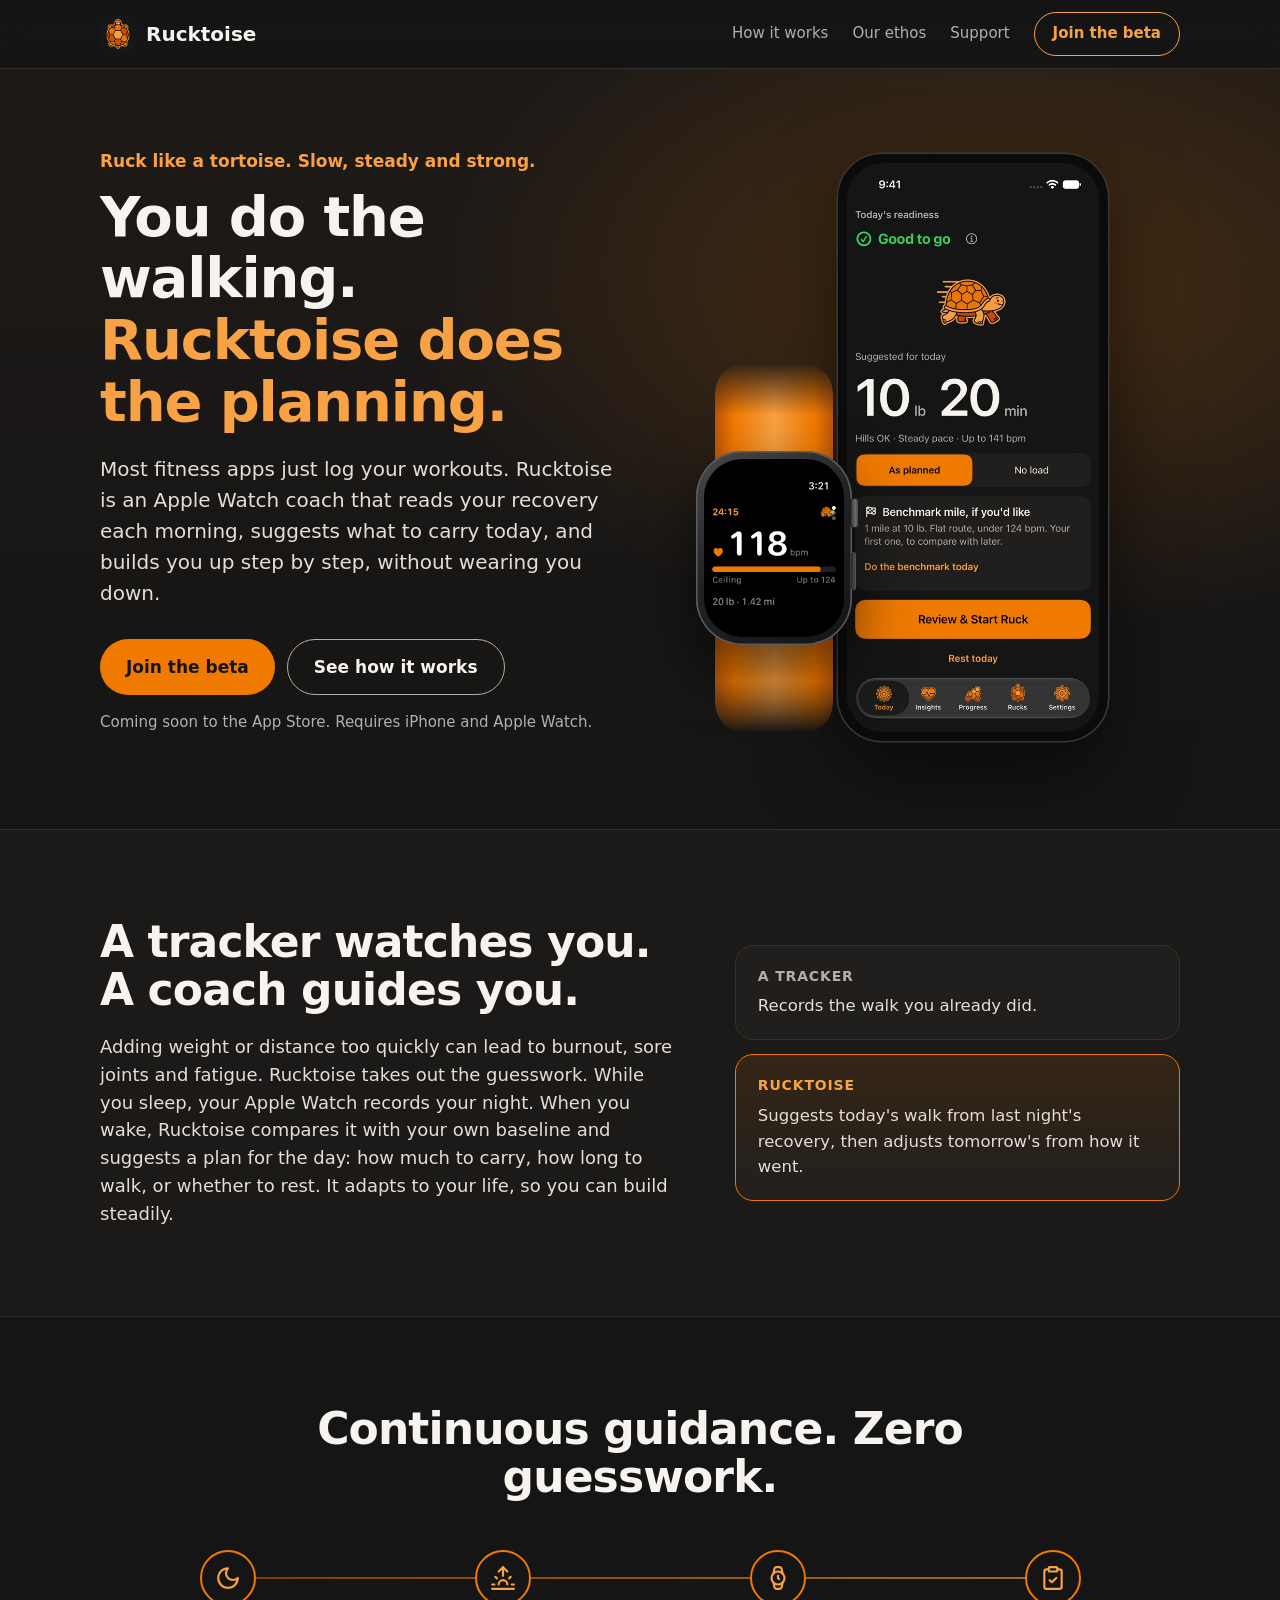
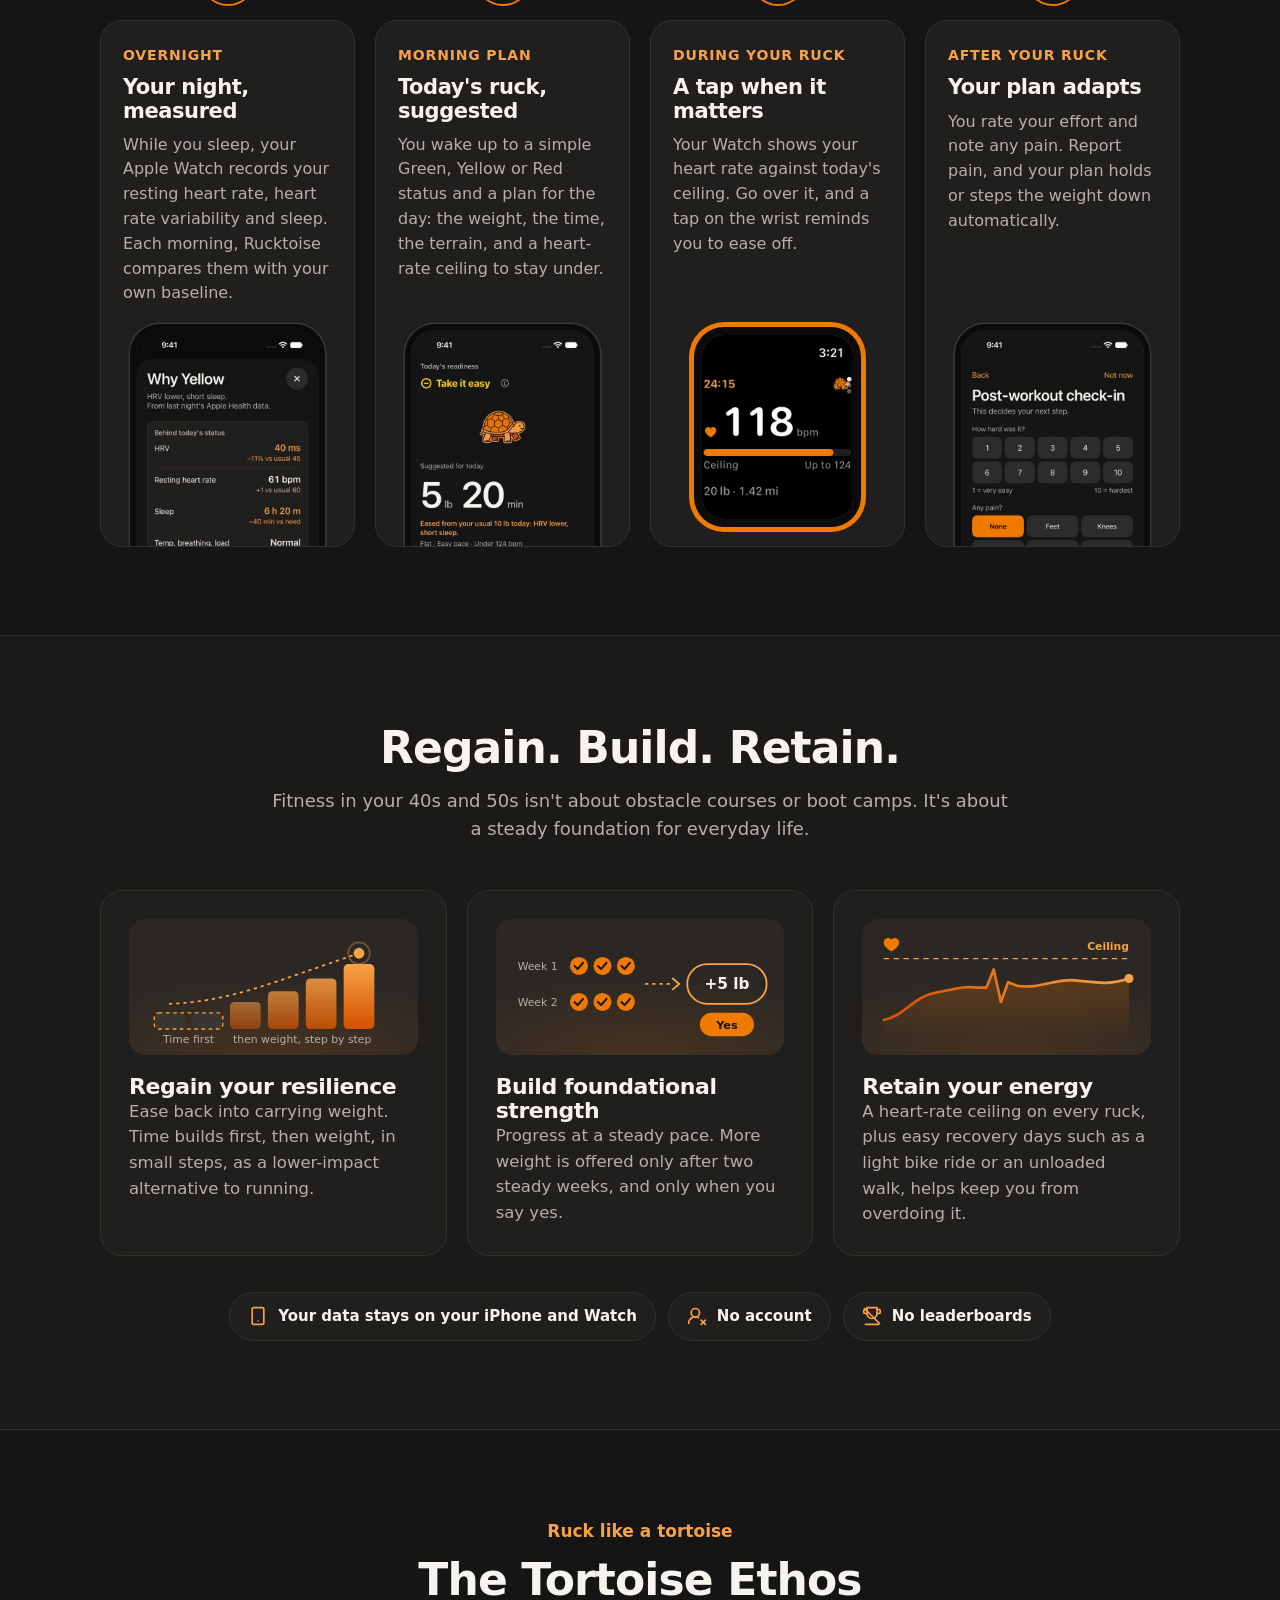
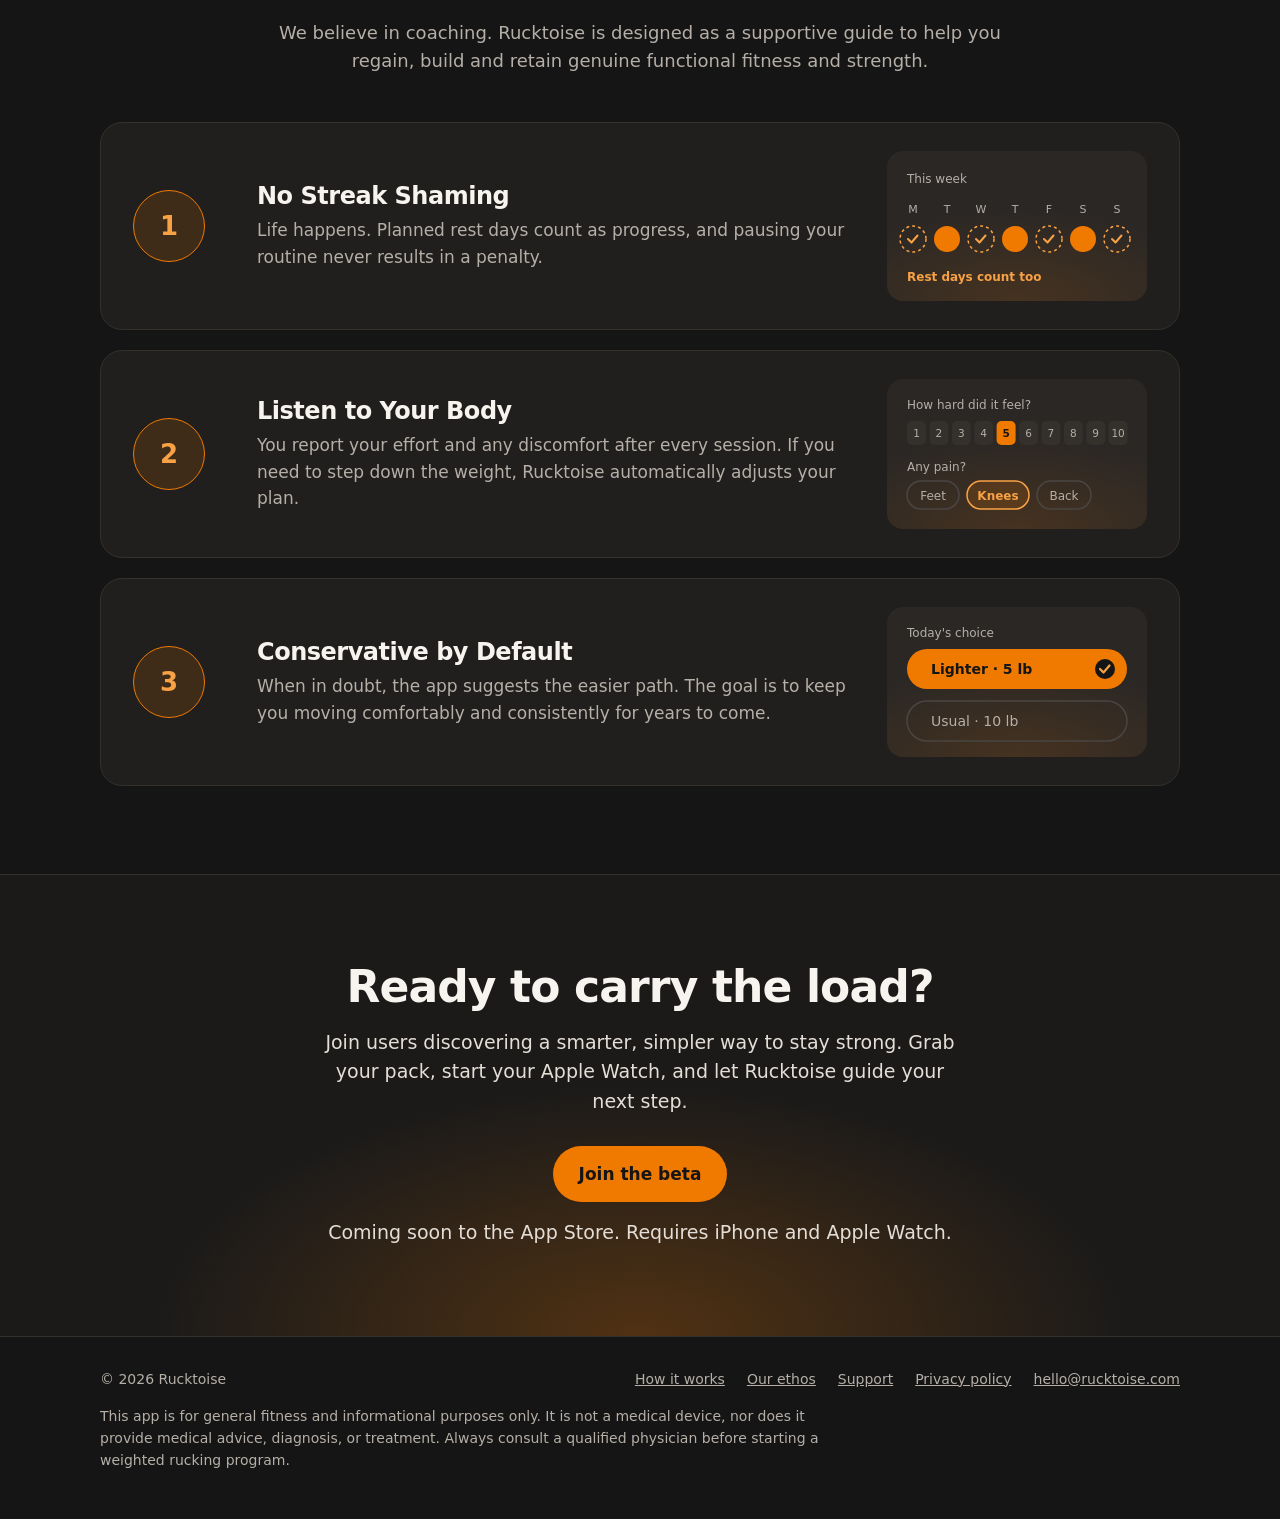
==== index.html @ 92c81086 "Join the beta, Apple Watch requirement, link preview, weighted vest in the title, and drawn Ethos gr" ====
<!doctype html>
<html lang="en">
<head>
<meta charset="utf-8">
<meta name="viewport" content="width=device-width, initial-scale=1">
<title>Rucktoise: Rucking and Weighted Vest Coach for Apple Watch</title>
<meta name="description" content="You do the walking. Rucktoise does the planning. A rucking and weighted vest coach for iPhone and Apple Watch that reads your recovery each morning, suggests what to carry today, and builds you up step by step.">
<link rel="canonical" href="https://rucktoise.com/">
<meta property="og:type" content="website">
<meta property="og:url" content="https://rucktoise.com/">
<meta property="og:site_name" content="Rucktoise">
<meta property="og:title" content="Rucktoise: You do the walking. Rucktoise does the planning.">
<meta property="og:description" content="A rucking and weighted vest coach for iPhone and Apple Watch. It reads your recovery each morning and suggests what to carry today.">
<meta property="og:image" content="https://rucktoise.com/assets/share.png">
<meta property="og:image:width" content="1200">
<meta property="og:image:height" content="630">
<meta property="og:image:alt" content="Rucktoise on iPhone and Apple Watch, with the line: You do the walking. Rucktoise does the planning.">
<meta name="twitter:card" content="summary_large_image">
<link rel="apple-touch-icon" href="assets/icon.png">
<meta name="theme-color" content="#151515">
<link rel="icon" href="assets/icon.png">
<style>
:root{
  --bg:#151515; --bg2:#1B1A19; --card:#211F1D; --card2:#2A2725; --line:#34302C;
  --ink:#F7F3EE; --sub:#B5AFA8; --orange:#F07900; --gold:#F8A145; --deep:#D35100;
  --radius:22px; --max:1120px;
}
*{box-sizing:border-box}
html{scroll-behavior:smooth}
@media (prefers-reduced-motion:reduce){html{scroll-behavior:auto}}
body{margin:0;background:var(--bg);color:var(--ink);font-family:-apple-system,BlinkMacSystemFont,"SF Pro Text","Segoe UI",system-ui,sans-serif;line-height:1.55;-webkit-font-smoothing:antialiased}
img{max-width:100%;height:auto;display:block}
a{color:var(--gold)}
.wrap{max-width:var(--max);margin:0 auto;padding:0 20px}
.eyebrow{color:var(--gold);font-weight:600;font-size:17px;margin:0 0 12px}
h1,h2,h3{letter-spacing:-.02em;line-height:1.1;margin:0}
h2{font-size:clamp(30px,4.4vw,44px)}
.section{padding:88px 0;scroll-margin-top:68px}
.alt{background:var(--bg2);border-top:1px solid var(--line);border-bottom:1px solid var(--line)}
.section-head{text-align:center;max-width:740px;margin:0 auto 48px}
.section-head p{color:var(--sub);font-size:18px;margin:14px 0 0}
.section-head .eyebrow{color:var(--gold);font-size:17px;margin:0 0 12px}

/* Header */
.top{position:sticky;top:0;z-index:10;background:rgba(21,21,21,.86);backdrop-filter:saturate(1.4) blur(14px);-webkit-backdrop-filter:saturate(1.4) blur(14px);border-bottom:1px solid var(--line)}
.top .wrap{display:flex;align-items:center;justify-content:space-between;gap:16px;min-height:68px}
.brand{display:flex;align-items:center;gap:10px;color:var(--ink);text-decoration:none;font-weight:700;font-size:20px}
.brand img{width:36px;height:36px;border-radius:9px}
.top nav{display:flex;align-items:center;gap:24px}
.top nav a{color:var(--sub);text-decoration:none;font-size:15px}
.top nav a:hover{color:var(--ink)}
.pill{display:inline-flex;align-items:center;justify-content:center;min-height:44px;padding:0 18px;border-radius:999px;border:1.5px solid var(--gold);color:var(--gold)!important;font-weight:600;font-size:15px;text-decoration:none;white-space:nowrap}

/* Buttons */
.btn{display:inline-flex;align-items:center;justify-content:center;gap:10px;min-height:56px;padding:0 26px;border-radius:999px;font-weight:700;font-size:17px;text-decoration:none;border:0}
.btn-primary{background:var(--orange);color:#151515}
.btn-ghost{border:1.5px solid var(--sub);color:var(--ink)}
.btn-ghost:hover{border-color:var(--ink)}
.btn-primary:hover{background:#FF8A14}
.note{color:var(--sub);font-size:15px;margin:16px 0 0}
.final .note{margin:16px auto 0}
.btn svg{width:20px;height:20px;flex:none}

/* Hero */
.hero{position:relative;overflow:hidden;background:radial-gradient(900px 520px at 78% 30%,rgba(240,121,0,.22),transparent 65%),linear-gradient(180deg,#1E1A17 0%,var(--bg) 100%)}
.hero .wrap{display:grid;grid-template-columns:1.05fr 1fr;gap:48px;align-items:center;padding-top:72px;padding-bottom:88px}
.hero h1{font-size:clamp(38px,4.6vw,56px);font-weight:800;margin-bottom:22px}
.hero h1 span{color:var(--gold)}
.hero .lead{font-size:clamp(17px,1.6vw,20px);color:#E4DED7;margin:0 0 30px;max-width:33em}
.cta-row{display:flex;flex-wrap:wrap;gap:12px}
.devices{position:relative;isolation:isolate;display:flex;justify-content:center;align-items:flex-end;min-height:600px;padding-left:90px}
.phone{position:relative;width:270px;aspect-ratio:1206/2622;border-radius:44px;background:#0B0B0B;padding:9px;box-shadow:0 0 0 1.5px #3A3633,0 30px 80px rgba(0,0,0,.55)}
.phone img{width:100%;height:100%;object-fit:cover;border-radius:36px}
.watch{position:absolute;z-index:2;left:calc(50% - 232px);bottom:96px;width:156px}
.band{position:absolute;left:50%;transform:translateX(-50%);top:-88px;bottom:-88px;width:118px;border-radius:30px;background:linear-gradient(90deg,#B9550B,#F07900 16%,#F8A145 50%,#F07900 84%,#B9550B);-webkit-mask-image:linear-gradient(180deg,transparent,#000 14%,#000 86%,transparent);mask-image:linear-gradient(180deg,transparent,#000 14%,#000 86%,transparent)}
.case{position:relative;padding:8px;border-radius:46px;background:linear-gradient(145deg,#4A4A4D,#232325 45%,#141415);box-shadow:inset 0 0 0 1.5px #5C5C60,0 28px 60px rgba(0,0,0,.6)}
.watch .face{border-radius:38px;background:#000;padding:12px 7px;overflow:hidden}
.watch img{width:100%;border-radius:24px}
.crown{position:absolute;right:-7px;top:24%;width:9px;height:30px;border-radius:4px;background:linear-gradient(90deg,#2A2A2C,#6A6A6E 60%,#3A3A3C);box-shadow:inset 0 0 0 1px #1A1A1B}
.side-button{position:absolute;right:-4px;top:52%;width:5px;height:38px;border-radius:3px;background:linear-gradient(90deg,#2A2A2C,#55555A)}

/* Tracker vs coach */
.versus .wrap{display:grid;grid-template-columns:1.3fr 1fr;gap:56px;align-items:center}
.versus p{color:#E4DED7;font-size:18px;margin:18px 0 0}
.compare{display:grid;gap:14px}
.compare div{background:var(--card);border:1px solid var(--line);border-radius:18px;padding:20px 22px}
.compare b{display:block;font-size:14px;letter-spacing:.06em;text-transform:uppercase;margin-bottom:6px}
.compare .tracker b{color:var(--sub)}
.compare .coach{border-color:var(--orange);background:linear-gradient(180deg,rgba(240,121,0,.12),var(--card))}
.compare .coach b{color:var(--gold)}
.compare span{color:#E4DED7;font-size:16.5px}

/* Daily cycle */
.cycle{list-style:none;margin:0;padding:0;display:grid;grid-template-columns:repeat(4,1fr);gap:20px;position:relative}
.cycle::before{content:"";position:absolute;top:27px;left:12.5%;right:12.5%;height:2px;background:linear-gradient(90deg,var(--deep),var(--gold));opacity:.6}
.step{display:flex;flex-direction:column;gap:14px}
.step-dot{position:relative;width:56px;height:56px;border-radius:50%;display:grid;place-items:center;background:var(--bg);border:2px solid var(--orange);margin:0 auto}
.step-dot svg{width:26px;height:26px;stroke:var(--gold);fill:none;stroke-width:2;stroke-linecap:round;stroke-linejoin:round}
.step-card{flex:1;background:var(--card);border:1px solid var(--line);border-radius:var(--radius);padding:24px 22px 0;display:flex;flex-direction:column;gap:10px;overflow:hidden}
.step-card .when{color:var(--gold);font-weight:600;font-size:14px;letter-spacing:.06em;text-transform:uppercase}
.step-card h3{font-size:21px}
.step-card p{color:var(--sub);font-size:16px;margin:0}
.step-shot{margin-top:auto;padding-top:14px;height:230px;overflow:hidden}
.step-shot img{width:88%;margin:0 auto;border-radius:24px 24px 0 0;box-shadow:0 0 0 6px #0B0B0B,0 0 0 7.5px #3A3633}
.step-shot.watch-shot{display:flex;align-items:center;justify-content:center;height:230px;padding-bottom:22px}
.step-shot.watch-shot img{width:72%;border-radius:22px;box-shadow:0 0 0 8px #0B0B0B,0 0 0 13px var(--orange)}

/* Regain Retain Build */
.pillars{display:grid;grid-template-columns:repeat(3,1fr);gap:20px}
.pillar{background:var(--card);border:1px solid var(--line);border-radius:var(--radius);padding:28px;display:flex;flex-direction:column;gap:12px}
.art{width:100%;height:auto;display:block;border-radius:16px;background:radial-gradient(120% 90% at 50% 100%,rgba(240,121,0,.14),transparent 70%),var(--card2);margin-bottom:8px}
.art text{font-family:inherit}
.pillar h3{font-size:22px}
.pillar p{color:var(--sub);font-size:16.5px;margin:0}

/* Privacy band */
.privacy{display:flex;flex-wrap:wrap;gap:12px;justify-content:center;margin-top:36px}
.privacy span{display:inline-flex;align-items:center;gap:10px;background:var(--card);border:1px solid var(--line);border-radius:999px;padding:12px 18px;font-weight:600;font-size:15px}
.icon{width:20px;height:20px;flex:none;stroke:var(--gold);fill:none;stroke-width:2;stroke-linecap:round;stroke-linejoin:round}

/* Ethos */
.ethos{display:grid;gap:20px}
.ethos-row{display:grid;grid-template-columns:96px 1fr 260px;gap:28px;align-items:center;background:var(--card);border:1px solid var(--line);border-radius:var(--radius);padding:28px 32px}
.ethos-num{width:72px;height:72px;border-radius:50%;display:grid;place-items:center;background:rgba(240,121,0,.14);border:1.5px solid var(--orange);color:var(--gold);font-weight:800;font-size:26px}
.ethos-row h3{font-size:24px;margin-bottom:8px}
.ethos-row p{margin:0;color:var(--sub);font-size:17px}
.ethos-art{display:flex;justify-content:center}
.ethos-art .art{margin:0}

/* Final CTA + footer */
.final{text-align:center;background:radial-gradient(700px 360px at 50% 100%,rgba(240,121,0,.25),transparent 70%),var(--bg2);border-top:1px solid var(--line)}
.final p{color:#E4DED7;font-size:19px;max-width:34em;margin:16px auto 30px}
footer{border-top:1px solid var(--line);padding:32px 0 48px;color:var(--sub);font-size:14px}
footer .wrap{display:grid;gap:16px}
.foot-links{display:flex;flex-wrap:wrap;gap:8px 22px;align-items:center;justify-content:space-between}
.foot-links nav{display:flex;flex-wrap:wrap;gap:8px 22px}
footer a{color:var(--sub)}
footer a:hover{color:var(--ink)}
.disclaimer{max-width:52em;margin:0}

/* Responsive */
@media (max-width:1000px){
  .cycle{grid-template-columns:repeat(2,1fr)}
  .cycle::before{display:none}
}
@media (max-width:960px){
  .hero .wrap{grid-template-columns:1fr;padding-top:48px;gap:56px}
  .hero-copy{text-align:center}
  .hero .lead{margin-left:auto;margin-right:auto}
  .cta-row{justify-content:center}
  .versus .wrap{grid-template-columns:1fr;gap:32px}
  .pillars{grid-template-columns:1fr}
  .ethos-row{grid-template-columns:72px 1fr}
  .ethos-art{grid-column:1/-1;justify-content:flex-start}
  .ethos-art .art{max-width:360px}
}
@media (max-width:720px){
  .top nav a:not(.pill){display:none}
  .section{padding:64px 0}
  .devices{min-height:480px;padding-left:70px;margin-top:24px}
  .phone{width:220px;border-radius:38px}
  .phone img{border-radius:30px}
  .watch{width:122px;left:calc(50% - 168px);bottom:76px}
  .band{width:92px;top:-68px;bottom:-68px;border-radius:24px}
  .case{padding:6px;border-radius:36px}
  .watch .face{border-radius:30px;padding:9px 5px}
  .watch img{border-radius:18px}
  .crown{right:-6px;width:7px;height:24px}
  .side-button{height:30px}
  .cycle{grid-template-columns:1fr}
  .step-dot{margin:0}
  .step{flex-direction:row;align-items:flex-start}
  .step-dot{flex:none;width:48px;height:48px}
  .step-shot{height:200px}
  .step-shot.watch-shot{height:200px}
  .ethos-row{grid-template-columns:1fr;gap:14px;padding:24px}
  .ethos-num{width:56px;height:56px;font-size:21px}
  .btn{width:100%}
}
@media (max-width:380px){
  .watch{left:calc(50% - 150px);width:110px}
  .band{width:84px}
}
</style>
</head>
<body>

<header class="top">
  <div class="wrap">
    <a class="brand" href="index.html"><img src="assets/icon.png" alt="">Rucktoise</a>
    <nav aria-label="Main">
      <a href="#how">How it works</a>
      <a href="#ethos">Our ethos</a>
      <a href="support.html">Support</a>
      <a class="pill" href="mailto:hello@rucktoise.com?subject=Join%20the%20Rucktoise%20beta&amp;body=Hi%2C%20I%27d%20like%20to%20join%20the%20Rucktoise%20beta.%20I%20have%20an%20iPhone%20and%20an%20Apple%20Watch.">Join the beta</a>
    </nav>
  </div>
</header>

<main>
  <section class="hero" aria-labelledby="hero-title">
    <div class="wrap">
      <div class="hero-copy">
        <p class="eyebrow">Ruck like a tortoise. Slow, steady and strong.</p>
        <h1 id="hero-title">You do the walking. <span>Rucktoise does the planning.</span></h1>
        <p class="lead">Most fitness apps just log your workouts. Rucktoise is an Apple Watch coach that reads your recovery each morning, suggests what to carry today, and builds you up step by step, without wearing you down.</p>
        <div class="cta-row">
          <a class="btn btn-primary" href="mailto:hello@rucktoise.com?subject=Join%20the%20Rucktoise%20beta&amp;body=Hi%2C%20I%27d%20like%20to%20join%20the%20Rucktoise%20beta.%20I%20have%20an%20iPhone%20and%20an%20Apple%20Watch.">Join the beta</a>
          <a class="btn btn-ghost" href="#how">See how it works</a>
        </div>
        <p class="note">Coming soon to the App Store. Requires iPhone and Apple Watch.</p>
      </div>
      <div class="devices" aria-label="Rucktoise on iPhone and Apple Watch">
        <div class="phone"><img src="assets/screen-green.jpg" alt="Rucktoise on iPhone: Good to go, with 10 pounds for 20 minutes suggested for today" width="1100" height="2392"></div>
        <div class="watch"><span class="band" aria-hidden="true"></span><div class="case"><span class="crown" aria-hidden="true"></span><span class="side-button" aria-hidden="true"></span><div class="face"><img src="assets/screen-watch.png" alt="A ruck on Apple Watch: heart rate 118 against a ceiling of 124, carrying 20 pounds" width="396" height="484"></div></div></div>
      </div>
    </div>
  </section>

  <section class="section alt versus" aria-labelledby="versus-title">
    <div class="wrap">
      <div>
        <h2 id="versus-title">A tracker watches you. A coach guides you.</h2>
        <p>Adding weight or distance too quickly can lead to burnout, sore joints and fatigue. Rucktoise takes out the guesswork. While you sleep, your Apple Watch records your night. When you wake, Rucktoise compares it with your own baseline and suggests a plan for the day: how much to carry, how long to walk, or whether to rest. It adapts to your life, so you can build steadily.</p>
      </div>
      <div class="compare">
        <div class="tracker"><b>A tracker</b><span>Records the walk you already did.</span></div>
        <div class="coach"><b>Rucktoise</b><span>Suggests today's walk from last night's recovery, then adjusts tomorrow's from how it went.</span></div>
      </div>
    </div>
  </section>

  <section class="section" id="how" aria-labelledby="how-title">
    <div class="wrap">
      <div class="section-head">
        <h2 id="how-title">Continuous guidance. Zero guesswork.</h2>
      </div>
      <ol class="cycle">
        <li class="step">
          <span class="step-dot" aria-hidden="true"><svg viewBox="0 0 24 24"><path d="M12 3a6 6 0 0 0 9 9 9 9 0 1 1-9-9Z"/></svg></span>
          <div class="step-card">
            <span class="when">Overnight</span>
            <h3>Your night, measured</h3>
            <p>While you sleep, your Apple Watch records your resting heart rate, heart rate variability and sleep. Each morning, Rucktoise compares them with your own baseline.</p>
            <div class="step-shot"><img src="assets/screen-info.jpg" alt="Rucktoise showing last night's heart rate variability, resting heart rate and sleep against the user's usual" loading="lazy"></div>
          </div>
        </li>
        <li class="step">
          <span class="step-dot" aria-hidden="true"><svg viewBox="0 0 24 24"><path d="M12 2v8"/><path d="m4.93 10.93 1.41 1.41"/><path d="M2 18h2"/><path d="M20 18h2"/><path d="m19.07 10.93-1.41 1.41"/><path d="M22 22H2"/><path d="m8 6 4-4 4 4"/><path d="M16 18a4 4 0 0 0-8 0"/></svg></span>
          <div class="step-card">
            <span class="when">Morning plan</span>
            <h3>Today's ruck, suggested</h3>
            <p>You wake up to a simple Green, Yellow or Red status and a plan for the day: the weight, the time, the terrain, and a heart-rate ceiling to stay under.</p>
            <div class="step-shot"><img src="assets/screen-yellow.jpg" alt="A Yellow day in Rucktoise: 5 pounds for 20 minutes, eased from the usual 10 pounds" loading="lazy"></div>
          </div>
        </li>
        <li class="step">
          <span class="step-dot" aria-hidden="true"><svg viewBox="0 0 24 24"><circle cx="12" cy="12" r="6"/><polyline points="12 10 12 12 13 13"/><path d="m16.13 7.66-.81-4.05a2 2 0 0 0-2-1.61h-2.68a2 2 0 0 0-2 1.61l-.78 4.05"/><path d="m7.88 16.36.8 4a2 2 0 0 0 2 1.61h2.72a2 2 0 0 0 2-1.61l.81-4.05"/></svg></span>
          <div class="step-card">
            <span class="when">During your ruck</span>
            <h3>A tap when it matters</h3>
            <p>Your Watch shows your heart rate against today's ceiling. Go over it, and a tap on the wrist reminds you to ease off.</p>
            <div class="step-shot watch-shot"><img src="assets/screen-watch.png" alt="Apple Watch during a ruck: heart rate 118 against a ceiling of 124" loading="lazy"></div>
          </div>
        </li>
        <li class="step">
          <span class="step-dot" aria-hidden="true"><svg viewBox="0 0 24 24"><rect x="8" y="2" width="8" height="4" rx="1"/><path d="M16 4h2a2 2 0 0 1 2 2v14a2 2 0 0 1-2 2H6a2 2 0 0 1-2-2V6a2 2 0 0 1 2-2h2"/><path d="m9 14 2 2 4-4"/></svg></span>
          <div class="step-card">
            <span class="when">After your ruck</span>
            <h3>Your plan adapts</h3>
            <p>You rate your effort and note any pain. Report pain, and your plan holds or steps the weight down automatically.</p>
            <div class="step-shot"><img src="assets/screen-checkin.jpg" alt="The post-workout check-in: effort from 1 to 10, and any pain by body area" loading="lazy"></div>
          </div>
        </li>
      </ol>
    </div>
  </section>

  <section class="section alt" aria-labelledby="pillars-title">
    <div class="wrap">
      <div class="section-head">
        <h2 id="pillars-title">Regain. Build. Retain.</h2>
        <p>Fitness in your 40s and 50s isn't about obstacle courses or boot camps. It's about a steady foundation for everyday life.</p>
      </div>
      <div class="pillars">
        <article class="pillar">
          <svg class="art" viewBox="0 0 320 150" role="img" aria-label="A gentle staircase: time builds first, then weight in small steps">
            <defs><linearGradient id="gStep" x1="0" y1="1" x2="0" y2="0"><stop offset="0" stop-color="#D35100"/><stop offset="1" stop-color="#F8A145"/></linearGradient></defs>
            <g fill="#3A3633">
              <rect x="28" y="104" width="34" height="18" rx="5"/><rect x="70" y="104" width="34" height="18" rx="5"/>
            </g>
            <rect x="28" y="104" width="76" height="18" rx="5" fill="none" stroke="#F8A145" stroke-width="1.5" stroke-dasharray="4 4"/>
            <rect x="112" y="92" width="34" height="30" rx="5" fill="url(#gStep)" opacity=".55"/>
            <rect x="154" y="80" width="34" height="42" rx="5" fill="url(#gStep)" opacity=".7"/>
            <rect x="196" y="66" width="34" height="56" rx="5" fill="url(#gStep)" opacity=".85"/>
            <rect x="238" y="50" width="34" height="72" rx="5" fill="url(#gStep)"/>
            <path d="M45 94 C110 92 160 70 255 38" fill="none" stroke="#F8A145" stroke-width="2" stroke-linecap="round" stroke-dasharray="2 6"/>
            <circle cx="255" cy="38" r="6" fill="#F8A145"/><circle cx="255" cy="38" r="12" fill="none" stroke="#F8A145" stroke-opacity=".35" stroke-width="2"/>
            <text x="66" y="138" text-anchor="middle" fill="#B5AFA8" font-size="12">Time first</text>
            <text x="192" y="138" text-anchor="middle" fill="#B5AFA8" font-size="12">then weight, step by step</text>
          </svg>
          <div><h3>Regain your resilience</h3><p>Ease back into carrying weight. Time builds first, then weight, in small steps, as a lower-impact alternative to running.</p></div>
        </article>
        <article class="pillar">
          <svg class="art" viewBox="0 0 320 150" role="img" aria-label="Two steady weeks, then 5 more pounds is offered, only if you say yes">
            <g font-size="12" fill="#B5AFA8"><text x="24" y="56">Week 1</text><text x="24" y="96">Week 2</text></g>
            <g fill="#F07900">
              <circle cx="92" cy="52" r="10"/><circle cx="118" cy="52" r="10"/><circle cx="144" cy="52" r="10"/>
              <circle cx="92" cy="92" r="10"/><circle cx="118" cy="92" r="10"/><circle cx="144" cy="92" r="10"/>
            </g>
            <g fill="none" stroke="#151515" stroke-width="2.2" stroke-linecap="round" stroke-linejoin="round">
              <path d="M87 52l3.5 3.5 6-7"/><path d="M113 52l3.5 3.5 6-7"/><path d="M139 52l3.5 3.5 6-7"/>
              <path d="M87 92l3.5 3.5 6-7"/><path d="M113 92l3.5 3.5 6-7"/><path d="M139 92l3.5 3.5 6-7"/>
            </g>
            <path d="M166 72h30" stroke="#F8A145" stroke-width="2" stroke-linecap="round" stroke-dasharray="2 6"/>
            <path d="M196 66l7 6-7 6" fill="none" stroke="#F8A145" stroke-width="2" stroke-linecap="round" stroke-linejoin="round"/>
            <rect x="212" y="50" width="88" height="44" rx="22" fill="none" stroke="#F8A145" stroke-width="2"/>
            <text x="256" y="78" text-anchor="middle" fill="#F7F3EE" font-size="17" font-weight="700">+5 lb</text>
            <rect x="226" y="104" width="60" height="26" rx="13" fill="#F07900"/>
            <text x="256" y="121.5" text-anchor="middle" fill="#151515" font-size="12.5" font-weight="700">Yes</text>
          </svg>
          <div><h3>Build foundational strength</h3><p>Progress at a steady pace. More weight is offered only after two steady weeks, and only when you say yes.</p></div>
        </article>
        <article class="pillar">
          <svg class="art" viewBox="0 0 320 150" role="img" aria-label="A heart-rate line that stays under a dashed ceiling">
            <defs>
              <linearGradient id="gLine" x1="0" y1="0" x2="1" y2="0"><stop offset="0" stop-color="#D35100"/><stop offset="1" stop-color="#F8A145"/></linearGradient>
              <linearGradient id="gFill" x1="0" y1="0" x2="0" y2="1"><stop offset="0" stop-color="#F07900" stop-opacity=".28"/><stop offset="1" stop-color="#F07900" stop-opacity="0"/></linearGradient>
            </defs>
            <line x1="24" y1="44" x2="296" y2="44" stroke="#F8A145" stroke-width="1.5" stroke-dasharray="6 5"/>
            <text x="296" y="34" text-anchor="end" fill="#F8A145" font-size="12" font-weight="600">Ceiling</text>
            <path d="M24 26c0-3 2.4-5 5-5 1.8 0 3 1 3.6 2 .6-1 1.8-2 3.6-2 2.6 0 5 2 5 5 0 5.5-8.6 10-8.6 10S24 31.5 24 26Z" fill="#F07900"/>
            <path d="M24 112 C46 108 58 86 80 82 S112 74 128 76 L138 76 L146 56 L154 92 L162 70 L172 74 C196 78 214 66 236 68 S272 74 296 66 L296 132 L24 132 Z" fill="url(#gFill)"/>
            <path d="M24 112 C46 108 58 86 80 82 S112 74 128 76 L138 76 L146 56 L154 92 L162 70 L172 74 C196 78 214 66 236 68 S272 74 296 66" fill="none" stroke="url(#gLine)" stroke-width="3" stroke-linecap="round" stroke-linejoin="round"/>
            <circle cx="296" cy="66" r="5" fill="#F8A145"/>
          </svg>
          <div><h3>Retain your energy</h3><p>A heart-rate ceiling on every ruck, plus easy recovery days such as a light bike ride or an unloaded walk, helps keep you from overdoing it.</p></div>
        </article>
      </div>
      <div class="privacy" aria-label="Private by default">
        <span><svg class="icon" viewBox="0 0 24 24" aria-hidden="true"><rect x="5" y="2" width="14" height="20" rx="2"/><path d="M12 18h.01"/></svg>Your data stays on your iPhone and Watch</span>
        <span><svg class="icon" viewBox="0 0 24 24" aria-hidden="true"><path d="M2 21a8 8 0 0 1 11.87-7"/><circle cx="10" cy="8" r="5"/><path d="m17 17 5 5"/><path d="m22 17-5 5"/></svg>No account</span>
        <span><svg class="icon" viewBox="0 0 24 24" aria-hidden="true"><path d="M6 9H4.5a2.5 2.5 0 0 1 0-5H6"/><path d="M18 9h1.5a2.5 2.5 0 0 0 0-5H18"/><path d="M4 22h16"/><path d="M18 2H6v7a6 6 0 0 0 12 0V2Z"/><path d="m3 3 18 18"/></svg>No leaderboards</span>
      </div>
    </div>
  </section>

  <section class="section" id="ethos" aria-labelledby="ethos-title">
    <div class="wrap">
      <div class="section-head">
        <p class="eyebrow">Ruck like a tortoise</p>
        <h2 id="ethos-title">The Tortoise Ethos</h2>
        <p>We believe in coaching. Rucktoise is designed as a supportive guide to help you regain, build and retain genuine functional fitness and strength.</p>
      </div>
      <div class="ethos">
        <article class="ethos-row">
          <div class="ethos-num" aria-hidden="true">1</div>
          <div><h3>No Streak Shaming</h3><p>Life happens. Planned rest days count as progress, and pausing your routine never results in a penalty.</p></div>
          <div class="ethos-art"><svg class="art" viewBox="0 0 260 150" role="img" aria-label="A week where rest days count as progress, with no streak"><text x="20" y="32" fill="#B5AFA8" font-size="12">This week</text><text x="26" y="62" text-anchor="middle" fill="#B5AFA8" font-size="11">M</text><circle cx="26" cy="88" r="13" fill="none" stroke="#F8A145" stroke-width="1.5" stroke-dasharray="3 3"/><path d="M21 88l3.5 3.5 6-7" fill="none" stroke="#F8A145" stroke-width="2" stroke-linecap="round" stroke-linejoin="round"/><text x="60" y="62" text-anchor="middle" fill="#B5AFA8" font-size="11">T</text><circle cx="60" cy="88" r="13" fill="#F07900"/><text x="94" y="62" text-anchor="middle" fill="#B5AFA8" font-size="11">W</text><circle cx="94" cy="88" r="13" fill="none" stroke="#F8A145" stroke-width="1.5" stroke-dasharray="3 3"/><path d="M89 88l3.5 3.5 6-7" fill="none" stroke="#F8A145" stroke-width="2" stroke-linecap="round" stroke-linejoin="round"/><text x="128" y="62" text-anchor="middle" fill="#B5AFA8" font-size="11">T</text><circle cx="128" cy="88" r="13" fill="#F07900"/><text x="162" y="62" text-anchor="middle" fill="#B5AFA8" font-size="11">F</text><circle cx="162" cy="88" r="13" fill="none" stroke="#F8A145" stroke-width="1.5" stroke-dasharray="3 3"/><path d="M157 88l3.5 3.5 6-7" fill="none" stroke="#F8A145" stroke-width="2" stroke-linecap="round" stroke-linejoin="round"/><text x="196" y="62" text-anchor="middle" fill="#B5AFA8" font-size="11">S</text><circle cx="196" cy="88" r="13" fill="#F07900"/><text x="230" y="62" text-anchor="middle" fill="#B5AFA8" font-size="11">S</text><circle cx="230" cy="88" r="13" fill="none" stroke="#F8A145" stroke-width="1.5" stroke-dasharray="3 3"/><path d="M225 88l3.5 3.5 6-7" fill="none" stroke="#F8A145" stroke-width="2" stroke-linecap="round" stroke-linejoin="round"/><text x="20" y="130" fill="#F8A145" font-size="12" font-weight="600">Rest days count too</text></svg></div>
        </article>
        <article class="ethos-row">
          <div class="ethos-num" aria-hidden="true">2</div>
          <div><h3>Listen to Your Body</h3><p>You report your effort and any discomfort after every session. If you need to step down the weight, Rucktoise automatically adjusts your plan.</p></div>
          <div class="ethos-art"><svg class="art" viewBox="0 0 260 150" role="img" aria-label="The check-in after a ruck: effort from 1 to 10, and any pain by body area"><text x="20" y="30" fill="#B5AFA8" font-size="12">How hard did it feel?</text><rect x="20.0" y="42" width="19" height="24" rx="5" fill="#34302C"/><text x="29.5" y="58" text-anchor="middle" fill="#B5AFA8" font-size="10.5" font-weight="400">1</text><rect x="42.4" y="42" width="19" height="24" rx="5" fill="#34302C"/><text x="51.9" y="58" text-anchor="middle" fill="#B5AFA8" font-size="10.5" font-weight="400">2</text><rect x="64.8" y="42" width="19" height="24" rx="5" fill="#34302C"/><text x="74.3" y="58" text-anchor="middle" fill="#B5AFA8" font-size="10.5" font-weight="400">3</text><rect x="87.2" y="42" width="19" height="24" rx="5" fill="#34302C"/><text x="96.7" y="58" text-anchor="middle" fill="#B5AFA8" font-size="10.5" font-weight="400">4</text><rect x="109.6" y="42" width="19" height="24" rx="5" fill="#F07900"/><text x="119.1" y="58" text-anchor="middle" fill="#151515" font-size="10.5" font-weight="700">5</text><rect x="132.0" y="42" width="19" height="24" rx="5" fill="#34302C"/><text x="141.5" y="58" text-anchor="middle" fill="#B5AFA8" font-size="10.5" font-weight="400">6</text><rect x="154.4" y="42" width="19" height="24" rx="5" fill="#34302C"/><text x="163.9" y="58" text-anchor="middle" fill="#B5AFA8" font-size="10.5" font-weight="400">7</text><rect x="176.8" y="42" width="19" height="24" rx="5" fill="#34302C"/><text x="186.3" y="58" text-anchor="middle" fill="#B5AFA8" font-size="10.5" font-weight="400">8</text><rect x="199.2" y="42" width="19" height="24" rx="5" fill="#34302C"/><text x="208.7" y="58" text-anchor="middle" fill="#B5AFA8" font-size="10.5" font-weight="400">9</text><rect x="221.6" y="42" width="19" height="24" rx="5" fill="#34302C"/><text x="231.1" y="58" text-anchor="middle" fill="#B5AFA8" font-size="10.5" font-weight="400">10</text><text x="20" y="92" fill="#B5AFA8" font-size="12">Any pain?</text><rect x="20" y="102" width="52" height="28" rx="14" fill="none" stroke="#4A4542" stroke-width="1.5"/><text x="46.0" y="120.5" text-anchor="middle" fill="#B5AFA8" font-size="12" font-weight="400">Feet</text><rect x="80" y="102" width="62" height="28" rx="14" fill="rgba(240,121,0,.15)" stroke="#F8A145" stroke-width="1.5"/><text x="111.0" y="120.5" text-anchor="middle" fill="#F8A145" font-size="12" font-weight="600">Knees</text><rect x="150" y="102" width="54" height="28" rx="14" fill="none" stroke="#4A4542" stroke-width="1.5"/><text x="177.0" y="120.5" text-anchor="middle" fill="#B5AFA8" font-size="12" font-weight="400">Back</text></svg></div>
        </article>
        <article class="ethos-row">
          <div class="ethos-num" aria-hidden="true">3</div>
          <div><h3>Conservative by Default</h3><p>When in doubt, the app suggests the easier path. The goal is to keep you moving comfortably and consistently for years to come.</p></div>
          <div class="ethos-art"><svg class="art" viewBox="0 0 260 150" role="img" aria-label="On an easier day, the lighter choice is selected over the usual weight">
<text x="20" y="30" fill="#B5AFA8" font-size="12">Today's choice</text>
<rect x="20" y="42" width="220" height="40" rx="20" fill="#F07900"/>
<text x="44" y="67" fill="#151515" font-size="14" font-weight="700">Lighter · 5 lb</text>
<circle cx="218" cy="62" r="10" fill="#151515"/><path d="M213 62l3.5 3.5 6-7" fill="none" stroke="#F8A145" stroke-width="2.2" stroke-linecap="round" stroke-linejoin="round"/>
<rect x="20" y="94" width="220" height="40" rx="20" fill="none" stroke="#4A4542" stroke-width="1.5"/>
<text x="44" y="119" fill="#B5AFA8" font-size="14">Usual · 10 lb</text>
</svg></div>
        </article>
      </div>
    </div>
  </section>

  <section class="section final" id="get" aria-labelledby="final-title">
    <div class="wrap">
      <h2 id="final-title">Ready to carry the load?</h2>
      <p>Join users discovering a smarter, simpler way to stay strong. Grab your pack, start your Apple Watch, and let Rucktoise guide your next step.</p>
      <a class="btn btn-primary" href="mailto:hello@rucktoise.com?subject=Join%20the%20Rucktoise%20beta&amp;body=Hi%2C%20I%27d%20like%20to%20join%20the%20Rucktoise%20beta.%20I%20have%20an%20iPhone%20and%20an%20Apple%20Watch.">Join the beta</a>
      <p class="note">Coming soon to the App Store. Requires iPhone and Apple Watch.</p>
    </div>
  </section>
</main>

<footer>
  <div class="wrap">
    <div class="foot-links">
      <span>&copy; 2026 Rucktoise</span>
      <nav aria-label="Footer">
        <a href="#how">How it works</a>
        <a href="#ethos">Our ethos</a>
        <a href="support.html">Support</a>
        <a href="privacy.html">Privacy policy</a>
        <a href="mailto:hello@rucktoise.com">hello@rucktoise.com</a>
      </nav>
    </div>
    <p class="disclaimer">This app is for general fitness and informational purposes only. It is not a medical device, nor does it provide medical advice, diagnosis, or treatment. Always consult a qualified physician before starting a weighted rucking program.</p>
  </div>
</footer>

</body>
</html>
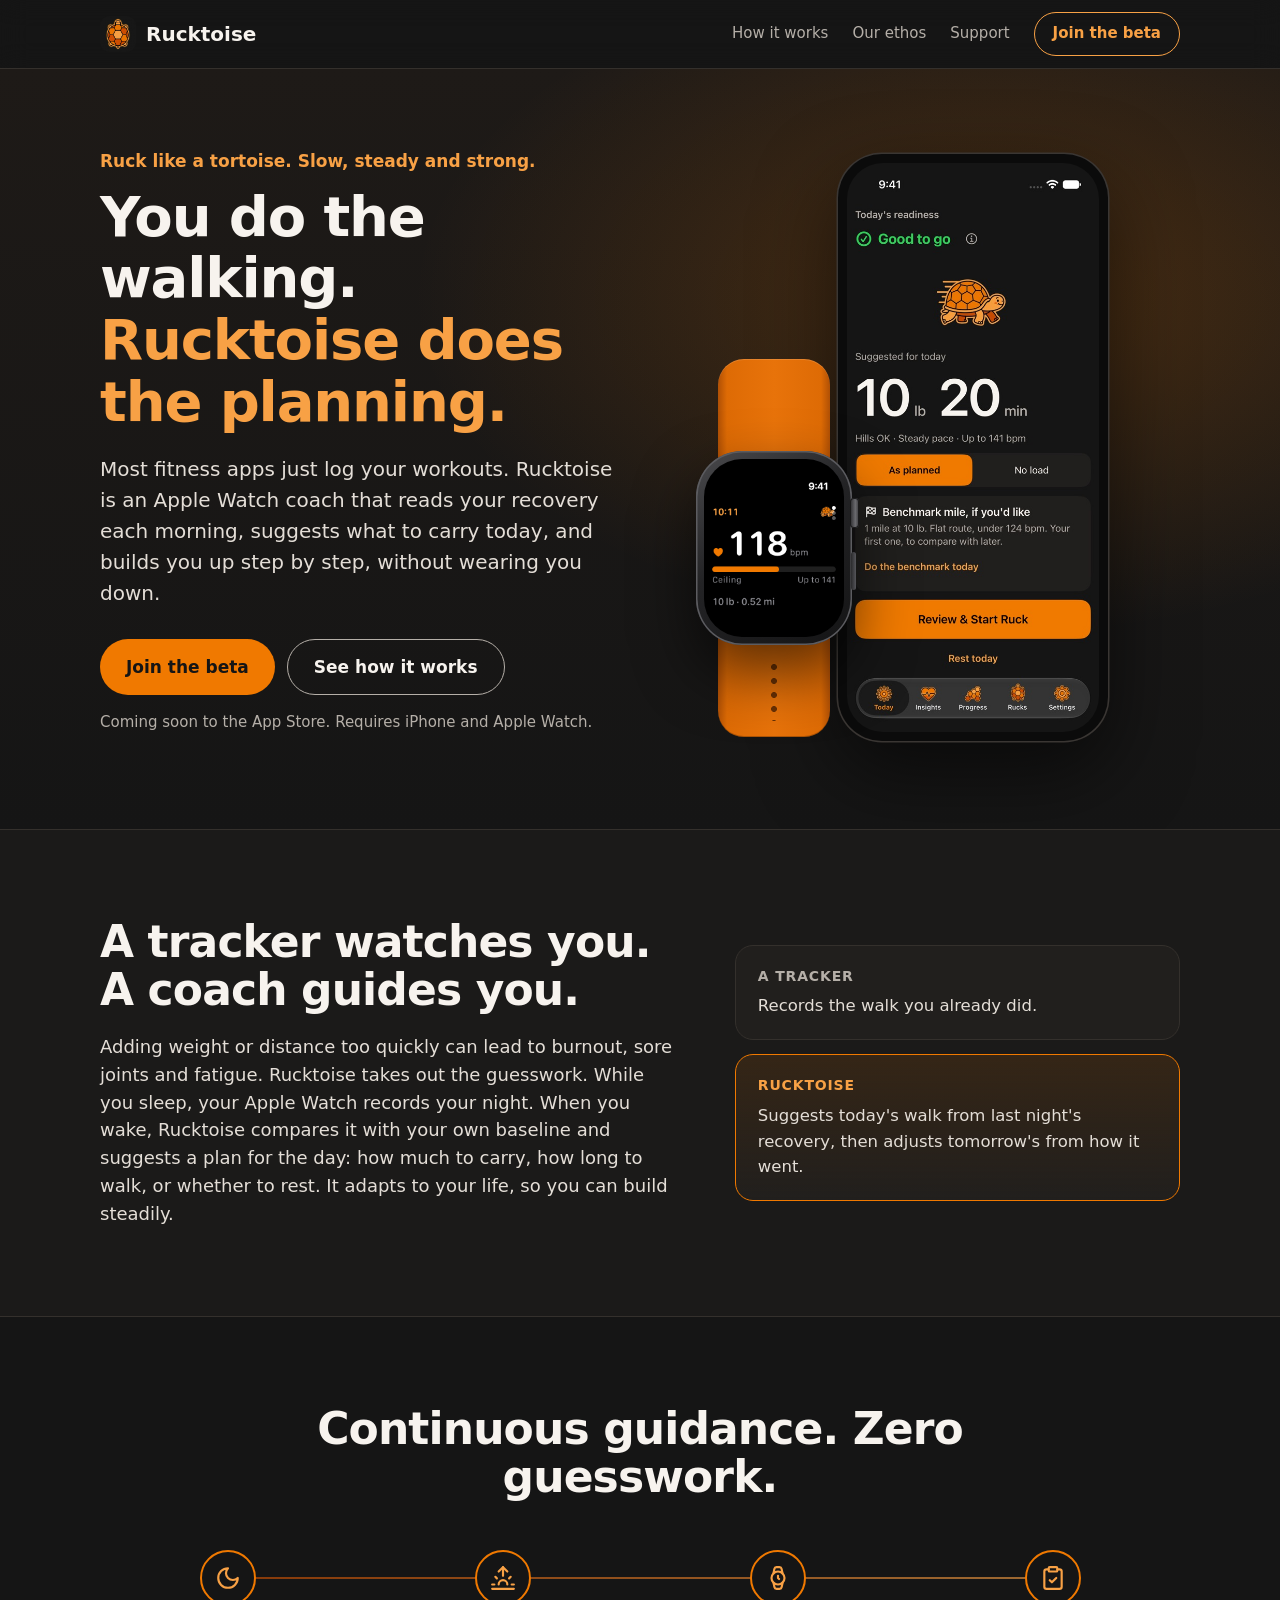
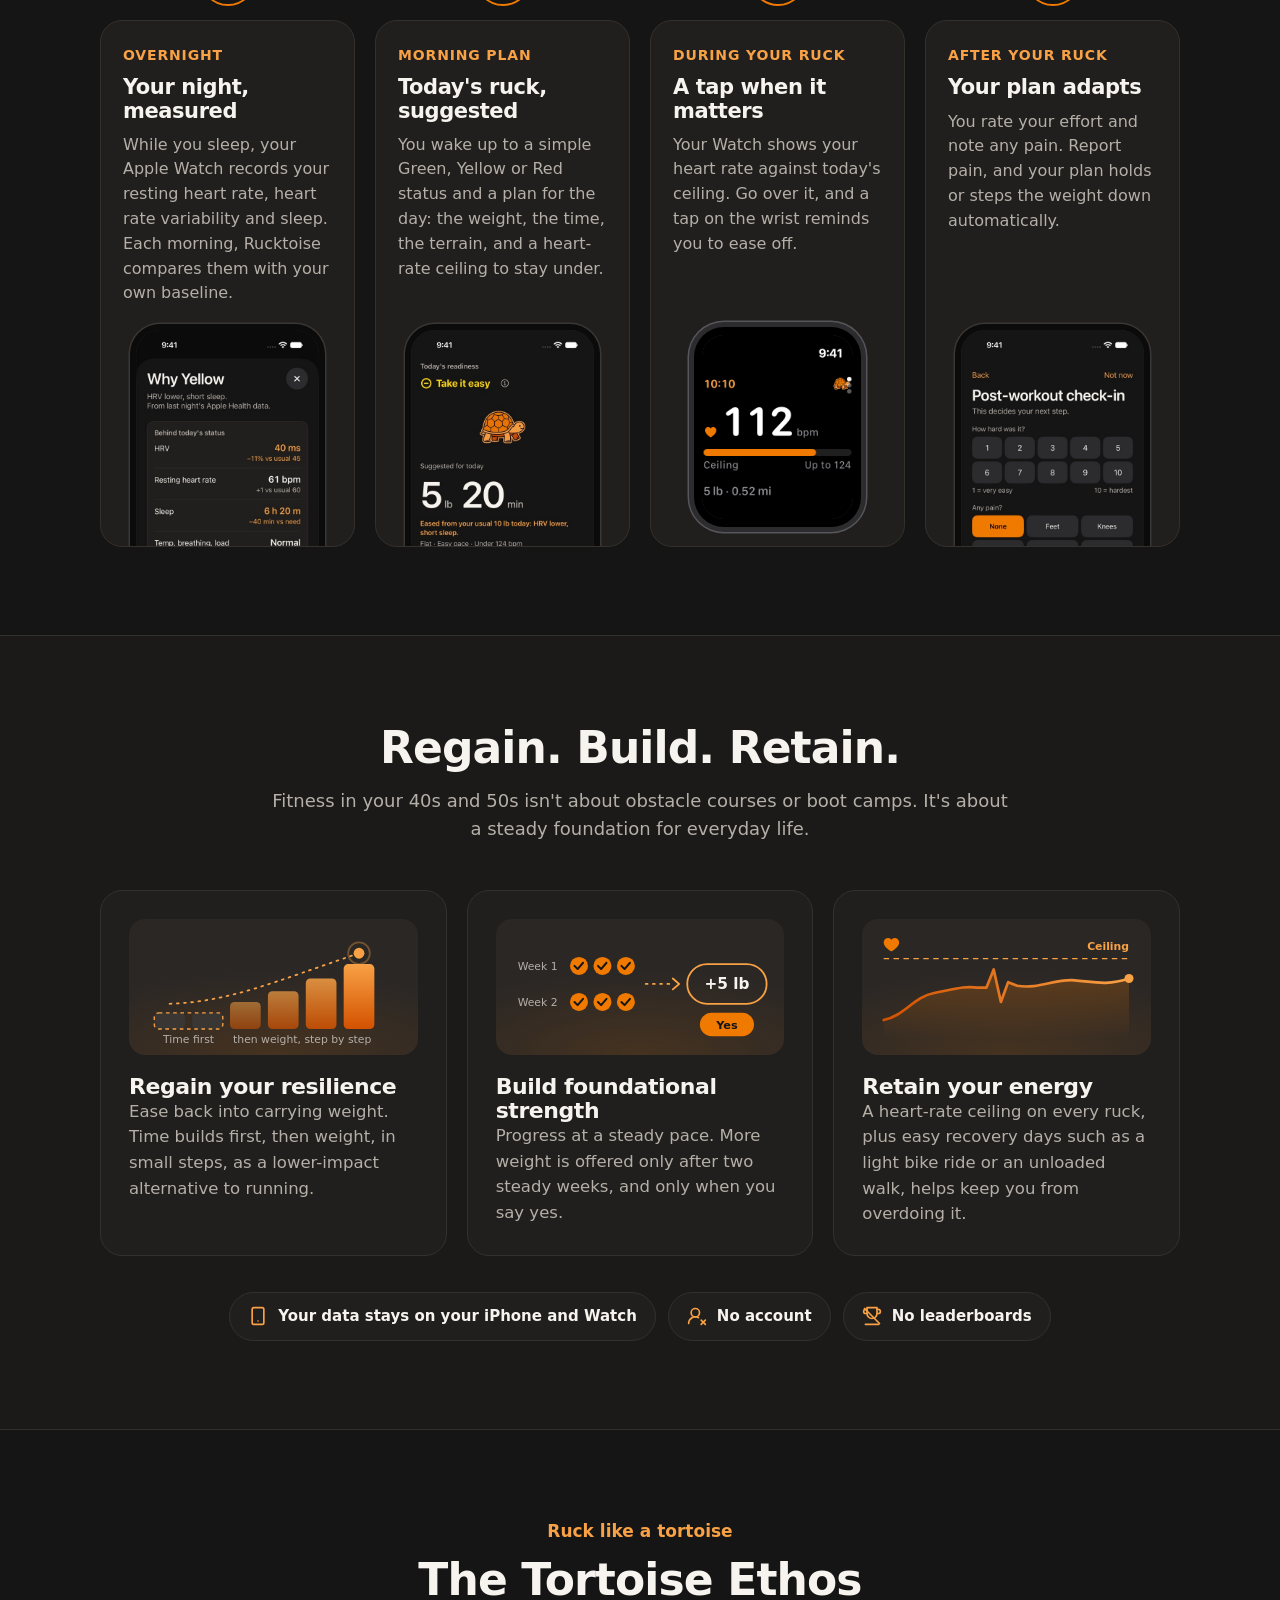
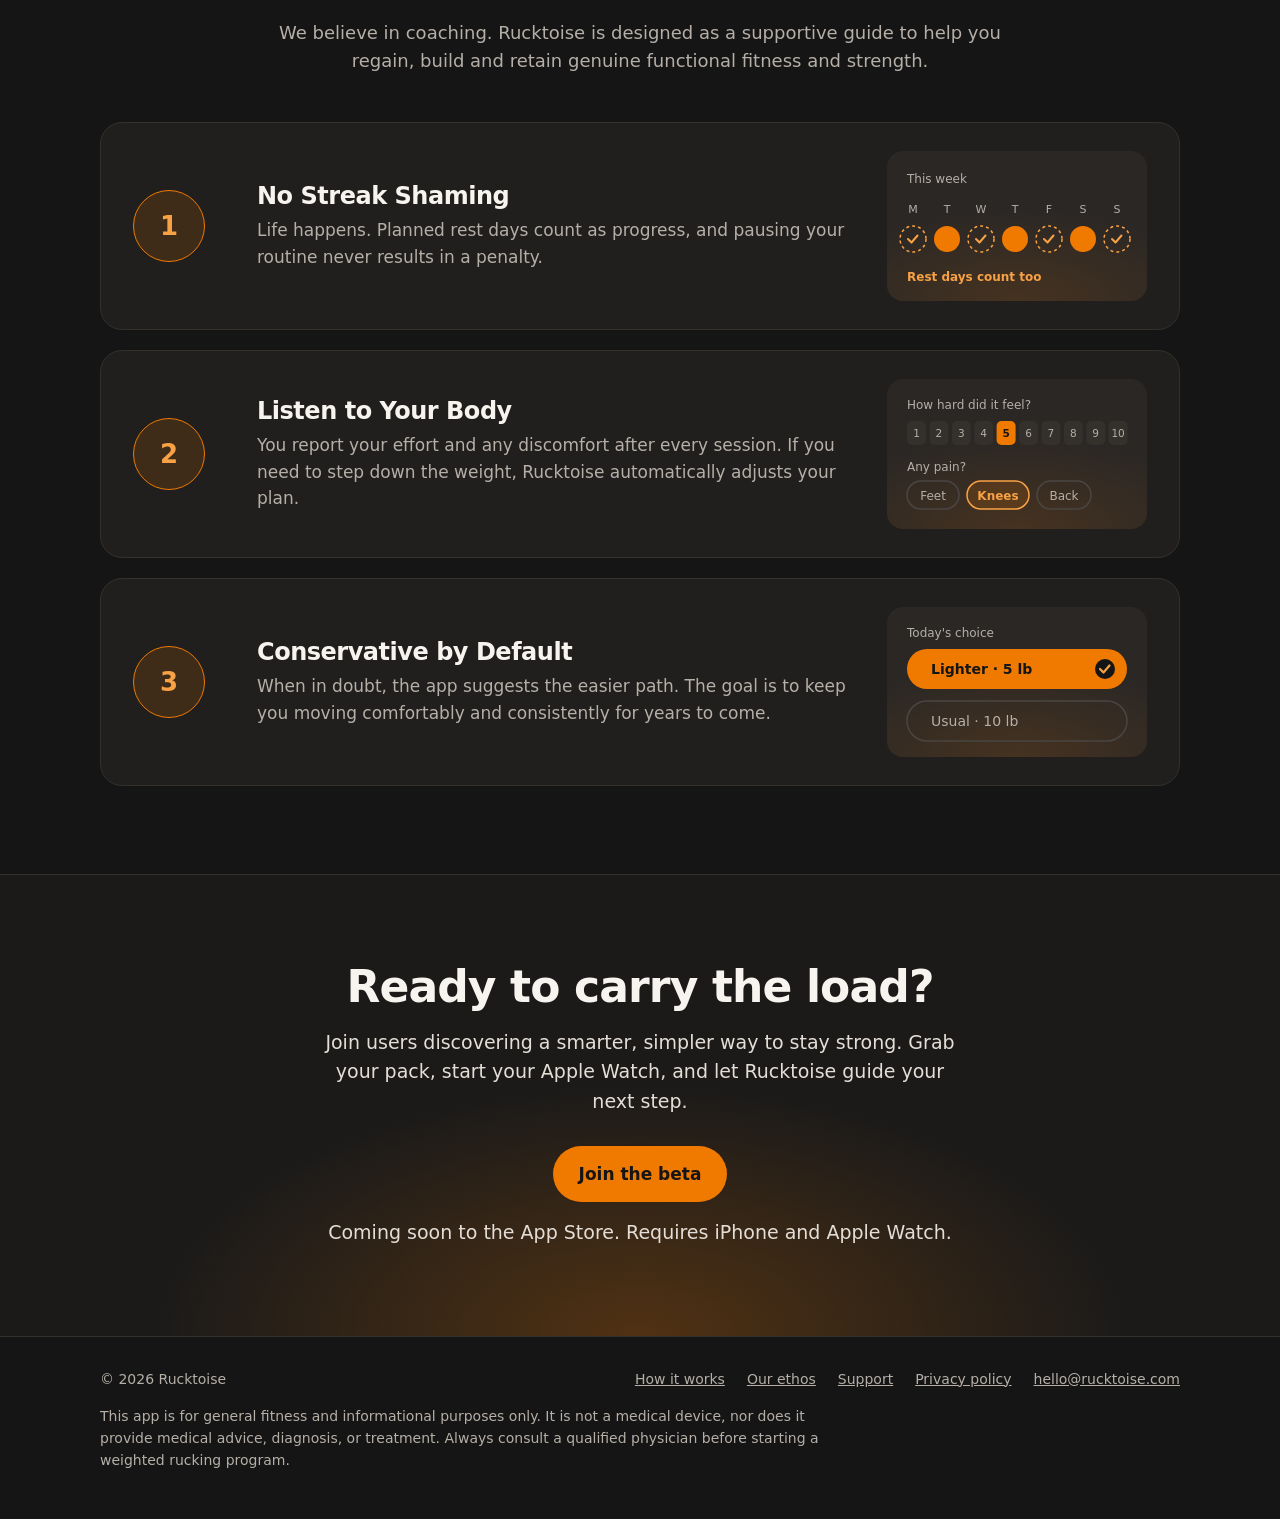
==== commit 303032ce: "Sport band strap, and Watch screenshots that match the iPhone's ruck Co-Authored-By: Claude Opus 5.5" ====
--- a/index.html
+++ b/index.html
@@ -72,7 +72,8 @@
 .phone{position:relative;width:270px;aspect-ratio:1206/2622;border-radius:44px;background:#0B0B0B;padding:9px;box-shadow:0 0 0 1.5px #3A3633,0 30px 80px rgba(0,0,0,.55)}
 .phone img{width:100%;height:100%;object-fit:cover;border-radius:36px}
 .watch{position:absolute;z-index:2;left:calc(50% - 232px);bottom:96px;width:156px}
-.band{position:absolute;left:50%;transform:translateX(-50%);top:-88px;bottom:-88px;width:118px;border-radius:30px;background:linear-gradient(90deg,#B9550B,#F07900 16%,#F8A145 50%,#F07900 84%,#B9550B);-webkit-mask-image:linear-gradient(180deg,transparent,#000 14%,#000 86%,transparent);mask-image:linear-gradient(180deg,transparent,#000 14%,#000 86%,transparent)}
+.band{position:absolute;left:50%;transform:translateX(-50%);top:-92px;bottom:-92px;width:112px;border-radius:26px;background:linear-gradient(90deg,#B05005 0,#DE6B05 8%,#E8730A 50%,#DE6B05 92%,#B05005 100%);box-shadow:inset 0 1px 0 rgba(255,255,255,.14),inset 0 -1px 0 rgba(0,0,0,.25)}
+.band::after{content:"";position:absolute;left:50%;transform:translateX(-50%);bottom:16px;width:8px;height:58px;background:radial-gradient(circle at 4px 4px,#6A3104 2.6px,transparent 3.3px) 0 0/8px 14px repeat-y}
 .case{position:relative;padding:8px;border-radius:46px;background:linear-gradient(145deg,#4A4A4D,#232325 45%,#141415);box-shadow:inset 0 0 0 1.5px #5C5C60,0 28px 60px rgba(0,0,0,.6)}
 .watch .face{border-radius:38px;background:#000;padding:12px 7px;overflow:hidden}
 .watch img{width:100%;border-radius:24px}
@@ -103,7 +104,7 @@
 .step-shot{margin-top:auto;padding-top:14px;height:230px;overflow:hidden}
 .step-shot img{width:88%;margin:0 auto;border-radius:24px 24px 0 0;box-shadow:0 0 0 6px #0B0B0B,0 0 0 7.5px #3A3633}
 .step-shot.watch-shot{display:flex;align-items:center;justify-content:center;height:230px;padding-bottom:22px}
-.step-shot.watch-shot img{width:72%;border-radius:22px;box-shadow:0 0 0 8px #0B0B0B,0 0 0 13px var(--orange)}
+.step-shot.watch-shot img{width:72%;border-radius:22px;box-shadow:0 0 0 8px #000,0 0 0 13px #2C2C2E,0 0 0 14.5px #55555A}
 
 /* Regain Retain Build */
 .pillars{display:grid;grid-template-columns:repeat(3,1fr);gap:20px}
@@ -161,7 +162,8 @@
   .phone{width:220px;border-radius:38px}
   .phone img{border-radius:30px}
   .watch{width:122px;left:calc(50% - 168px);bottom:76px}
-  .band{width:92px;top:-68px;bottom:-68px;border-radius:24px}
+  .band{width:90px;top:-70px;bottom:-70px;border-radius:22px}
+  .band::after{bottom:12px;height:44px}
   .case{padding:6px;border-radius:36px}
   .watch .face{border-radius:30px;padding:9px 5px}
   .watch img{border-radius:18px}
@@ -179,7 +181,7 @@
 }
 @media (max-width:380px){
   .watch{left:calc(50% - 150px);width:110px}
-  .band{width:84px}
+  .band{width:82px}
 }
 </style>
 </head>
@@ -212,7 +214,7 @@
       </div>
       <div class="devices" aria-label="Rucktoise on iPhone and Apple Watch">
         <div class="phone"><img src="assets/screen-green.jpg" alt="Rucktoise on iPhone: Good to go, with 10 pounds for 20 minutes suggested for today" width="1100" height="2392"></div>
-        <div class="watch"><span class="band" aria-hidden="true"></span><div class="case"><span class="crown" aria-hidden="true"></span><span class="side-button" aria-hidden="true"></span><div class="face"><img src="assets/screen-watch.png" alt="A ruck on Apple Watch: heart rate 118 against a ceiling of 124, carrying 20 pounds" width="396" height="484"></div></div></div>
+        <div class="watch"><span class="band" aria-hidden="true"></span><div class="case"><span class="crown" aria-hidden="true"></span><span class="side-button" aria-hidden="true"></span><div class="face"><img src="assets/screen-watch-10lb.png" alt="A ruck on Apple Watch: heart rate 118 against a ceiling of 141, carrying 10 pounds, ten minutes in" width="396" height="484"></div></div></div>
       </div>
     </div>
   </section>
@@ -260,7 +262,7 @@
             <span class="when">During your ruck</span>
             <h3>A tap when it matters</h3>
             <p>Your Watch shows your heart rate against today's ceiling. Go over it, and a tap on the wrist reminds you to ease off.</p>
-            <div class="step-shot watch-shot"><img src="assets/screen-watch.png" alt="Apple Watch during a ruck: heart rate 118 against a ceiling of 124" loading="lazy"></div>
+            <div class="step-shot watch-shot"><img src="assets/screen-watch-5lb.png" alt="Apple Watch during the same eased ruck: 5 pounds, heart rate 112 against a ceiling of 124" loading="lazy"></div>
           </div>
         </li>
         <li class="step">
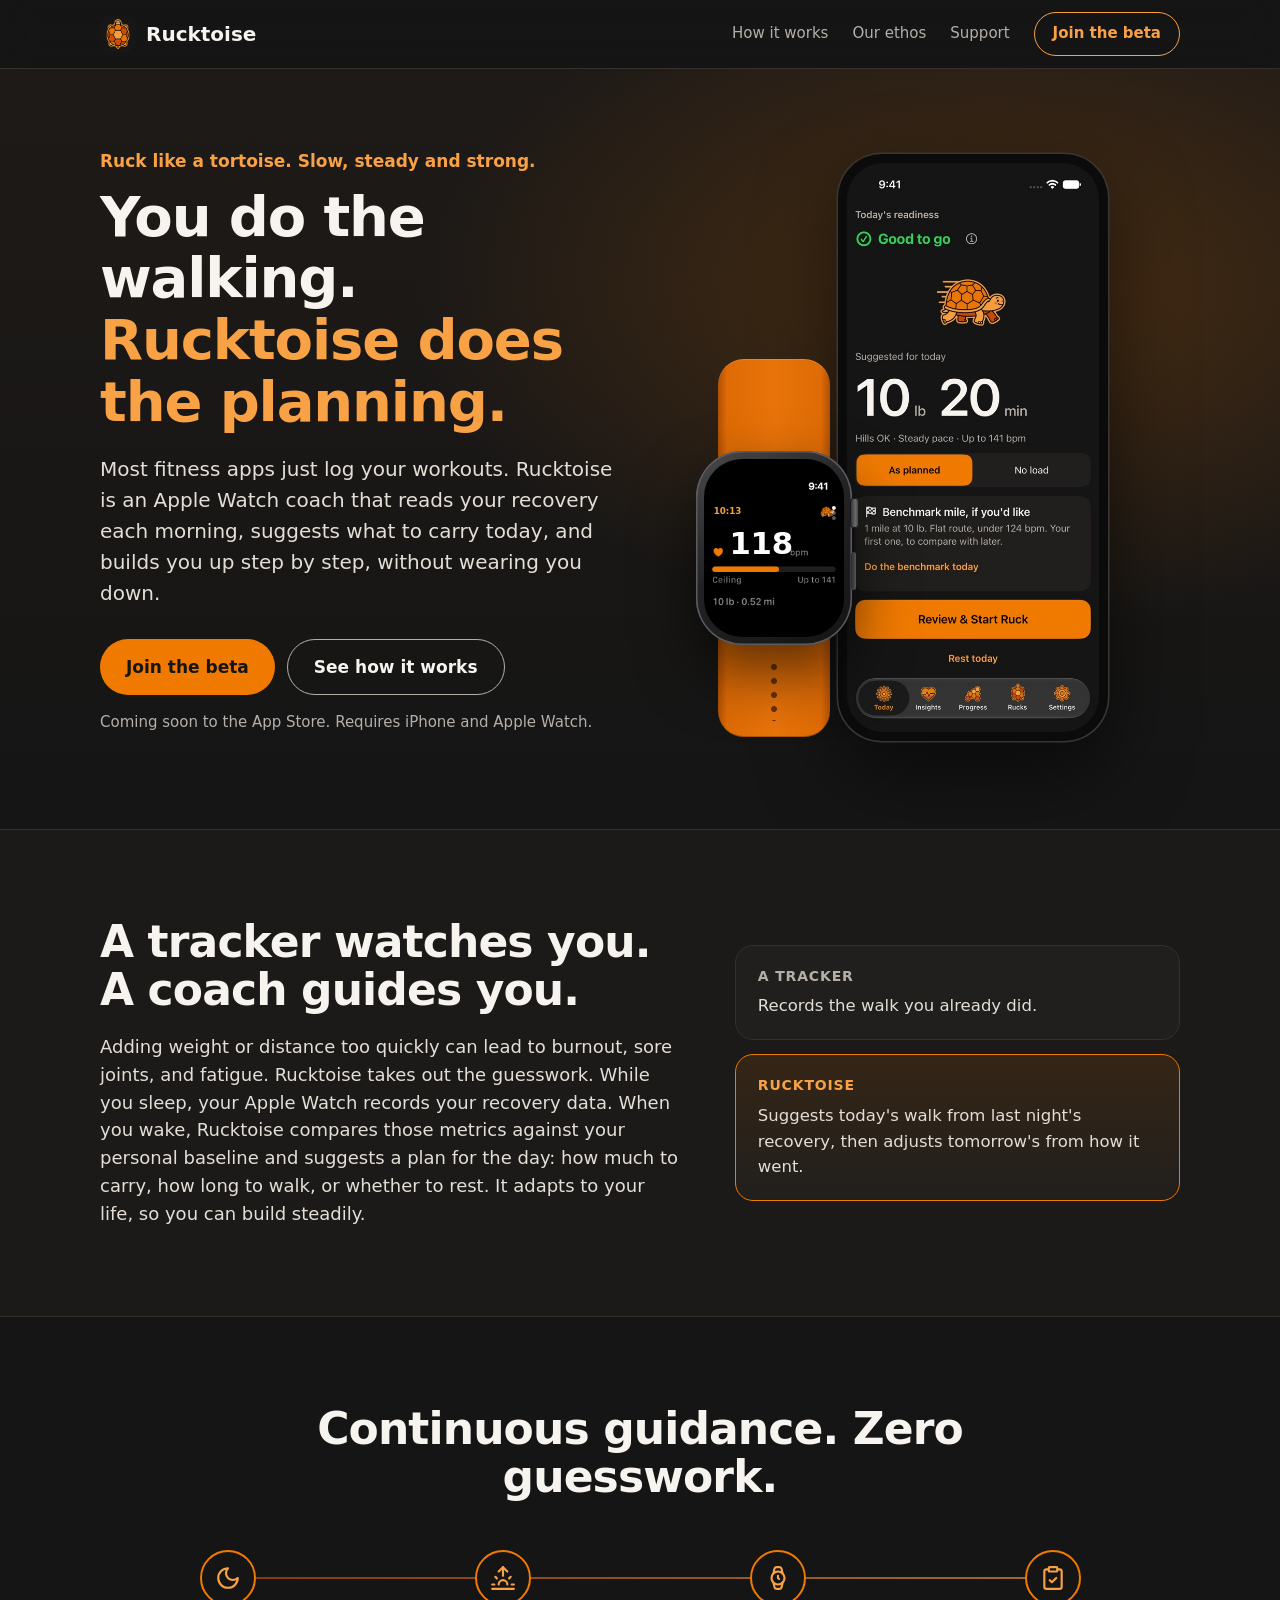
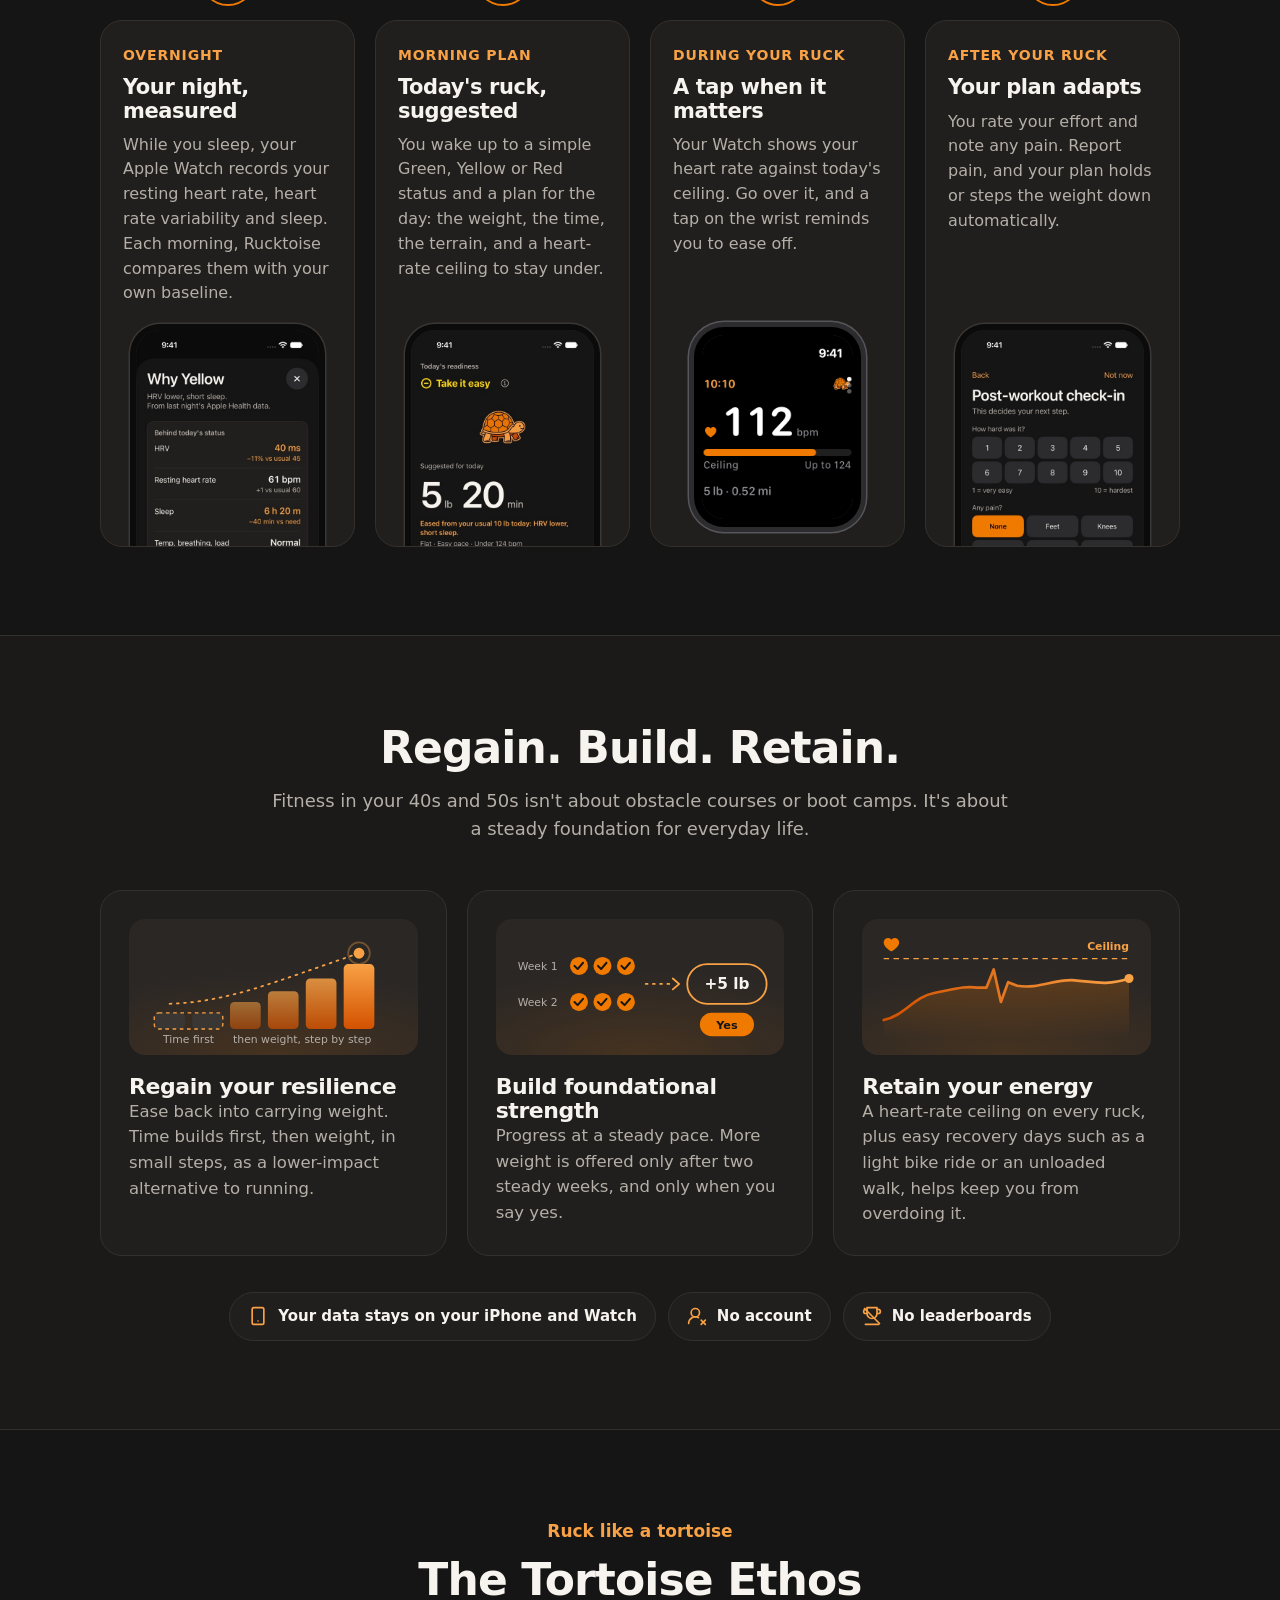
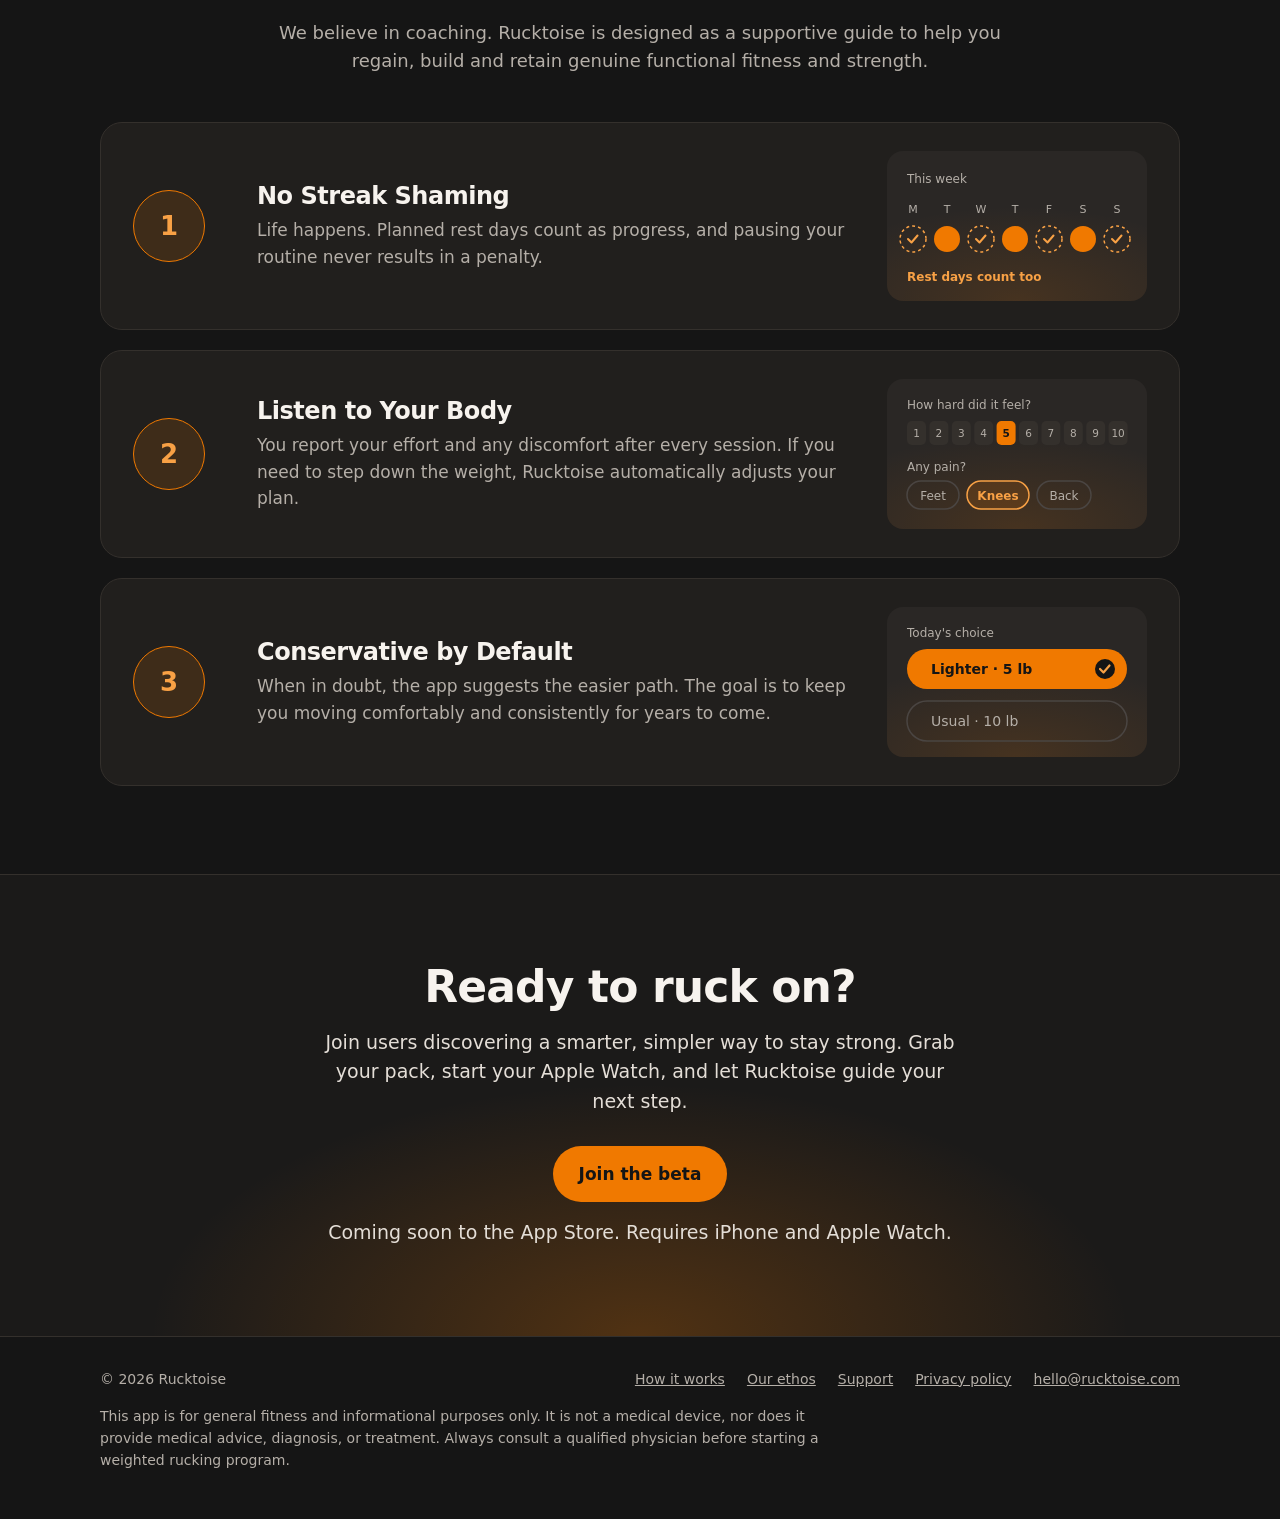
==== commit f930243a: "Scroll motion, a live Watch, a pinned Join the beta bar on phones, polish, and Ready to ruck on? Co-" ====
--- a/index.html
+++ b/index.html
@@ -19,6 +19,7 @@
 <link rel="apple-touch-icon" href="assets/icon.png">
 <meta name="theme-color" content="#151515">
 <link rel="icon" href="assets/icon.png">
+<script>document.documentElement.classList.add("js")</script>
 <style>
 :root{
   --bg:#151515; --bg2:#1B1A19; --card:#211F1D; --card2:#2A2725; --line:#34302C;
@@ -183,6 +184,54 @@
   .watch{left:calc(50% - 150px);width:110px}
   .band{width:82px}
 }
+
+/* Motion: sections rise into place, and the drawings draw themselves */
+.js [data-reveal]{opacity:0;transform:translateY(22px);transition:opacity .7s ease,transform .8s cubic-bezier(.2,.7,.2,1)}
+.js [data-reveal].in{opacity:1;transform:none}
+.js .art .grow{transform-box:fill-box;transform-origin:50% 100%;transform:scaleY(.04);transition:transform .7s cubic-bezier(.2,.7,.2,1)}
+.js .in .art .grow{transform:none}
+.js .art .draw{stroke-dasharray:1;stroke-dashoffset:1;transition:stroke-dashoffset 1.6s ease .2s}
+.js .in .art .draw{stroke-dashoffset:0}
+.js .art .pop{transform-box:fill-box;transform-origin:center;transform:scale(.5);opacity:0;transition:transform .5s cubic-bezier(.3,1.6,.5,1) .9s,opacity .3s ease .9s}
+.js .in .art .pop{transform:none;opacity:1}
+.js .art .fade{opacity:0;transition:opacity .7s ease .5s}
+.js .in .art .fade{opacity:1}
+.beat{transform-box:fill-box;transform-origin:center;animation:beat 1.1s ease-in-out infinite}
+@keyframes beat{0%,100%{transform:scale(1)}15%{transform:scale(1.18)}30%{transform:scale(1)}45%{transform:scale(1.1)}}
+.watch{animation:float 7s ease-in-out infinite}
+@keyframes float{0%,100%{translate:0 0}50%{translate:0 -8px}}
+
+/* Live numbers over the Watch screenshot */
+.screen{position:relative;container-type:inline-size}
+.live{position:absolute;background:#000;color:#fff;font-family:-apple-system,BlinkMacSystemFont,"SF Pro Rounded","SF Pro Display",system-ui,sans-serif;font-variant-numeric:tabular-nums;line-height:1;white-space:nowrap}
+.live-time{left:1%;top:22.4%;width:26%;height:8%;padding-left:1.1%;color:#F7A23C;font-size:6.9cqw;font-weight:600;display:flex;align-items:center}
+.live-hr{left:14.6%;top:36%;width:47.4%;height:22.5%;font-size:24.4cqw;font-weight:600;letter-spacing:-.005em;display:flex;align-items:center}
+
+/* Polish: hover lift and clear keyboard focus */
+.step-card,.pillar,.ethos-row,.compare div{transition:transform .25s ease,border-color .25s ease,box-shadow .25s ease}
+@media (hover:hover){
+  .step-card:hover,.pillar:hover,.ethos-row:hover,.compare div:hover{transform:translateY(-4px);border-color:#4A4542;box-shadow:0 18px 40px rgba(0,0,0,.35)}
+  .btn,.pill{transition:transform .2s ease,background .2s ease,border-color .2s ease}
+  .btn:hover,.pill:hover{transform:translateY(-1px)}
+}
+a:focus-visible,.btn:focus-visible{outline:2px solid var(--gold);outline-offset:3px;border-radius:999px}
+.brand:focus-visible,footer a:focus-visible,.top nav a:focus-visible{border-radius:6px}
+
+/* Pinned Join the beta bar on phones */
+.mobile-cta{display:none}
+@media (max-width:720px){
+  .mobile-cta{display:flex;position:fixed;left:12px;right:12px;bottom:calc(12px + env(safe-area-inset-bottom));z-index:20;align-items:center;gap:12px;padding:8px 8px 8px 18px;border-radius:999px;background:rgba(33,31,29,.94);-webkit-backdrop-filter:blur(14px);backdrop-filter:blur(14px);border:1px solid var(--line);box-shadow:0 14px 34px rgba(0,0,0,.55);transform:translateY(160%);transition:transform .35s cubic-bezier(.2,.7,.2,1)}
+  .mobile-cta.show{transform:none}
+  .mobile-cta span{flex:1;font-size:13px;line-height:1.3;color:var(--sub)}
+  .mobile-cta .btn{width:auto;min-height:48px;padding:0 22px;font-size:16px}
+  footer{padding-bottom:110px}
+}
+
+@media (prefers-reduced-motion:reduce){
+  .js [data-reveal],.js .art .grow,.js .art .draw,.js .art .pop,.js .art .fade{transition:none!important;transform:none!important;opacity:1!important;stroke-dashoffset:0!important}
+  .watch,.beat{animation:none}
+  .mobile-cta{transition:none}
+}
 </style>
 </head>
 <body>
@@ -206,26 +255,26 @@
         <p class="eyebrow">Ruck like a tortoise. Slow, steady and strong.</p>
         <h1 id="hero-title">You do the walking. <span>Rucktoise does the planning.</span></h1>
         <p class="lead">Most fitness apps just log your workouts. Rucktoise is an Apple Watch coach that reads your recovery each morning, suggests what to carry today, and builds you up step by step, without wearing you down.</p>
-        <div class="cta-row">
+        <div class="cta-row" id="hero-cta">
           <a class="btn btn-primary" href="mailto:hello@rucktoise.com?subject=Join%20the%20Rucktoise%20beta&amp;body=Hi%2C%20I%27d%20like%20to%20join%20the%20Rucktoise%20beta.%20I%20have%20an%20iPhone%20and%20an%20Apple%20Watch.">Join the beta</a>
           <a class="btn btn-ghost" href="#how">See how it works</a>
         </div>
         <p class="note">Coming soon to the App Store. Requires iPhone and Apple Watch.</p>
       </div>
       <div class="devices" aria-label="Rucktoise on iPhone and Apple Watch">
-        <div class="phone"><img src="assets/screen-green.jpg" alt="Rucktoise on iPhone: Good to go, with 10 pounds for 20 minutes suggested for today" width="1100" height="2392"></div>
-        <div class="watch"><span class="band" aria-hidden="true"></span><div class="case"><span class="crown" aria-hidden="true"></span><span class="side-button" aria-hidden="true"></span><div class="face"><img src="assets/screen-watch-10lb.png" alt="A ruck on Apple Watch: heart rate 118 against a ceiling of 141, carrying 10 pounds, ten minutes in" width="396" height="484"></div></div></div>
+        <div class="phone"><img src="assets/screen-green.jpg" alt="Rucktoise on iPhone: Good to go, with 10 pounds for 20 minutes suggested for today" width="506" height="1100"></div>
+        <div class="watch"><span class="band" aria-hidden="true"></span><div class="case"><span class="crown" aria-hidden="true"></span><span class="side-button" aria-hidden="true"></span><div class="face"><div class="screen"><img src="assets/screen-watch-10lb.png" alt="A ruck on Apple Watch: heart rate 118 against a ceiling of 141, carrying 10 pounds, ten minutes in" width="396" height="484"><span class="live live-time" id="live-time" aria-hidden="true">10:11</span><span class="live live-hr" id="live-hr" aria-hidden="true">118</span></div></div></div></div>
       </div>
     </div>
   </section>
 
   <section class="section alt versus" aria-labelledby="versus-title">
     <div class="wrap">
-      <div>
+      <div data-reveal>
         <h2 id="versus-title">A tracker watches you. A coach guides you.</h2>
-        <p>Adding weight or distance too quickly can lead to burnout, sore joints and fatigue. Rucktoise takes out the guesswork. While you sleep, your Apple Watch records your night. When you wake, Rucktoise compares it with your own baseline and suggests a plan for the day: how much to carry, how long to walk, or whether to rest. It adapts to your life, so you can build steadily.</p>
-      </div>
-      <div class="compare">
+        <p>Adding weight or distance too quickly can lead to burnout, sore joints, and fatigue. Rucktoise takes out the guesswork. While you sleep, your Apple Watch records your recovery data. When you wake, Rucktoise compares those metrics against your personal baseline and suggests a plan for the day: how much to carry, how long to walk, or whether to rest. It adapts to your life, so you can build steadily.</p>
+      </div>
+      <div class="compare" data-reveal style="transition-delay:.12s">
         <div class="tracker"><b>A tracker</b><span>Records the walk you already did.</span></div>
         <div class="coach"><b>Rucktoise</b><span>Suggests today's walk from last night's recovery, then adjusts tomorrow's from how it went.</span></div>
       </div>
@@ -234,44 +283,44 @@
 
   <section class="section" id="how" aria-labelledby="how-title">
     <div class="wrap">
-      <div class="section-head">
+      <div class="section-head" data-reveal>
         <h2 id="how-title">Continuous guidance. Zero guesswork.</h2>
       </div>
       <ol class="cycle">
-        <li class="step">
+        <li class="step" data-reveal style="transition-delay:0.0s">
           <span class="step-dot" aria-hidden="true"><svg viewBox="0 0 24 24"><path d="M12 3a6 6 0 0 0 9 9 9 9 0 1 1-9-9Z"/></svg></span>
           <div class="step-card">
             <span class="when">Overnight</span>
             <h3>Your night, measured</h3>
             <p>While you sleep, your Apple Watch records your resting heart rate, heart rate variability and sleep. Each morning, Rucktoise compares them with your own baseline.</p>
-            <div class="step-shot"><img src="assets/screen-info.jpg" alt="Rucktoise showing last night's heart rate variability, resting heart rate and sleep against the user's usual" loading="lazy"></div>
+            <div class="step-shot"><img src="assets/screen-info.jpg" width="506" height="1100" alt="Rucktoise showing last night's heart rate variability, resting heart rate and sleep against the user's usual" loading="lazy"></div>
           </div>
         </li>
-        <li class="step">
+        <li class="step" data-reveal style="transition-delay:0.1s">
           <span class="step-dot" aria-hidden="true"><svg viewBox="0 0 24 24"><path d="M12 2v8"/><path d="m4.93 10.93 1.41 1.41"/><path d="M2 18h2"/><path d="M20 18h2"/><path d="m19.07 10.93-1.41 1.41"/><path d="M22 22H2"/><path d="m8 6 4-4 4 4"/><path d="M16 18a4 4 0 0 0-8 0"/></svg></span>
           <div class="step-card">
             <span class="when">Morning plan</span>
             <h3>Today's ruck, suggested</h3>
             <p>You wake up to a simple Green, Yellow or Red status and a plan for the day: the weight, the time, the terrain, and a heart-rate ceiling to stay under.</p>
-            <div class="step-shot"><img src="assets/screen-yellow.jpg" alt="A Yellow day in Rucktoise: 5 pounds for 20 minutes, eased from the usual 10 pounds" loading="lazy"></div>
+            <div class="step-shot"><img src="assets/screen-yellow.jpg" width="506" height="1100" alt="A Yellow day in Rucktoise: 5 pounds for 20 minutes, eased from the usual 10 pounds" loading="lazy"></div>
           </div>
         </li>
-        <li class="step">
+        <li class="step" data-reveal style="transition-delay:0.2s">
           <span class="step-dot" aria-hidden="true"><svg viewBox="0 0 24 24"><circle cx="12" cy="12" r="6"/><polyline points="12 10 12 12 13 13"/><path d="m16.13 7.66-.81-4.05a2 2 0 0 0-2-1.61h-2.68a2 2 0 0 0-2 1.61l-.78 4.05"/><path d="m7.88 16.36.8 4a2 2 0 0 0 2 1.61h2.72a2 2 0 0 0 2-1.61l.81-4.05"/></svg></span>
           <div class="step-card">
             <span class="when">During your ruck</span>
             <h3>A tap when it matters</h3>
             <p>Your Watch shows your heart rate against today's ceiling. Go over it, and a tap on the wrist reminds you to ease off.</p>
-            <div class="step-shot watch-shot"><img src="assets/screen-watch-5lb.png" alt="Apple Watch during the same eased ruck: 5 pounds, heart rate 112 against a ceiling of 124" loading="lazy"></div>
+            <div class="step-shot watch-shot"><img src="assets/screen-watch-5lb.png" width="396" height="484" alt="Apple Watch during the same eased ruck: 5 pounds, heart rate 112 against a ceiling of 124" loading="lazy"></div>
           </div>
         </li>
-        <li class="step">
+        <li class="step" data-reveal style="transition-delay:0.3s">
           <span class="step-dot" aria-hidden="true"><svg viewBox="0 0 24 24"><rect x="8" y="2" width="8" height="4" rx="1"/><path d="M16 4h2a2 2 0 0 1 2 2v14a2 2 0 0 1-2 2H6a2 2 0 0 1-2-2V6a2 2 0 0 1 2-2h2"/><path d="m9 14 2 2 4-4"/></svg></span>
           <div class="step-card">
             <span class="when">After your ruck</span>
             <h3>Your plan adapts</h3>
             <p>You rate your effort and note any pain. Report pain, and your plan holds or steps the weight down automatically.</p>
-            <div class="step-shot"><img src="assets/screen-checkin.jpg" alt="The post-workout check-in: effort from 1 to 10, and any pain by body area" loading="lazy"></div>
+            <div class="step-shot"><img src="assets/screen-checkin.jpg" width="506" height="1100" alt="The post-workout check-in: effort from 1 to 10, and any pain by body area" loading="lazy"></div>
           </div>
         </li>
       </ol>
@@ -280,50 +329,43 @@
 
   <section class="section alt" aria-labelledby="pillars-title">
     <div class="wrap">
-      <div class="section-head">
+      <div class="section-head" data-reveal>
         <h2 id="pillars-title">Regain. Build. Retain.</h2>
         <p>Fitness in your 40s and 50s isn't about obstacle courses or boot camps. It's about a steady foundation for everyday life.</p>
       </div>
       <div class="pillars">
-        <article class="pillar">
+        <article class="pillar" data-reveal style="transition-delay:0.0s">
           <svg class="art" viewBox="0 0 320 150" role="img" aria-label="A gentle staircase: time builds first, then weight in small steps">
             <defs><linearGradient id="gStep" x1="0" y1="1" x2="0" y2="0"><stop offset="0" stop-color="#D35100"/><stop offset="1" stop-color="#F8A145"/></linearGradient></defs>
             <g fill="#3A3633">
               <rect x="28" y="104" width="34" height="18" rx="5"/><rect x="70" y="104" width="34" height="18" rx="5"/>
             </g>
             <rect x="28" y="104" width="76" height="18" rx="5" fill="none" stroke="#F8A145" stroke-width="1.5" stroke-dasharray="4 4"/>
-            <rect x="112" y="92" width="34" height="30" rx="5" fill="url(#gStep)" opacity=".55"/>
-            <rect x="154" y="80" width="34" height="42" rx="5" fill="url(#gStep)" opacity=".7"/>
-            <rect x="196" y="66" width="34" height="56" rx="5" fill="url(#gStep)" opacity=".85"/>
-            <rect x="238" y="50" width="34" height="72" rx="5" fill="url(#gStep)"/>
-            <path d="M45 94 C110 92 160 70 255 38" fill="none" stroke="#F8A145" stroke-width="2" stroke-linecap="round" stroke-dasharray="2 6"/>
-            <circle cx="255" cy="38" r="6" fill="#F8A145"/><circle cx="255" cy="38" r="12" fill="none" stroke="#F8A145" stroke-opacity=".35" stroke-width="2"/>
+            <rect class="grow" style="transition-delay:.15s" x="112" y="92" width="34" height="30" rx="5" fill="url(#gStep)" opacity=".55"/>
+            <rect class="grow" style="transition-delay:.3s" x="154" y="80" width="34" height="42" rx="5" fill="url(#gStep)" opacity=".7"/>
+            <rect class="grow" style="transition-delay:.45s" x="196" y="66" width="34" height="56" rx="5" fill="url(#gStep)" opacity=".85"/>
+            <rect class="grow" style="transition-delay:.6s" x="238" y="50" width="34" height="72" rx="5" fill="url(#gStep)"/>
+            <path class="fade" style="transition-delay:.8s" d="M45 94 C110 92 160 70 255 38" fill="none" stroke="#F8A145" stroke-width="2" stroke-linecap="round" stroke-dasharray="2 6"/>
+            <g class="pop" style="transition-delay:1.1s"><circle cx="255" cy="38" r="6" fill="#F8A145"/><circle cx="255" cy="38" r="12" fill="none" stroke="#F8A145" stroke-opacity=".35" stroke-width="2"/></g>
             <text x="66" y="138" text-anchor="middle" fill="#B5AFA8" font-size="12">Time first</text>
             <text x="192" y="138" text-anchor="middle" fill="#B5AFA8" font-size="12">then weight, step by step</text>
           </svg>
           <div><h3>Regain your resilience</h3><p>Ease back into carrying weight. Time builds first, then weight, in small steps, as a lower-impact alternative to running.</p></div>
         </article>
-        <article class="pillar">
+        <article class="pillar" data-reveal style="transition-delay:0.1s">
           <svg class="art" viewBox="0 0 320 150" role="img" aria-label="Two steady weeks, then 5 more pounds is offered, only if you say yes">
             <g font-size="12" fill="#B5AFA8"><text x="24" y="56">Week 1</text><text x="24" y="96">Week 2</text></g>
-            <g fill="#F07900">
-              <circle cx="92" cy="52" r="10"/><circle cx="118" cy="52" r="10"/><circle cx="144" cy="52" r="10"/>
-              <circle cx="92" cy="92" r="10"/><circle cx="118" cy="92" r="10"/><circle cx="144" cy="92" r="10"/>
-            </g>
-            <g fill="none" stroke="#151515" stroke-width="2.2" stroke-linecap="round" stroke-linejoin="round">
-              <path d="M87 52l3.5 3.5 6-7"/><path d="M113 52l3.5 3.5 6-7"/><path d="M139 52l3.5 3.5 6-7"/>
-              <path d="M87 92l3.5 3.5 6-7"/><path d="M113 92l3.5 3.5 6-7"/><path d="M139 92l3.5 3.5 6-7"/>
-            </g>
-            <path d="M166 72h30" stroke="#F8A145" stroke-width="2" stroke-linecap="round" stroke-dasharray="2 6"/>
+            <g class="pop" style="transition-delay:0.15s"><circle cx="92" cy="52" r="10" fill="#F07900"/><path d="M87 52l3.5 3.5 6-7" fill="none" stroke="#151515" stroke-width="2.2" stroke-linecap="round" stroke-linejoin="round"/></g><g class="pop" style="transition-delay:0.27s"><circle cx="118" cy="52" r="10" fill="#F07900"/><path d="M113 52l3.5 3.5 6-7" fill="none" stroke="#151515" stroke-width="2.2" stroke-linecap="round" stroke-linejoin="round"/></g><g class="pop" style="transition-delay:0.39s"><circle cx="144" cy="52" r="10" fill="#F07900"/><path d="M139 52l3.5 3.5 6-7" fill="none" stroke="#151515" stroke-width="2.2" stroke-linecap="round" stroke-linejoin="round"/></g><g class="pop" style="transition-delay:0.51s"><circle cx="92" cy="92" r="10" fill="#F07900"/><path d="M87 92l3.5 3.5 6-7" fill="none" stroke="#151515" stroke-width="2.2" stroke-linecap="round" stroke-linejoin="round"/></g><g class="pop" style="transition-delay:0.63s"><circle cx="118" cy="92" r="10" fill="#F07900"/><path d="M113 92l3.5 3.5 6-7" fill="none" stroke="#151515" stroke-width="2.2" stroke-linecap="round" stroke-linejoin="round"/></g><g class="pop" style="transition-delay:0.75s"><circle cx="144" cy="92" r="10" fill="#F07900"/><path d="M139 92l3.5 3.5 6-7" fill="none" stroke="#151515" stroke-width="2.2" stroke-linecap="round" stroke-linejoin="round"/></g>
+            <g class="fade" style="transition-delay:.95s"><path d="M166 72h30" stroke="#F8A145" stroke-width="2" stroke-linecap="round" stroke-dasharray="2 6"/>
             <path d="M196 66l7 6-7 6" fill="none" stroke="#F8A145" stroke-width="2" stroke-linecap="round" stroke-linejoin="round"/>
             <rect x="212" y="50" width="88" height="44" rx="22" fill="none" stroke="#F8A145" stroke-width="2"/>
-            <text x="256" y="78" text-anchor="middle" fill="#F7F3EE" font-size="17" font-weight="700">+5 lb</text>
-            <rect x="226" y="104" width="60" height="26" rx="13" fill="#F07900"/>
-            <text x="256" y="121.5" text-anchor="middle" fill="#151515" font-size="12.5" font-weight="700">Yes</text>
+            <text x="256" y="78" text-anchor="middle" fill="#F7F3EE" font-size="17" font-weight="700">+5 lb</text></g>
+            <g class="pop" style="transition-delay:1.35s"><rect x="226" y="104" width="60" height="26" rx="13" fill="#F07900"/>
+            <text x="256" y="121.5" text-anchor="middle" fill="#151515" font-size="12.5" font-weight="700">Yes</text></g>
           </svg>
           <div><h3>Build foundational strength</h3><p>Progress at a steady pace. More weight is offered only after two steady weeks, and only when you say yes.</p></div>
         </article>
-        <article class="pillar">
+        <article class="pillar" data-reveal style="transition-delay:0.2s">
           <svg class="art" viewBox="0 0 320 150" role="img" aria-label="A heart-rate line that stays under a dashed ceiling">
             <defs>
               <linearGradient id="gLine" x1="0" y1="0" x2="1" y2="0"><stop offset="0" stop-color="#D35100"/><stop offset="1" stop-color="#F8A145"/></linearGradient>
@@ -331,15 +373,15 @@
             </defs>
             <line x1="24" y1="44" x2="296" y2="44" stroke="#F8A145" stroke-width="1.5" stroke-dasharray="6 5"/>
             <text x="296" y="34" text-anchor="end" fill="#F8A145" font-size="12" font-weight="600">Ceiling</text>
-            <path d="M24 26c0-3 2.4-5 5-5 1.8 0 3 1 3.6 2 .6-1 1.8-2 3.6-2 2.6 0 5 2 5 5 0 5.5-8.6 10-8.6 10S24 31.5 24 26Z" fill="#F07900"/>
-            <path d="M24 112 C46 108 58 86 80 82 S112 74 128 76 L138 76 L146 56 L154 92 L162 70 L172 74 C196 78 214 66 236 68 S272 74 296 66 L296 132 L24 132 Z" fill="url(#gFill)"/>
-            <path d="M24 112 C46 108 58 86 80 82 S112 74 128 76 L138 76 L146 56 L154 92 L162 70 L172 74 C196 78 214 66 236 68 S272 74 296 66" fill="none" stroke="url(#gLine)" stroke-width="3" stroke-linecap="round" stroke-linejoin="round"/>
-            <circle cx="296" cy="66" r="5" fill="#F8A145"/>
+            <path class="beat" d="M24 26c0-3 2.4-5 5-5 1.8 0 3 1 3.6 2 .6-1 1.8-2 3.6-2 2.6 0 5 2 5 5 0 5.5-8.6 10-8.6 10S24 31.5 24 26Z" fill="#F07900"/>
+            <path d="M24 112 C46 108 58 86 80 82 S112 74 128 76 L138 76 L146 56 L154 92 L162 70 L172 74 C196 78 214 66 236 68 S272 74 296 66 L296 132 L24 132 Z" fill="url(#gFill)" class="fade" style="transition-delay:1.2s"/>
+            <path d="M24 112 C46 108 58 86 80 82 S112 74 128 76 L138 76 L146 56 L154 92 L162 70 L172 74 C196 78 214 66 236 68 S272 74 296 66" pathLength="1" class="draw" fill="none" stroke="url(#gLine)" stroke-width="3" stroke-linecap="round" stroke-linejoin="round"/>
+            <circle class="pop" style="transition-delay:1.6s" cx="296" cy="66" r="5" fill="#F8A145"/>
           </svg>
           <div><h3>Retain your energy</h3><p>A heart-rate ceiling on every ruck, plus easy recovery days such as a light bike ride or an unloaded walk, helps keep you from overdoing it.</p></div>
         </article>
       </div>
-      <div class="privacy" aria-label="Private by default">
+      <div class="privacy" aria-label="Private by default" data-reveal>
         <span><svg class="icon" viewBox="0 0 24 24" aria-hidden="true"><rect x="5" y="2" width="14" height="20" rx="2"/><path d="M12 18h.01"/></svg>Your data stays on your iPhone and Watch</span>
         <span><svg class="icon" viewBox="0 0 24 24" aria-hidden="true"><path d="M2 21a8 8 0 0 1 11.87-7"/><circle cx="10" cy="8" r="5"/><path d="m17 17 5 5"/><path d="m22 17-5 5"/></svg>No account</span>
         <span><svg class="icon" viewBox="0 0 24 24" aria-hidden="true"><path d="M6 9H4.5a2.5 2.5 0 0 1 0-5H6"/><path d="M18 9h1.5a2.5 2.5 0 0 0 0-5H18"/><path d="M4 22h16"/><path d="M18 2H6v7a6 6 0 0 0 12 0V2Z"/><path d="m3 3 18 18"/></svg>No leaderboards</span>
@@ -349,30 +391,30 @@
 
   <section class="section" id="ethos" aria-labelledby="ethos-title">
     <div class="wrap">
-      <div class="section-head">
+      <div class="section-head" data-reveal>
         <p class="eyebrow">Ruck like a tortoise</p>
         <h2 id="ethos-title">The Tortoise Ethos</h2>
         <p>We believe in coaching. Rucktoise is designed as a supportive guide to help you regain, build and retain genuine functional fitness and strength.</p>
       </div>
       <div class="ethos">
-        <article class="ethos-row">
+        <article class="ethos-row" data-reveal>
           <div class="ethos-num" aria-hidden="true">1</div>
           <div><h3>No Streak Shaming</h3><p>Life happens. Planned rest days count as progress, and pausing your routine never results in a penalty.</p></div>
           <div class="ethos-art"><svg class="art" viewBox="0 0 260 150" role="img" aria-label="A week where rest days count as progress, with no streak"><text x="20" y="32" fill="#B5AFA8" font-size="12">This week</text><text x="26" y="62" text-anchor="middle" fill="#B5AFA8" font-size="11">M</text><circle cx="26" cy="88" r="13" fill="none" stroke="#F8A145" stroke-width="1.5" stroke-dasharray="3 3"/><path d="M21 88l3.5 3.5 6-7" fill="none" stroke="#F8A145" stroke-width="2" stroke-linecap="round" stroke-linejoin="round"/><text x="60" y="62" text-anchor="middle" fill="#B5AFA8" font-size="11">T</text><circle cx="60" cy="88" r="13" fill="#F07900"/><text x="94" y="62" text-anchor="middle" fill="#B5AFA8" font-size="11">W</text><circle cx="94" cy="88" r="13" fill="none" stroke="#F8A145" stroke-width="1.5" stroke-dasharray="3 3"/><path d="M89 88l3.5 3.5 6-7" fill="none" stroke="#F8A145" stroke-width="2" stroke-linecap="round" stroke-linejoin="round"/><text x="128" y="62" text-anchor="middle" fill="#B5AFA8" font-size="11">T</text><circle cx="128" cy="88" r="13" fill="#F07900"/><text x="162" y="62" text-anchor="middle" fill="#B5AFA8" font-size="11">F</text><circle cx="162" cy="88" r="13" fill="none" stroke="#F8A145" stroke-width="1.5" stroke-dasharray="3 3"/><path d="M157 88l3.5 3.5 6-7" fill="none" stroke="#F8A145" stroke-width="2" stroke-linecap="round" stroke-linejoin="round"/><text x="196" y="62" text-anchor="middle" fill="#B5AFA8" font-size="11">S</text><circle cx="196" cy="88" r="13" fill="#F07900"/><text x="230" y="62" text-anchor="middle" fill="#B5AFA8" font-size="11">S</text><circle cx="230" cy="88" r="13" fill="none" stroke="#F8A145" stroke-width="1.5" stroke-dasharray="3 3"/><path d="M225 88l3.5 3.5 6-7" fill="none" stroke="#F8A145" stroke-width="2" stroke-linecap="round" stroke-linejoin="round"/><text x="20" y="130" fill="#F8A145" font-size="12" font-weight="600">Rest days count too</text></svg></div>
         </article>
-        <article class="ethos-row">
+        <article class="ethos-row" data-reveal>
           <div class="ethos-num" aria-hidden="true">2</div>
           <div><h3>Listen to Your Body</h3><p>You report your effort and any discomfort after every session. If you need to step down the weight, Rucktoise automatically adjusts your plan.</p></div>
-          <div class="ethos-art"><svg class="art" viewBox="0 0 260 150" role="img" aria-label="The check-in after a ruck: effort from 1 to 10, and any pain by body area"><text x="20" y="30" fill="#B5AFA8" font-size="12">How hard did it feel?</text><rect x="20.0" y="42" width="19" height="24" rx="5" fill="#34302C"/><text x="29.5" y="58" text-anchor="middle" fill="#B5AFA8" font-size="10.5" font-weight="400">1</text><rect x="42.4" y="42" width="19" height="24" rx="5" fill="#34302C"/><text x="51.9" y="58" text-anchor="middle" fill="#B5AFA8" font-size="10.5" font-weight="400">2</text><rect x="64.8" y="42" width="19" height="24" rx="5" fill="#34302C"/><text x="74.3" y="58" text-anchor="middle" fill="#B5AFA8" font-size="10.5" font-weight="400">3</text><rect x="87.2" y="42" width="19" height="24" rx="5" fill="#34302C"/><text x="96.7" y="58" text-anchor="middle" fill="#B5AFA8" font-size="10.5" font-weight="400">4</text><rect x="109.6" y="42" width="19" height="24" rx="5" fill="#F07900"/><text x="119.1" y="58" text-anchor="middle" fill="#151515" font-size="10.5" font-weight="700">5</text><rect x="132.0" y="42" width="19" height="24" rx="5" fill="#34302C"/><text x="141.5" y="58" text-anchor="middle" fill="#B5AFA8" font-size="10.5" font-weight="400">6</text><rect x="154.4" y="42" width="19" height="24" rx="5" fill="#34302C"/><text x="163.9" y="58" text-anchor="middle" fill="#B5AFA8" font-size="10.5" font-weight="400">7</text><rect x="176.8" y="42" width="19" height="24" rx="5" fill="#34302C"/><text x="186.3" y="58" text-anchor="middle" fill="#B5AFA8" font-size="10.5" font-weight="400">8</text><rect x="199.2" y="42" width="19" height="24" rx="5" fill="#34302C"/><text x="208.7" y="58" text-anchor="middle" fill="#B5AFA8" font-size="10.5" font-weight="400">9</text><rect x="221.6" y="42" width="19" height="24" rx="5" fill="#34302C"/><text x="231.1" y="58" text-anchor="middle" fill="#B5AFA8" font-size="10.5" font-weight="400">10</text><text x="20" y="92" fill="#B5AFA8" font-size="12">Any pain?</text><rect x="20" y="102" width="52" height="28" rx="14" fill="none" stroke="#4A4542" stroke-width="1.5"/><text x="46.0" y="120.5" text-anchor="middle" fill="#B5AFA8" font-size="12" font-weight="400">Feet</text><rect x="80" y="102" width="62" height="28" rx="14" fill="rgba(240,121,0,.15)" stroke="#F8A145" stroke-width="1.5"/><text x="111.0" y="120.5" text-anchor="middle" fill="#F8A145" font-size="12" font-weight="600">Knees</text><rect x="150" y="102" width="54" height="28" rx="14" fill="none" stroke="#4A4542" stroke-width="1.5"/><text x="177.0" y="120.5" text-anchor="middle" fill="#B5AFA8" font-size="12" font-weight="400">Back</text></svg></div>
+          <div class="ethos-art"><svg class="art" viewBox="0 0 260 150" role="img" aria-label="The check-in after a ruck: effort from 1 to 10, and any pain by body area"><text x="20" y="30" fill="#B5AFA8" font-size="12">How hard did it feel?</text><rect x="20.0" y="42" width="19" height="24" rx="5" fill="#34302C"/><text x="29.5" y="58" text-anchor="middle" fill="#B5AFA8" font-size="10.5" font-weight="400">1</text><rect x="42.4" y="42" width="19" height="24" rx="5" fill="#34302C"/><text x="51.9" y="58" text-anchor="middle" fill="#B5AFA8" font-size="10.5" font-weight="400">2</text><rect x="64.8" y="42" width="19" height="24" rx="5" fill="#34302C"/><text x="74.3" y="58" text-anchor="middle" fill="#B5AFA8" font-size="10.5" font-weight="400">3</text><rect x="87.2" y="42" width="19" height="24" rx="5" fill="#34302C"/><text x="96.7" y="58" text-anchor="middle" fill="#B5AFA8" font-size="10.5" font-weight="400">4</text><rect x="109.6" y="42" width="19" height="24" rx="5" fill="#F07900"/><text x="119.1" y="58" text-anchor="middle" fill="#151515" font-size="10.5" font-weight="700">5</text><rect x="132.0" y="42" width="19" height="24" rx="5" fill="#34302C"/><text x="141.5" y="58" text-anchor="middle" fill="#B5AFA8" font-size="10.5" font-weight="400">6</text><rect x="154.4" y="42" width="19" height="24" rx="5" fill="#34302C"/><text x="163.9" y="58" text-anchor="middle" fill="#B5AFA8" font-size="10.5" font-weight="400">7</text><rect x="176.8" y="42" width="19" height="24" rx="5" fill="#34302C"/><text x="186.3" y="58" text-anchor="middle" fill="#B5AFA8" font-size="10.5" font-weight="400">8</text><rect x="199.2" y="42" width="19" height="24" rx="5" fill="#34302C"/><text x="208.7" y="58" text-anchor="middle" fill="#B5AFA8" font-size="10.5" font-weight="400">9</text><rect x="221.6" y="42" width="19" height="24" rx="5" fill="#34302C"/><text x="231.1" y="58" text-anchor="middle" fill="#B5AFA8" font-size="10.5" font-weight="400">10</text><text x="20" y="92" fill="#B5AFA8" font-size="12">Any pain?</text><rect x="20" y="102" width="52" height="28" rx="14" fill="none" stroke="#4A4542" stroke-width="1.5"/><text x="46.0" y="120.5" text-anchor="middle" fill="#B5AFA8" font-size="12" font-weight="400">Feet</text><g class="pop" style="transition-delay:.5s"><rect x="80" y="102" width="62" height="28" rx="14" fill="rgba(240,121,0,.15)" stroke="#F8A145" stroke-width="1.5"/><text x="111.0" y="120.5" text-anchor="middle" fill="#F8A145" font-size="12" font-weight="600">Knees</text></g><rect x="150" y="102" width="54" height="28" rx="14" fill="none" stroke="#4A4542" stroke-width="1.5"/><text x="177.0" y="120.5" text-anchor="middle" fill="#B5AFA8" font-size="12" font-weight="400">Back</text></svg></div>
         </article>
-        <article class="ethos-row">
+        <article class="ethos-row" data-reveal>
           <div class="ethos-num" aria-hidden="true">3</div>
           <div><h3>Conservative by Default</h3><p>When in doubt, the app suggests the easier path. The goal is to keep you moving comfortably and consistently for years to come.</p></div>
           <div class="ethos-art"><svg class="art" viewBox="0 0 260 150" role="img" aria-label="On an easier day, the lighter choice is selected over the usual weight">
 <text x="20" y="30" fill="#B5AFA8" font-size="12">Today's choice</text>
 <rect x="20" y="42" width="220" height="40" rx="20" fill="#F07900"/>
 <text x="44" y="67" fill="#151515" font-size="14" font-weight="700">Lighter · 5 lb</text>
-<circle cx="218" cy="62" r="10" fill="#151515"/><path d="M213 62l3.5 3.5 6-7" fill="none" stroke="#F8A145" stroke-width="2.2" stroke-linecap="round" stroke-linejoin="round"/>
+<g class="pop" style="transition-delay:.5s"><circle cx="218" cy="62" r="10" fill="#151515"/><path d="M213 62l3.5 3.5 6-7" fill="none" stroke="#F8A145" stroke-width="2.2" stroke-linecap="round" stroke-linejoin="round"/></g>
 <rect x="20" y="94" width="220" height="40" rx="20" fill="none" stroke="#4A4542" stroke-width="1.5"/>
 <text x="44" y="119" fill="#B5AFA8" font-size="14">Usual · 10 lb</text>
 </svg></div>
@@ -382,8 +424,8 @@
   </section>
 
   <section class="section final" id="get" aria-labelledby="final-title">
-    <div class="wrap">
-      <h2 id="final-title">Ready to carry the load?</h2>
+    <div class="wrap" data-reveal>
+      <h2 id="final-title">Ready to ruck on?</h2>
       <p>Join users discovering a smarter, simpler way to stay strong. Grab your pack, start your Apple Watch, and let Rucktoise guide your next step.</p>
       <a class="btn btn-primary" href="mailto:hello@rucktoise.com?subject=Join%20the%20Rucktoise%20beta&amp;body=Hi%2C%20I%27d%20like%20to%20join%20the%20Rucktoise%20beta.%20I%20have%20an%20iPhone%20and%20an%20Apple%20Watch.">Join the beta</a>
       <p class="note">Coming soon to the App Store. Requires iPhone and Apple Watch.</p>
@@ -407,5 +449,60 @@
   </div>
 </footer>
 
+<div class="mobile-cta" id="mobile-cta"><span>Coming soon. Requires iPhone and Apple Watch.</span><a class="btn btn-primary" href="mailto:hello@rucktoise.com?subject=Join%20the%20Rucktoise%20beta&amp;body=Hi%2C%20I%27d%20like%20to%20join%20the%20Rucktoise%20beta.%20I%20have%20an%20iPhone%20and%20an%20Apple%20Watch." tabindex="-1">Join the beta</a></div>
+
+<script>
+(function () {
+  var reduce = window.matchMedia("(prefers-reduced-motion: reduce)").matches;
+  var io = "IntersectionObserver" in window;
+
+  // Sections rise into place as they scroll into view.
+  var items = document.querySelectorAll("[data-reveal]");
+  if (!io || reduce) {
+    items.forEach(function (el) { el.classList.add("in"); });
+  } else {
+    var reveal = new IntersectionObserver(function (entries) {
+      entries.forEach(function (e) {
+        if (e.isIntersecting) { e.target.classList.add("in"); reveal.unobserve(e.target); }
+      });
+    }, { threshold: 0.15, rootMargin: "0px 0px -40px 0px" });
+    items.forEach(function (el) { reveal.observe(el); });
+  }
+
+  // The hero Watch: the timer counts up and the heart rate drifts gently near 118.
+  var t = document.getElementById("live-time"), hr = document.getElementById("live-hr");
+  if (t && hr) {
+    var secs = 611, bpm = 118, tick = 0;
+    setInterval(function () {
+      secs += 1;
+      t.textContent = Math.floor(secs / 60) + ":" + String(secs % 60).padStart(2, "0");
+      if (++tick % 3 === 0) {
+        bpm += Math.random() < 0.5 ? -1 : 1;
+        bpm = Math.max(116, Math.min(120, bpm));
+        hr.textContent = bpm;
+      }
+    }, 1000);
+  }
+
+  // On phones, keep Join the beta one tap away, except where a button is already on screen.
+  var bar = document.getElementById("mobile-cta");
+  var heroCta = document.getElementById("hero-cta"), finalCta = document.getElementById("get");
+  if (bar && io && heroCta && finalCta) {
+    var seen = new Map();
+    var watch = new IntersectionObserver(function (entries) {
+      entries.forEach(function (e) { seen.set(e.target, e.isIntersecting); });
+      var show = !seen.get(heroCta) && !seen.get(finalCta) && window.scrollY > 200;
+      bar.classList.toggle("show", show);
+      bar.querySelector("a").tabIndex = show ? 0 : -1;
+    });
+    watch.observe(heroCta); watch.observe(finalCta);
+    window.addEventListener("scroll", function () {
+      var show = !seen.get(heroCta) && !seen.get(finalCta) && window.scrollY > 200;
+      bar.classList.toggle("show", show);
+      bar.querySelector("a").tabIndex = show ? 0 : -1;
+    }, { passive: true });
+  }
+})();
+</script>
 </body>
 </html>
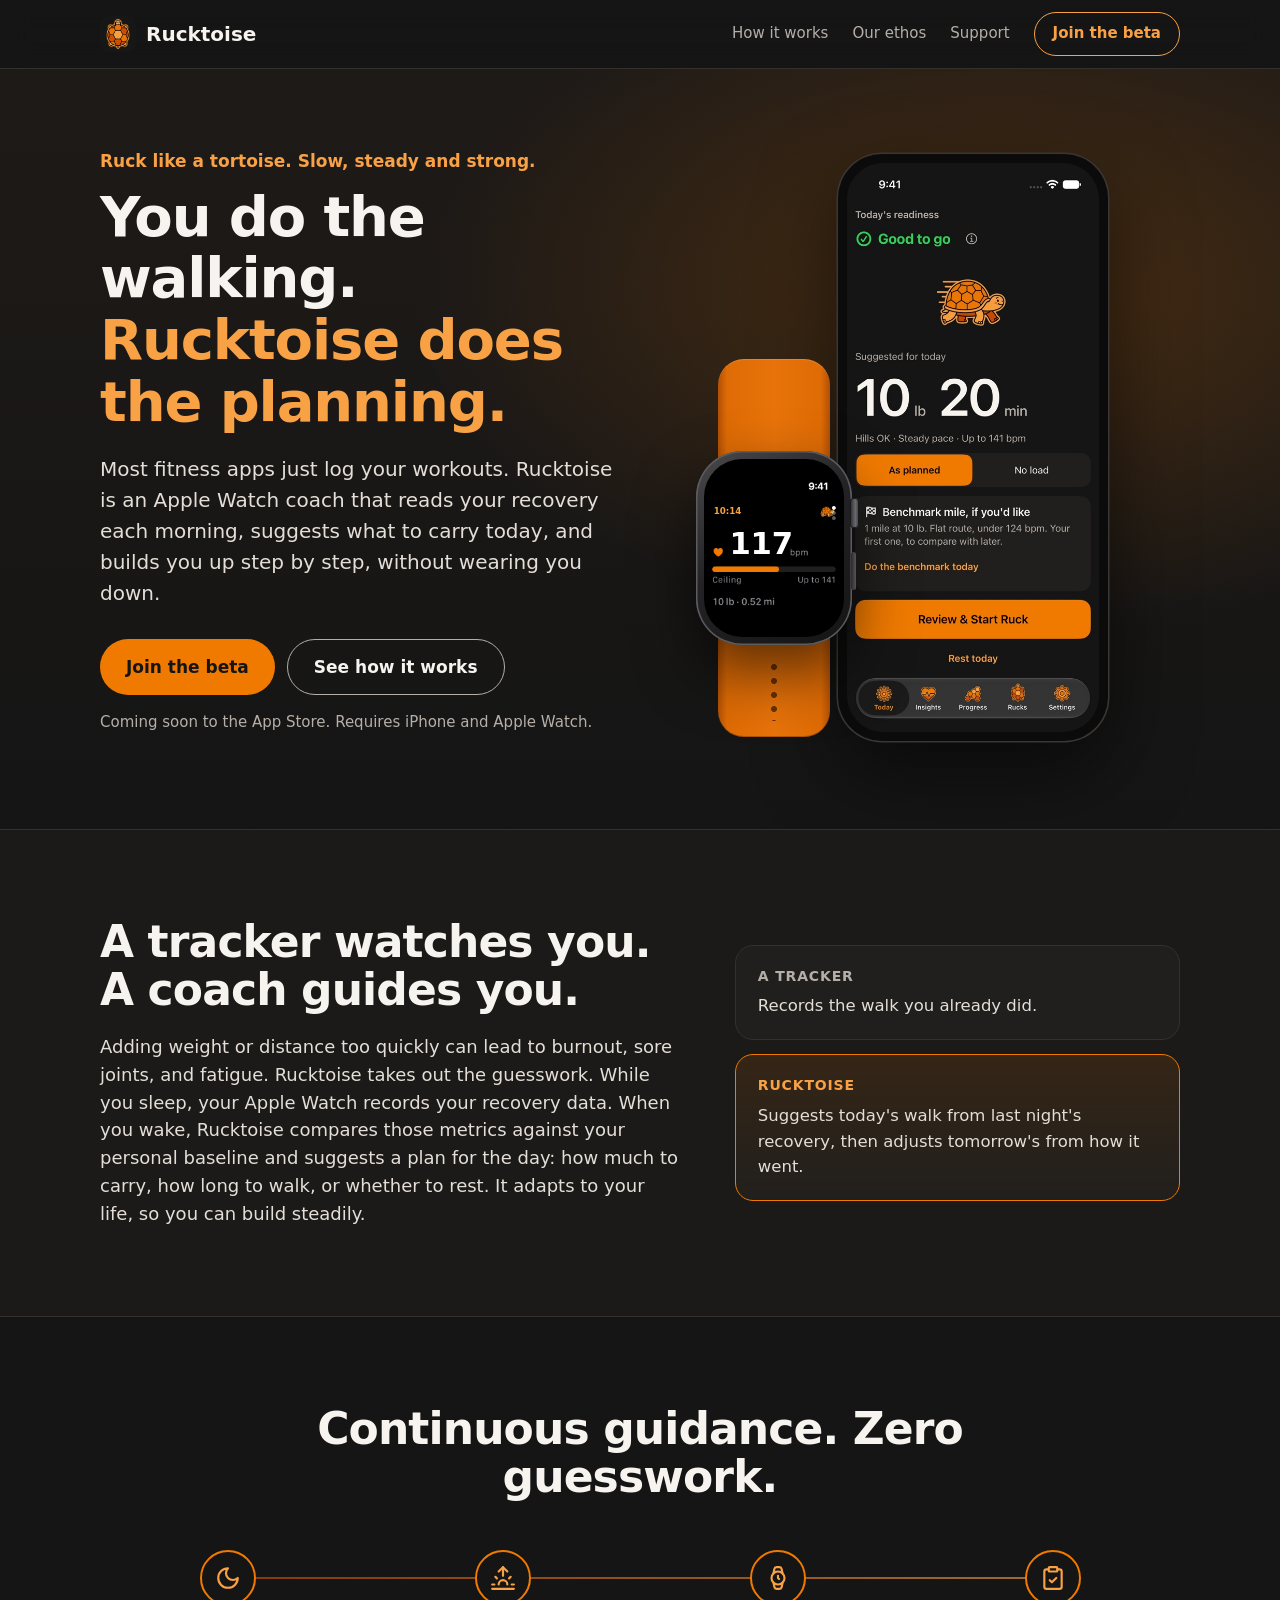
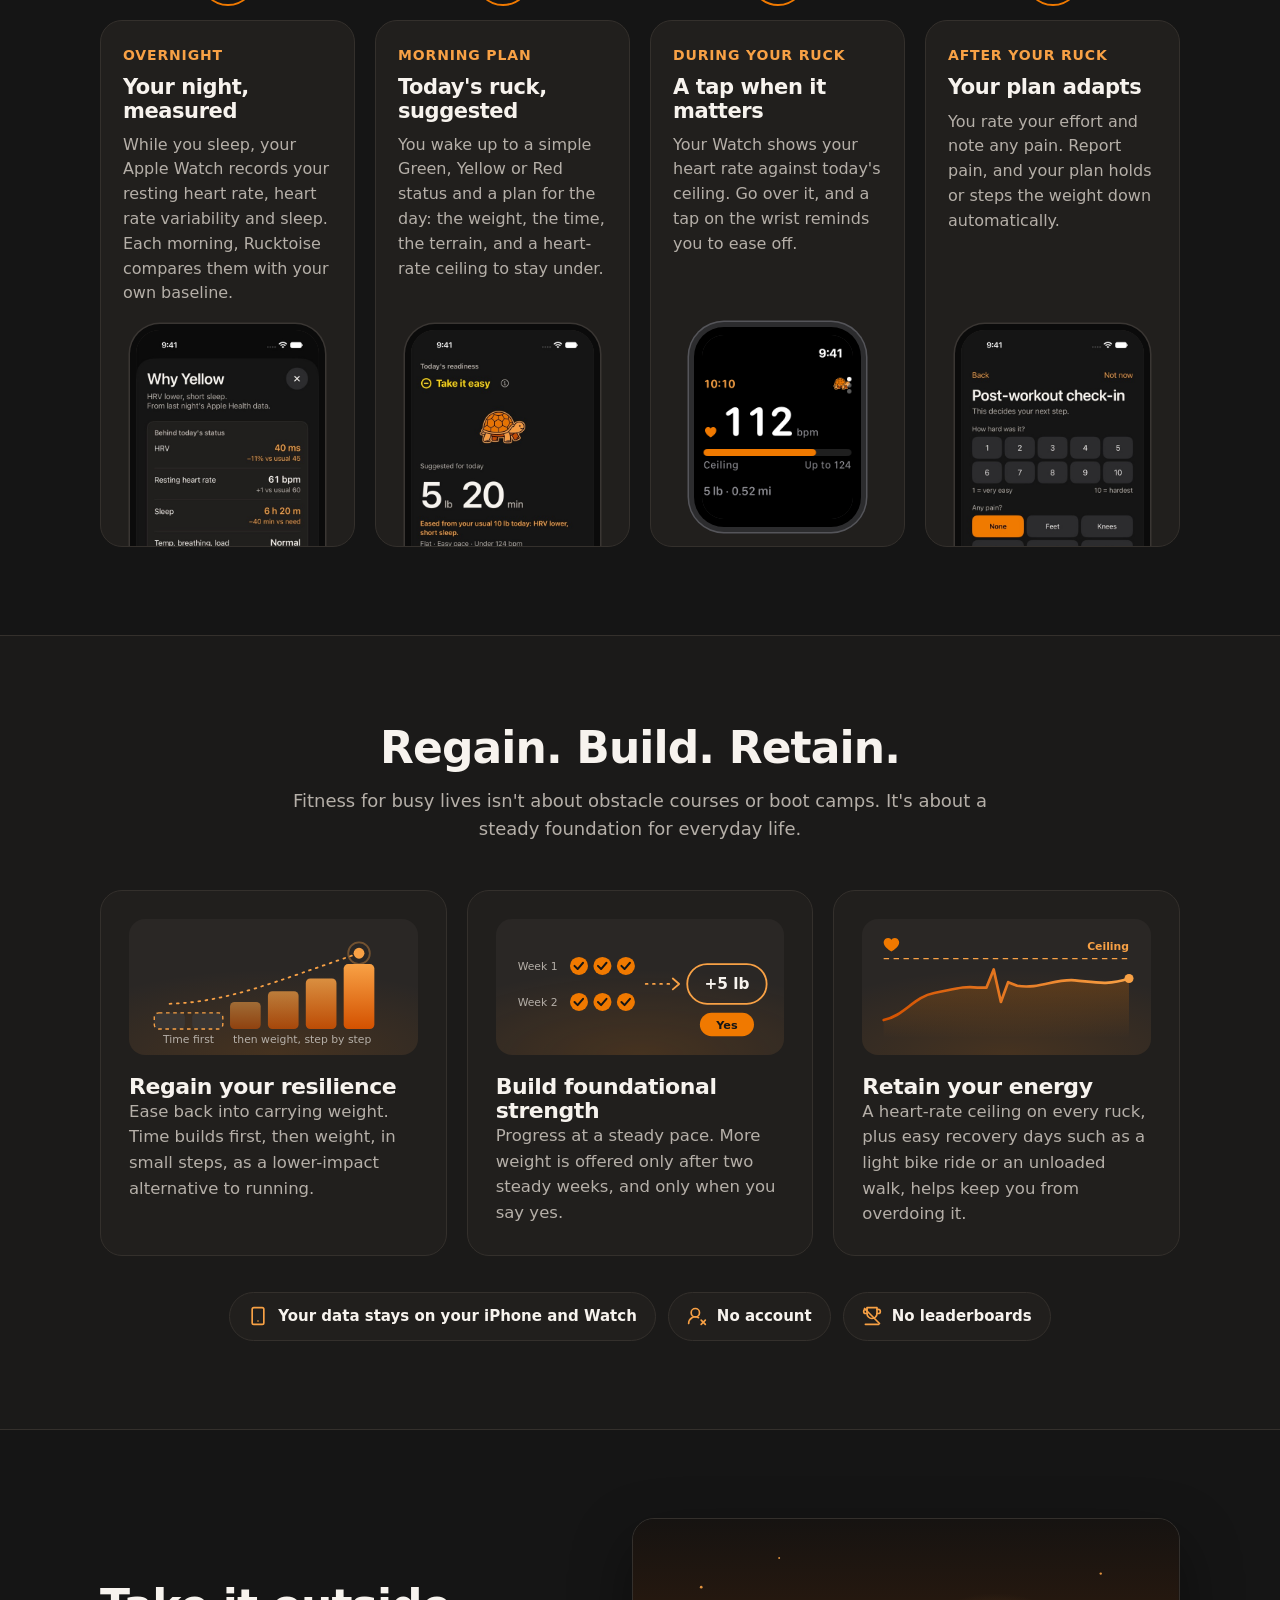
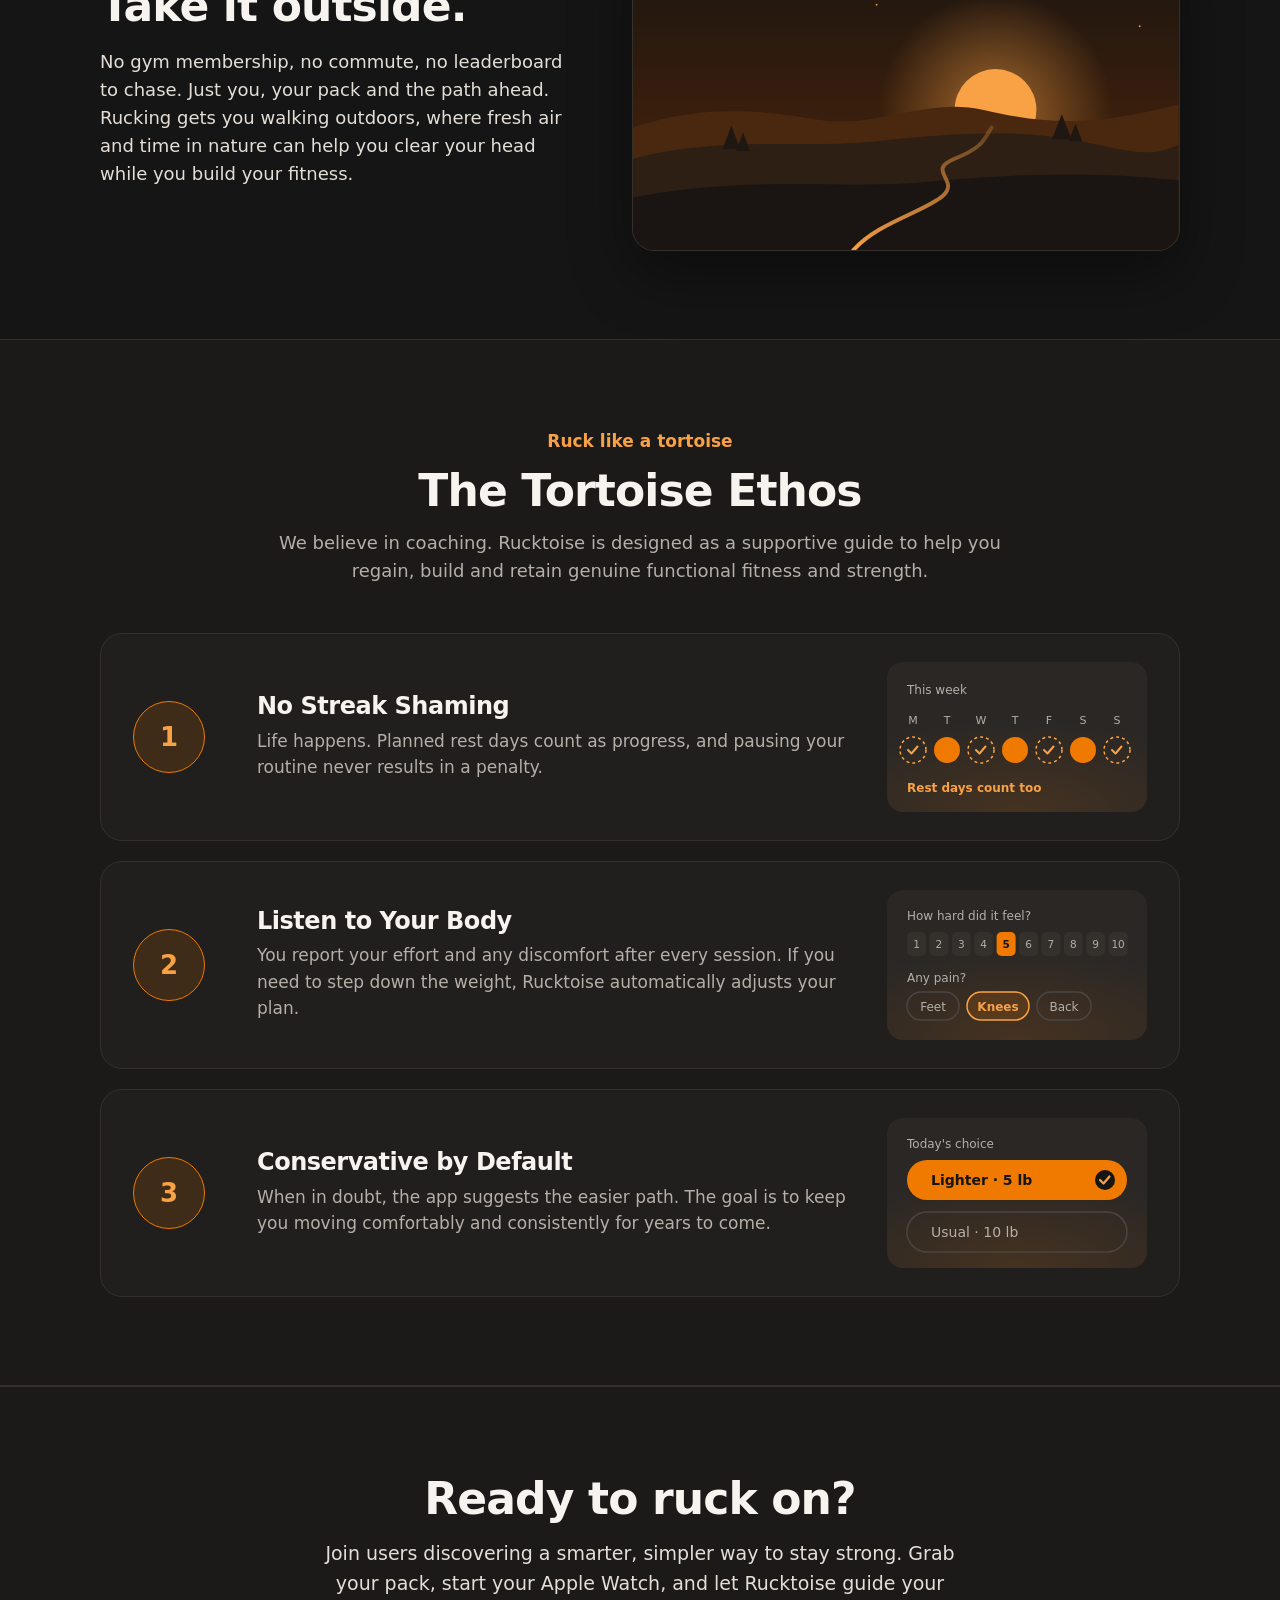
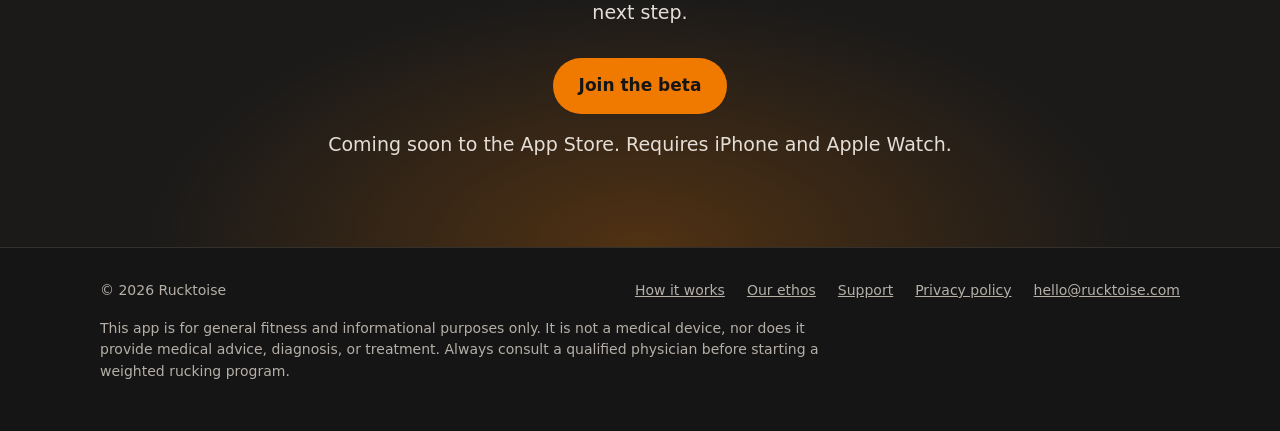
==== commit 18444b34: "Take it outside section, and Fitness for busy lives Co-Authored-By: Claude Opus 5.5 <noreply@anthrop" ====
--- a/index.html
+++ b/index.html
@@ -226,6 +226,18 @@
   .mobile-cta .btn{width:auto;min-height:48px;padding:0 22px;font-size:16px}
   footer{padding-bottom:110px}
 }
+
+/* Take it outside */
+.outside .wrap{display:grid;grid-template-columns:1fr 1.15fr;gap:56px;align-items:center}
+.outside p{color:#E4DED7;font-size:18px;margin:18px 0 0;max-width:30em}
+.scene{margin:0;border-radius:var(--radius);overflow:hidden;border:1px solid var(--line);box-shadow:0 24px 60px rgba(0,0,0,.4)}
+.scene svg{display:block;width:100%;height:auto}
+.js .scene .trail{stroke-dasharray:1;stroke-dashoffset:1;transition:stroke-dashoffset 2.2s ease .3s}
+.js .scene.in .trail{stroke-dashoffset:0}
+.js .scene .sun{transform-box:fill-box;transform-origin:center;transform:translateY(26px);transition:transform 2s cubic-bezier(.2,.7,.2,1)}
+.js .scene.in .sun{transform:none}
+@media (max-width:960px){.outside .wrap{grid-template-columns:1fr;gap:32px}}
+@media (prefers-reduced-motion:reduce){.js .scene .trail,.js .scene .sun{transition:none!important;transform:none!important;stroke-dashoffset:0!important}}
 
 @media (prefers-reduced-motion:reduce){
   .js [data-reveal],.js .art .grow,.js .art .draw,.js .art .pop,.js .art .fade{transition:none!important;transform:none!important;opacity:1!important;stroke-dashoffset:0!important}
@@ -331,7 +343,7 @@
     <div class="wrap">
       <div class="section-head" data-reveal>
         <h2 id="pillars-title">Regain. Build. Retain.</h2>
-        <p>Fitness in your 40s and 50s isn't about obstacle courses or boot camps. It's about a steady foundation for everyday life.</p>
+        <p>Fitness for busy lives isn't about obstacle courses or boot camps. It's about a steady foundation for everyday life.</p>
       </div>
       <div class="pillars">
         <article class="pillar" data-reveal style="transition-delay:0.0s">
@@ -389,7 +401,33 @@
     </div>
   </section>
 
-  <section class="section" id="ethos" aria-labelledby="ethos-title">
+  <section class="section outside" aria-labelledby="outside-title">
+    <div class="wrap">
+      <div data-reveal>
+        <h2 id="outside-title">Take it outside.</h2>
+        <p>No gym membership, no commute, no leaderboard to chase. Just you, your pack and the path ahead. Rucking gets you walking outdoors, where fresh air and time in nature can help you clear your head while you build your fitness.</p>
+      </div>
+      <figure class="scene" data-reveal style="transition-delay:.12s">
+        <svg viewBox="0 0 560 340" role="img" aria-label="A trail winding over hills toward a rising sun">
+          <defs>
+            <linearGradient id="sky" x1="0" y1="0" x2="0" y2="1"><stop offset="0" stop-color="#161311"/><stop offset=".62" stop-color="#3A1F0C"/><stop offset="1" stop-color="#7A3A0A"/></linearGradient>
+            <radialGradient id="glow" cx=".5" cy=".5" r=".5"><stop offset="0" stop-color="#F8A145" stop-opacity=".55"/><stop offset="1" stop-color="#F8A145" stop-opacity="0"/></radialGradient>
+            <linearGradient id="trailG" x1="0" y1="1" x2="0" y2="0"><stop offset="0" stop-color="#F8A145"/><stop offset="1" stop-color="#F8A145" stop-opacity=".25"/></linearGradient>
+          </defs>
+          <rect width="560" height="340" fill="url(#sky)"/>
+          <g class="sun"><circle cx="372" cy="196" r="120" fill="url(#glow)"/><circle cx="372" cy="196" r="42" fill="#F8A145"/></g>
+          <path d="M0 214 C70 190 130 196 190 206 S300 182 360 196 S470 214 560 190 V340 H0 Z" fill="#4A2810"/>
+          <path d="M0 246 C90 222 170 236 250 228 S400 214 470 230 S540 238 560 232 V340 H0 Z" fill="#2E1F15"/>
+          <g fill="#1F1712"><path d="M92 236l9-24 9 24z"/><path d="M106 238l7-19 7 19z"/><path d="M430 226l10-26 10 26z"/><path d="M447 228l7-18 7 18z"/></g>
+          <path d="M0 286 C120 262 220 278 300 270 S470 258 560 268 V340 H0 Z" fill="#1A1512"/>
+          <path class="trail" pathLength="1" d="M226 340 C250 312 300 300 318 284 S300 258 330 246 S360 226 368 214" fill="none" stroke="url(#trailG)" stroke-width="4" stroke-linecap="round" stroke-dasharray="1"/>
+          <g fill="#F8A145" opacity=".9"><circle cx="70" cy="70" r="1.4"/><circle cx="150" cy="40" r="1"/><circle cx="480" cy="56" r="1.2"/><circle cx="250" cy="88" r="1"/><circle cx="520" cy="110" r="1"/></g>
+        </svg>
+      </figure>
+    </div>
+  </section>
+
+  <section class="section alt" id="ethos" aria-labelledby="ethos-title">
     <div class="wrap">
       <div class="section-head" data-reveal>
         <p class="eyebrow">Ruck like a tortoise</p>
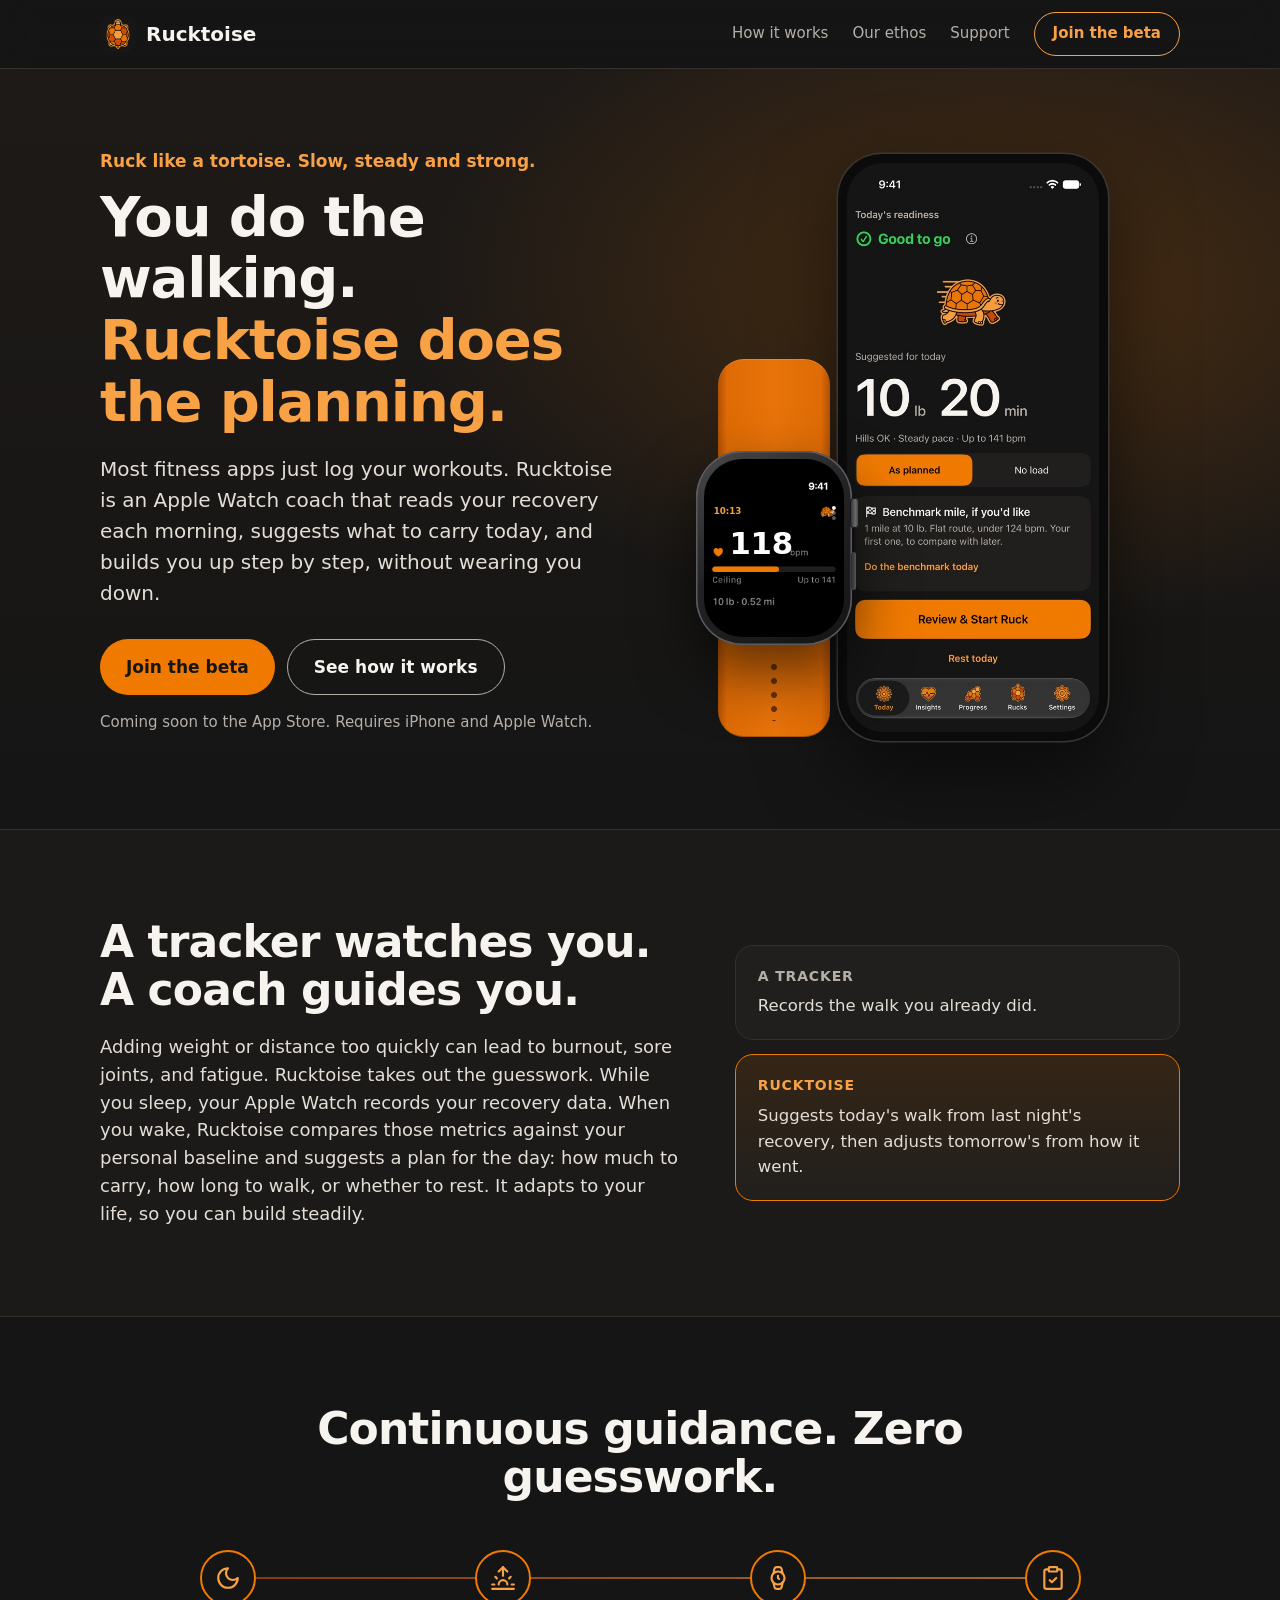
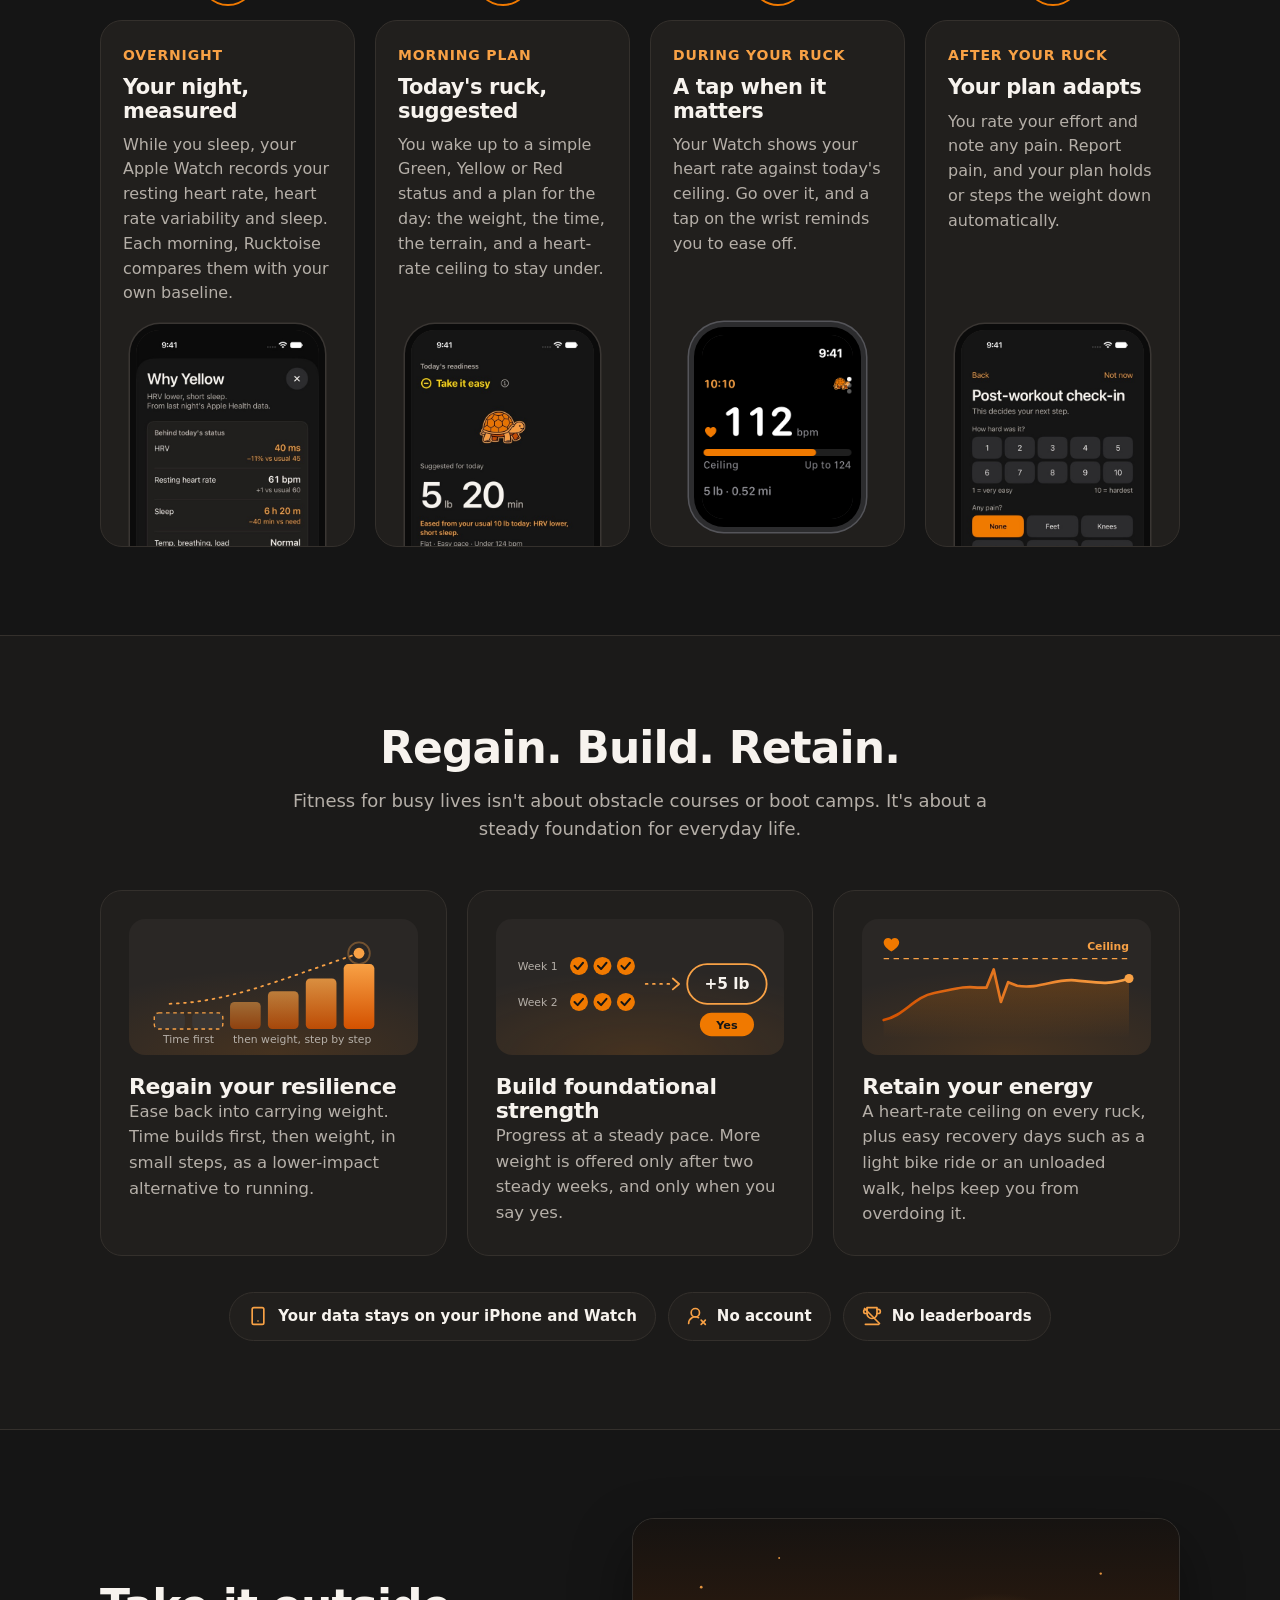
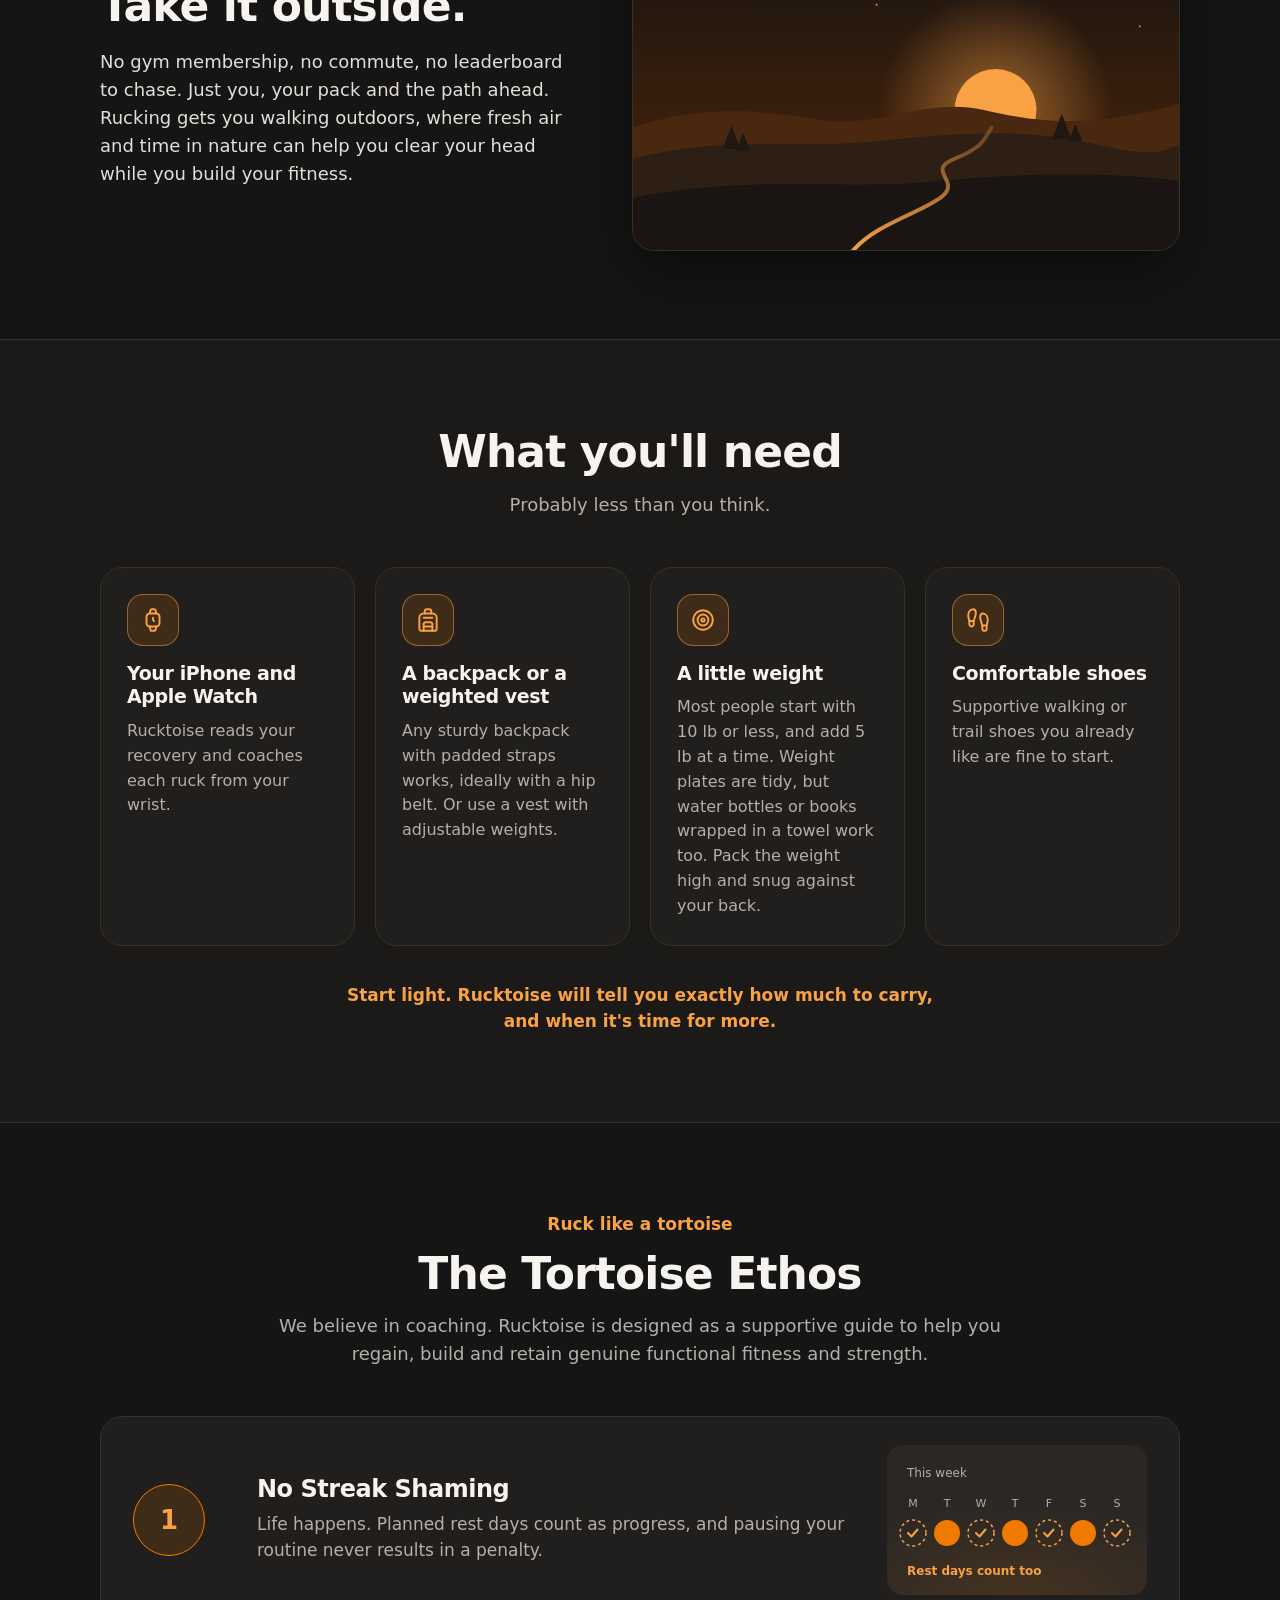
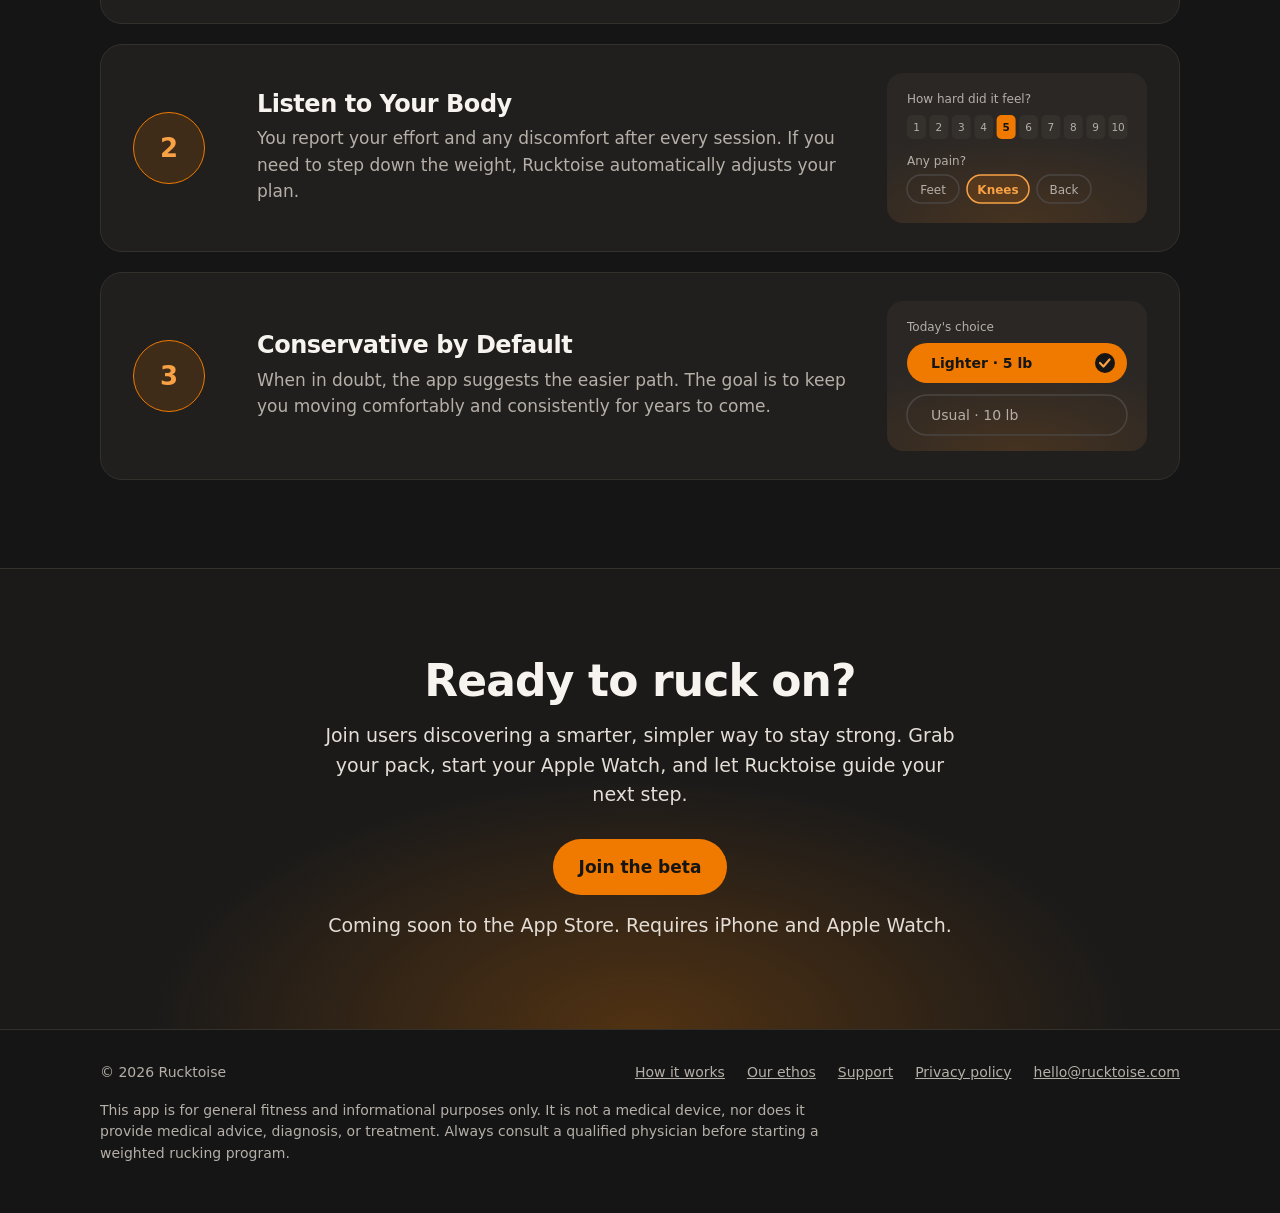
==== commit 95dfff6c: "What you'll need section Co-Authored-By: Claude Opus 5.5 <noreply@anthropic.com>" ====
--- a/index.html
+++ b/index.html
@@ -226,6 +226,18 @@
   .mobile-cta .btn{width:auto;min-height:48px;padding:0 22px;font-size:16px}
   footer{padding-bottom:110px}
 }
+
+/* What you'll need */
+.gear{display:grid;grid-template-columns:repeat(4,1fr);gap:20px}
+.gear-card{background:var(--card);border:1px solid var(--line);border-radius:var(--radius);padding:26px;display:flex;flex-direction:column;gap:10px;transition:transform .25s ease,border-color .25s ease,box-shadow .25s ease}
+@media (hover:hover){.gear-card:hover{transform:translateY(-4px);border-color:#4A4542;box-shadow:0 18px 40px rgba(0,0,0,.35)}}
+.gear-icon{width:52px;height:52px;border-radius:16px;display:grid;place-items:center;background:rgba(240,121,0,.14);border:1.5px solid rgba(248,161,69,.5);margin-bottom:6px}
+.gear-icon svg{width:26px;height:26px;stroke:var(--gold);fill:none;stroke-width:1.8;stroke-linecap:round;stroke-linejoin:round}
+.gear-card h3{font-size:19px;line-height:1.25}
+.gear-card p{color:var(--sub);font-size:16px;margin:0}
+.gear-note{text-align:center;color:var(--gold);font-size:17px;font-weight:600;margin:36px auto 0;max-width:36em}
+@media (max-width:1000px){.gear{grid-template-columns:repeat(2,1fr)}}
+@media (max-width:720px){.gear{grid-template-columns:1fr}}
 
 /* Take it outside */
 .outside .wrap{display:grid;grid-template-columns:1fr 1.15fr;gap:56px;align-items:center}
@@ -427,7 +439,39 @@
     </div>
   </section>
 
-  <section class="section alt" id="ethos" aria-labelledby="ethos-title">
+  <section class="section alt" id="gear" aria-labelledby="gear-title">
+    <div class="wrap">
+      <div class="section-head" data-reveal>
+        <h2 id="gear-title">What you'll need</h2>
+        <p>Probably less than you think.</p>
+      </div>
+      <div class="gear">
+        <article class="gear-card" data-reveal>
+          <span class="gear-icon" aria-hidden="true"><svg viewBox="0 0 24 24"><rect x="6" y="6" width="12" height="12" rx="3"/><path d="M9 6l.7-3.2A1 1 0 0 1 10.7 2h2.6a1 1 0 0 1 1 .8L15 6"/><path d="M9 18l.7 3.2a1 1 0 0 0 1 .8h2.6a1 1 0 0 0 1-.8L15 18"/><path d="M12 10v2l1 1"/></svg></span>
+          <h3>Your iPhone and Apple Watch</h3>
+          <p>Rucktoise reads your recovery and coaches each ruck from your wrist.</p>
+        </article>
+        <article class="gear-card" data-reveal style="transition-delay:.1s">
+          <span class="gear-icon" aria-hidden="true"><svg viewBox="0 0 24 24"><path d="M4 10a4 4 0 0 1 4-4h8a4 4 0 0 1 4 4v10a2 2 0 0 1-2 2H6a2 2 0 0 1-2-2Z"/><path d="M8 10h8"/><path d="M8 18h8"/><path d="M8 22v-6a2 2 0 0 1 2-2h4a2 2 0 0 1 2 2v6"/><path d="M9 6V4a2 2 0 0 1 2-2h2a2 2 0 0 1 2 2v2"/></svg></span>
+          <h3>A backpack or a weighted vest</h3>
+          <p>Any sturdy backpack with padded straps works, ideally with a hip belt. Or use a vest with adjustable weights.</p>
+        </article>
+        <article class="gear-card" data-reveal style="transition-delay:.2s">
+          <span class="gear-icon" aria-hidden="true"><svg viewBox="0 0 24 24"><circle cx="12" cy="12" r="9"/><circle cx="12" cy="12" r="5"/><circle cx="12" cy="12" r="1.5"/></svg></span>
+          <h3>A little weight</h3>
+          <p>Most people start with 10 lb or less, and add 5 lb at a time. Weight plates are tidy, but water bottles or books wrapped in a towel work too. Pack the weight high and snug against your back.</p>
+        </article>
+        <article class="gear-card" data-reveal style="transition-delay:.3s">
+          <span class="gear-icon" aria-hidden="true"><svg viewBox="0 0 24 24"><path d="M4 16v-2.38C4 11.5 2.97 10.5 3 8c.03-2.72 1.49-6 4.5-6C9.37 2 10 3.8 10 5.5c0 3.11-2 5.66-2 8.68V16a2 2 0 1 1-4 0Z"/><path d="M20 20v-2.38c0-2.12 1.03-3.12 1-5.62-.03-2.72-1.49-6-4.5-6C14.63 6 14 7.8 14 9.5c0 3.11 2 5.66 2 8.68V20a2 2 0 1 0 4 0Z"/><path d="M16 17h4"/><path d="M4 13h4"/></svg></span>
+          <h3>Comfortable shoes</h3>
+          <p>Supportive walking or trail shoes you already like are fine to start.</p>
+        </article>
+      </div>
+      <p class="gear-note" data-reveal>Start light. Rucktoise will tell you exactly how much to carry, and when it's time for more.</p>
+    </div>
+  </section>
+
+  <section class="section" id="ethos" aria-labelledby="ethos-title">
     <div class="wrap">
       <div class="section-head" data-reveal>
         <p class="eyebrow">Ruck like a tortoise</p>
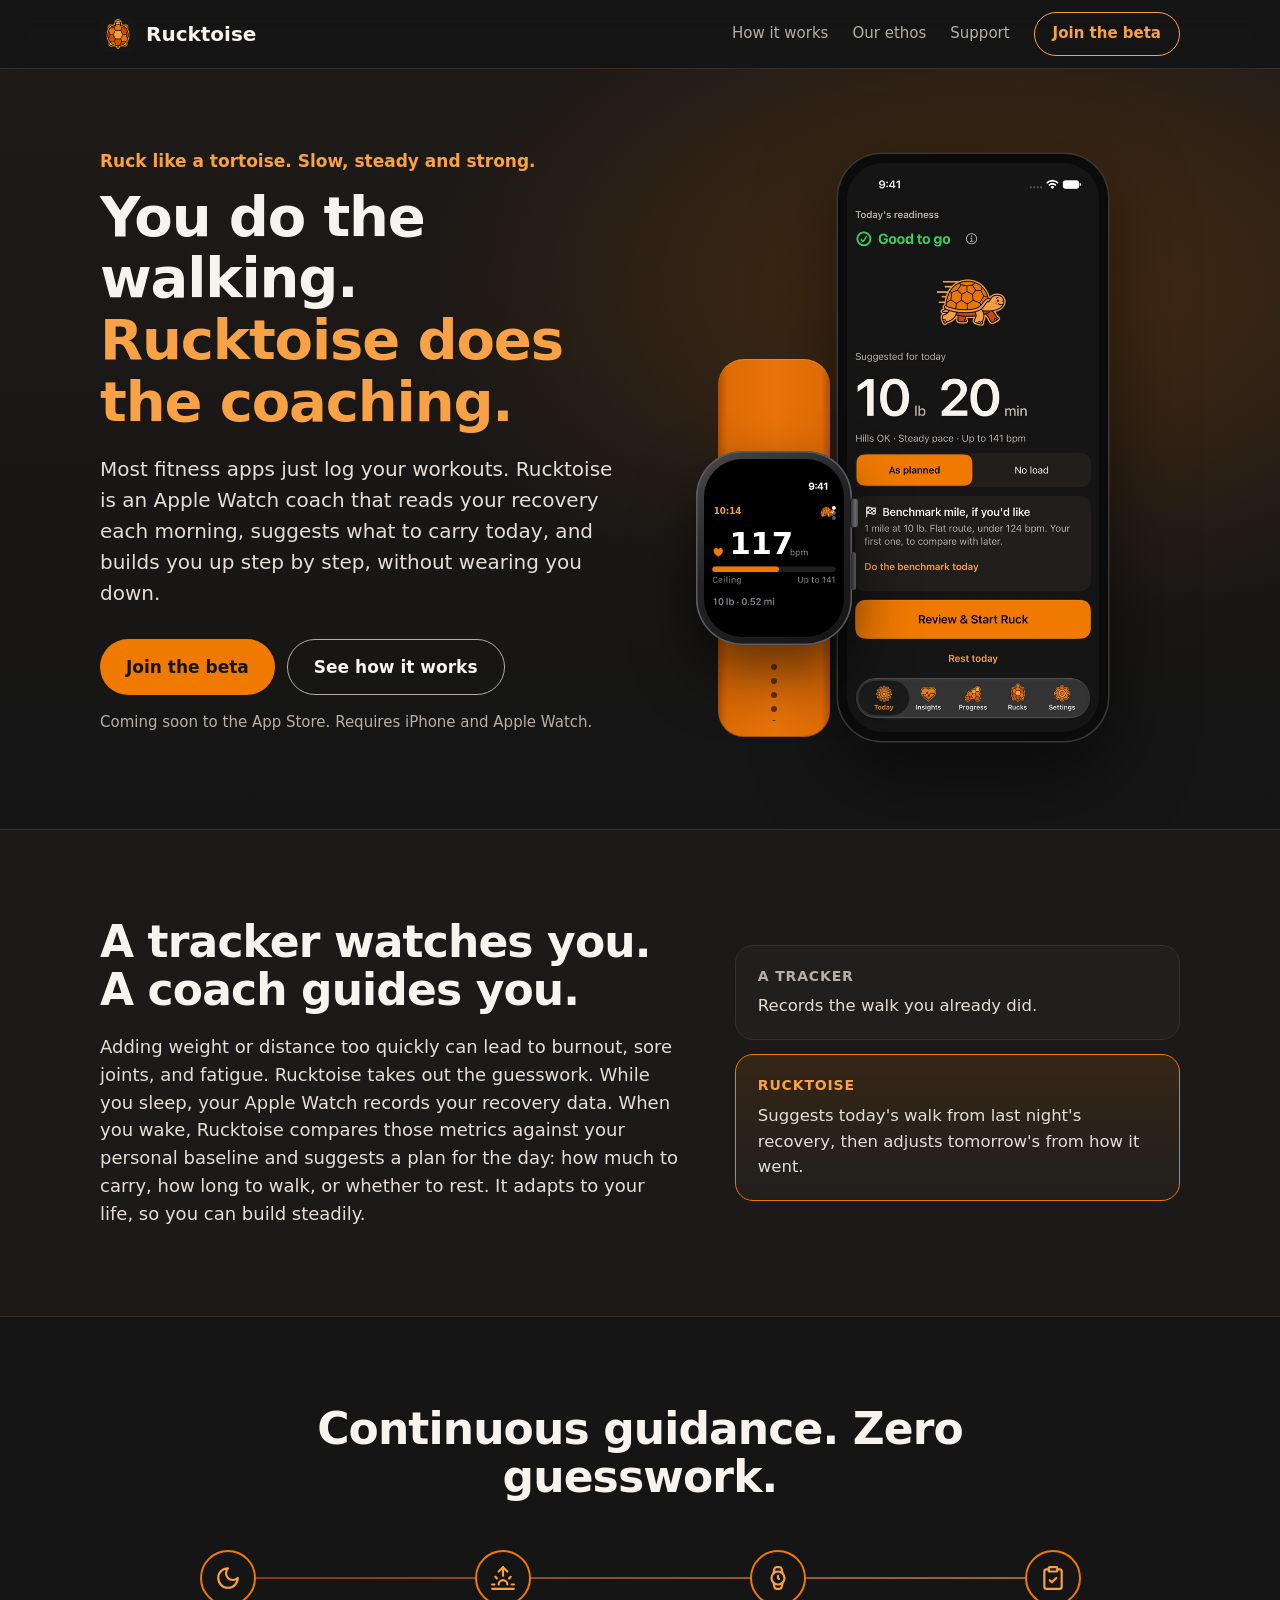
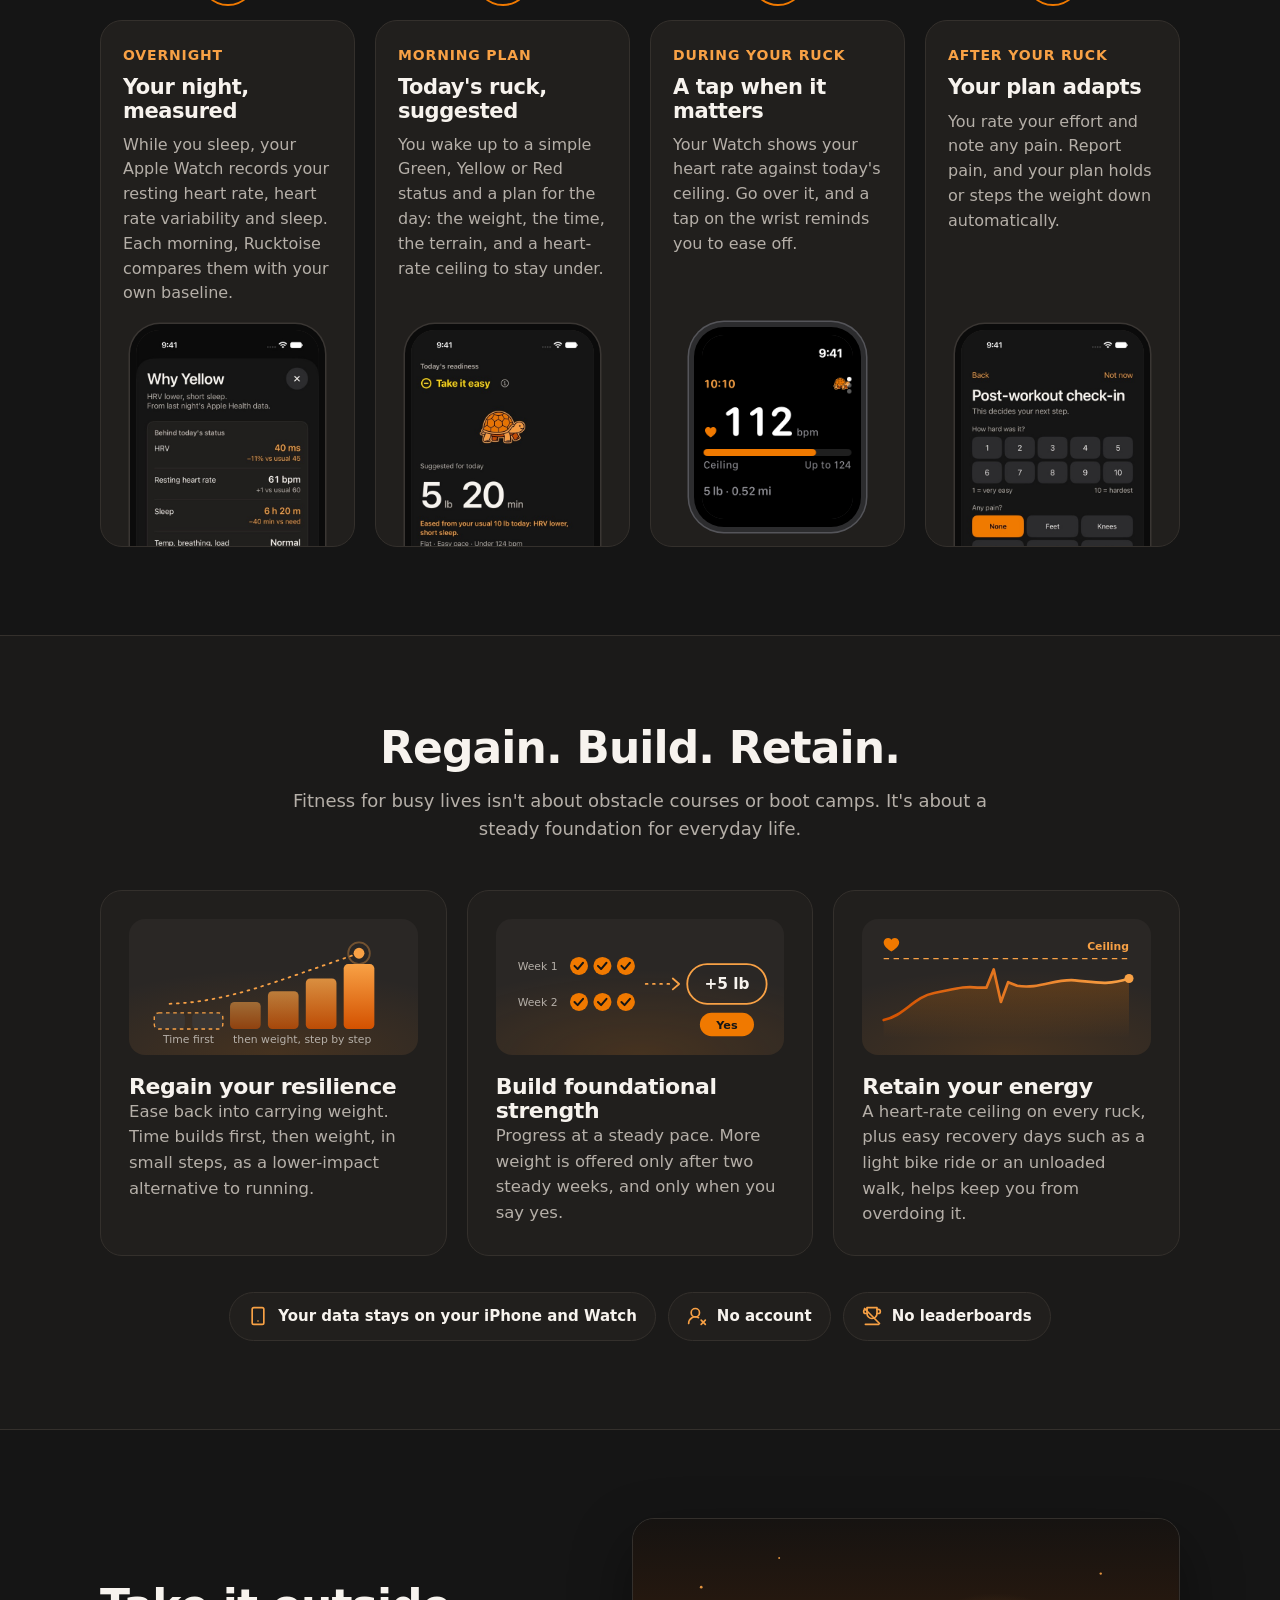
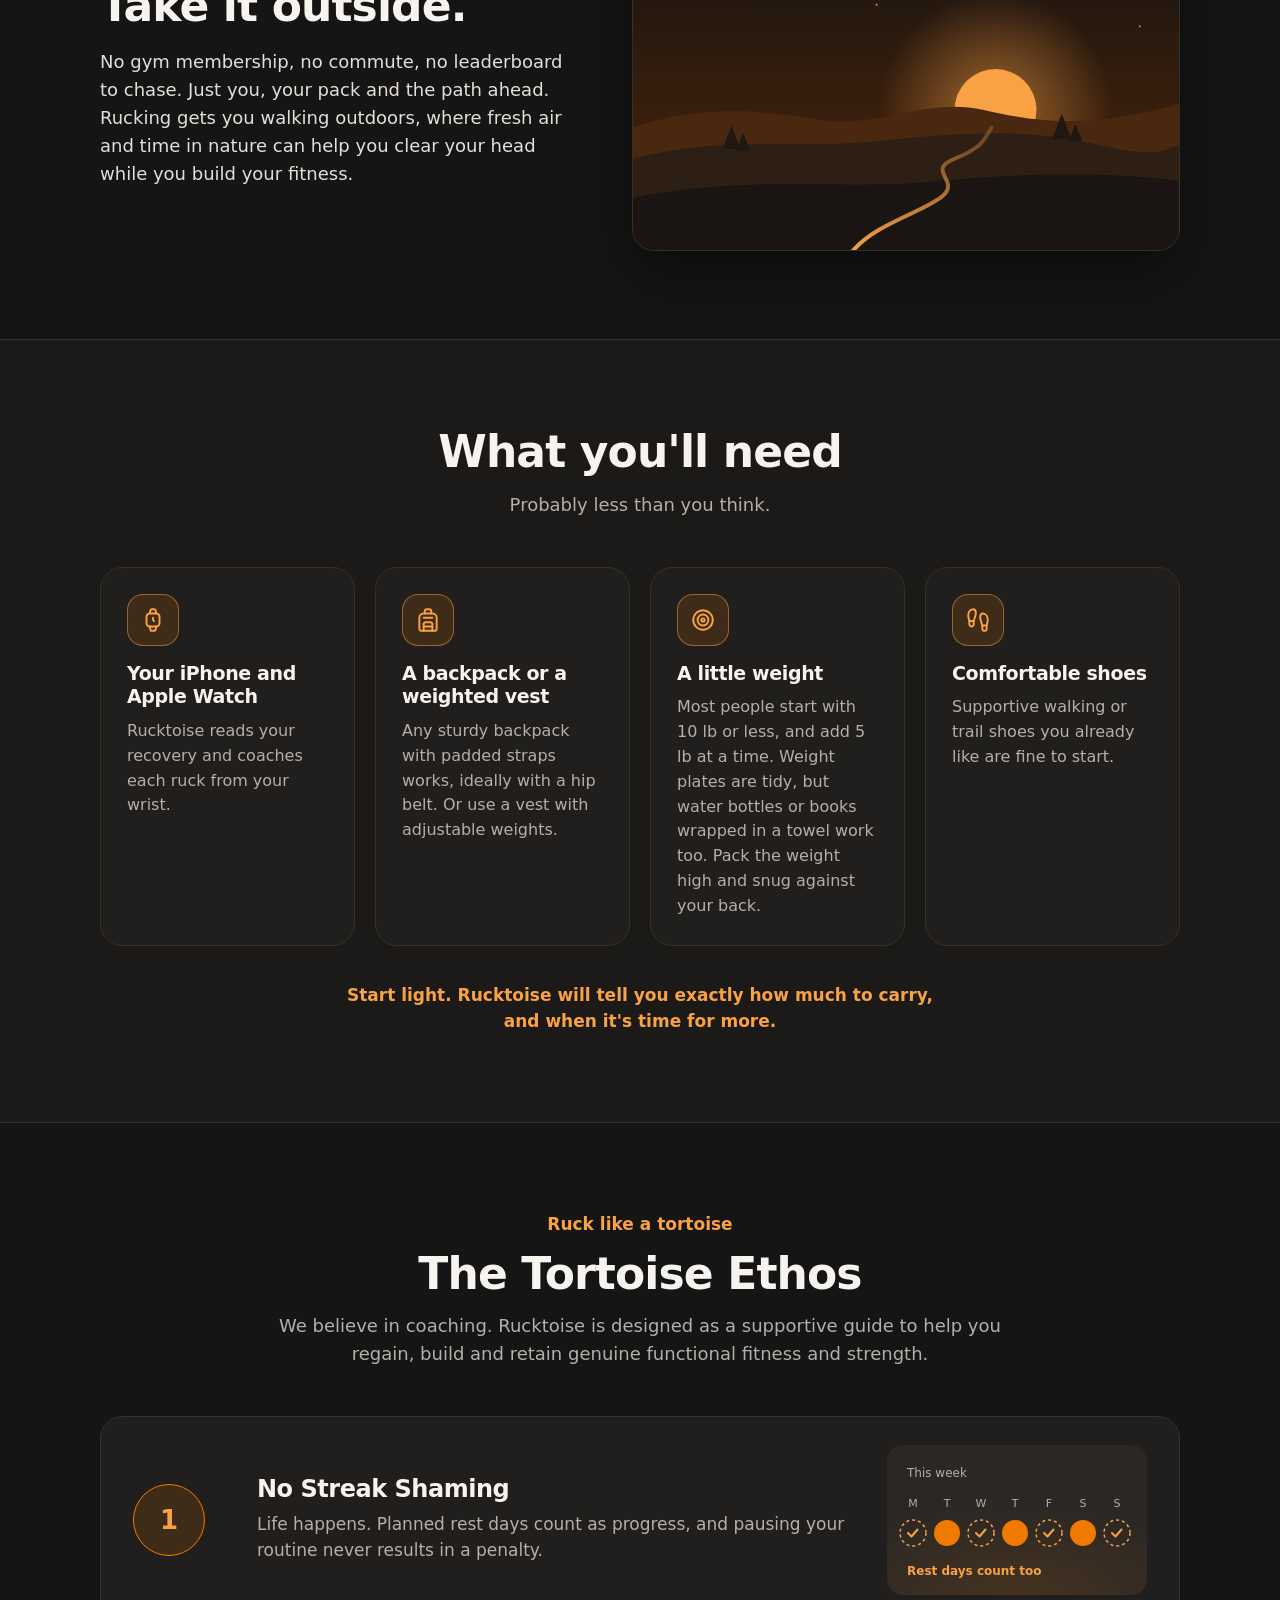
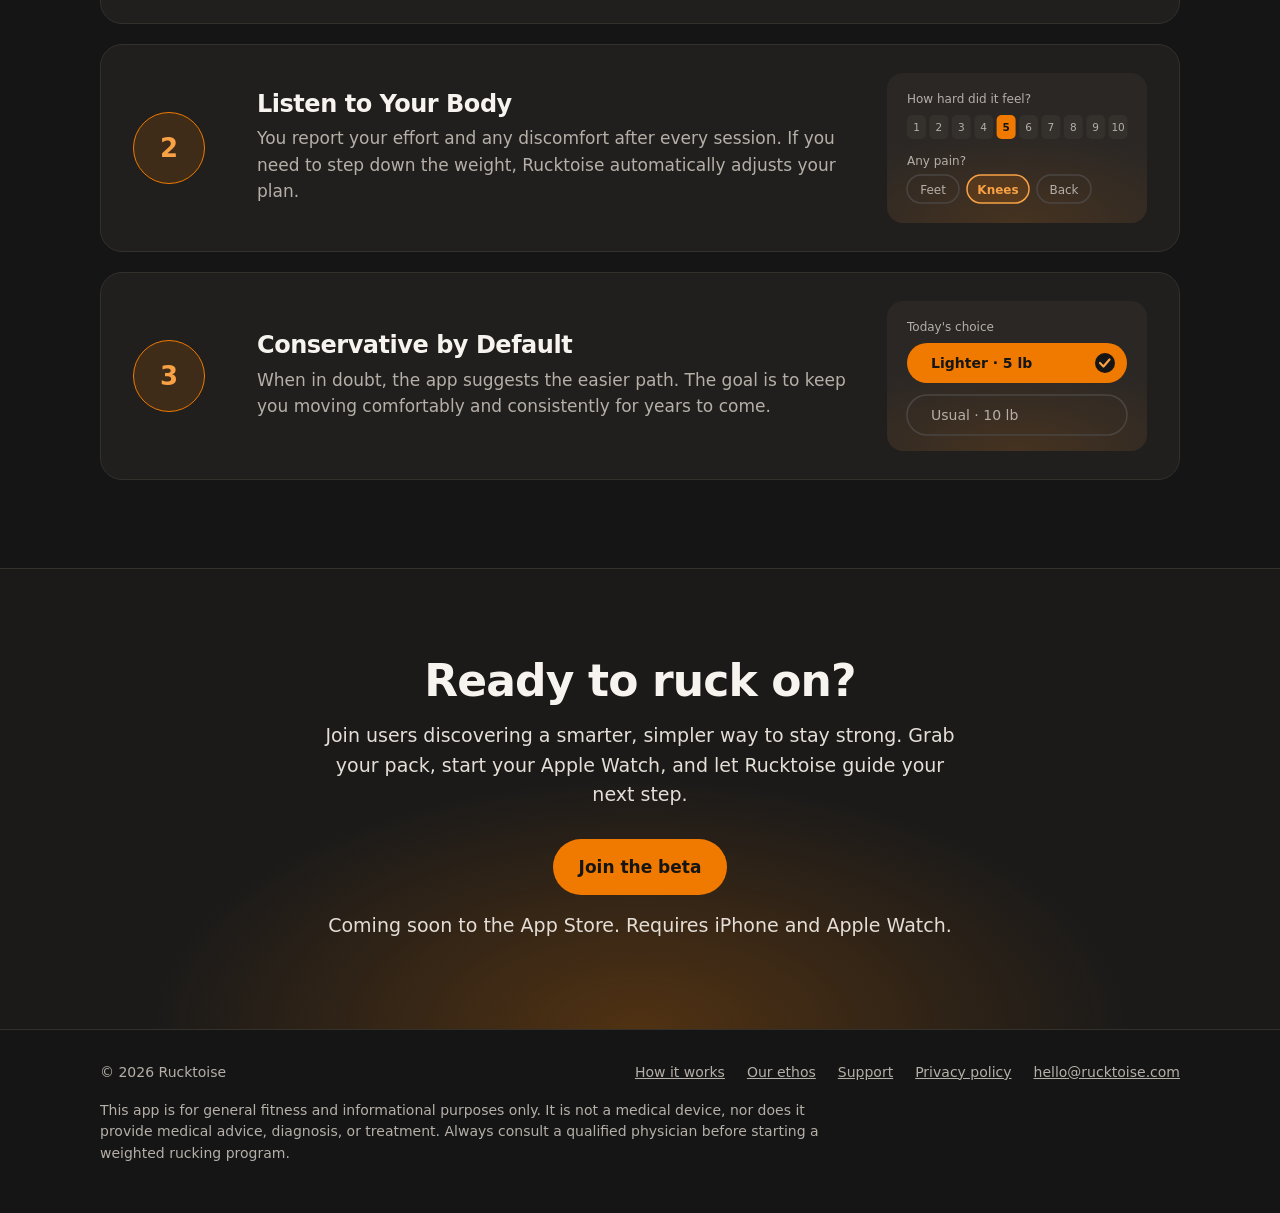
==== commit 100e758c: "Headline: You do the walking. Rucktoise does the coaching. Co-Authored-By: Claude Opus 5.5 <noreply@" ====
--- a/index.html
+++ b/index.html
@@ -4,17 +4,17 @@
 <meta charset="utf-8">
 <meta name="viewport" content="width=device-width, initial-scale=1">
 <title>Rucktoise: Rucking and Weighted Vest Coach for Apple Watch</title>
-<meta name="description" content="You do the walking. Rucktoise does the planning. A rucking and weighted vest coach for iPhone and Apple Watch that reads your recovery each morning, suggests what to carry today, and builds you up step by step.">
+<meta name="description" content="You do the walking. Rucktoise does the coaching. A rucking and weighted vest coach for iPhone and Apple Watch that reads your recovery each morning, suggests what to carry today, and builds you up step by step.">
 <link rel="canonical" href="https://rucktoise.com/">
 <meta property="og:type" content="website">
 <meta property="og:url" content="https://rucktoise.com/">
 <meta property="og:site_name" content="Rucktoise">
-<meta property="og:title" content="Rucktoise: You do the walking. Rucktoise does the planning.">
+<meta property="og:title" content="Rucktoise: You do the walking. Rucktoise does the coaching.">
 <meta property="og:description" content="A rucking and weighted vest coach for iPhone and Apple Watch. It reads your recovery each morning and suggests what to carry today.">
-<meta property="og:image" content="https://rucktoise.com/assets/share.png">
+<meta property="og:image" content="https://rucktoise.com/assets/share-coaching.png">
 <meta property="og:image:width" content="1200">
 <meta property="og:image:height" content="630">
-<meta property="og:image:alt" content="Rucktoise on iPhone and Apple Watch, with the line: You do the walking. Rucktoise does the planning.">
+<meta property="og:image:alt" content="Rucktoise on iPhone and Apple Watch, with the line: You do the walking. Rucktoise does the coaching.">
 <meta name="twitter:card" content="summary_large_image">
 <link rel="apple-touch-icon" href="assets/icon.png">
 <meta name="theme-color" content="#151515">
@@ -277,7 +277,7 @@
     <div class="wrap">
       <div class="hero-copy">
         <p class="eyebrow">Ruck like a tortoise. Slow, steady and strong.</p>
-        <h1 id="hero-title">You do the walking. <span>Rucktoise does the planning.</span></h1>
+        <h1 id="hero-title">You do the walking. <span>Rucktoise does the coaching.</span></h1>
         <p class="lead">Most fitness apps just log your workouts. Rucktoise is an Apple Watch coach that reads your recovery each morning, suggests what to carry today, and builds you up step by step, without wearing you down.</p>
         <div class="cta-row" id="hero-cta">
           <a class="btn btn-primary" href="mailto:hello@rucktoise.com?subject=Join%20the%20Rucktoise%20beta&amp;body=Hi%2C%20I%27d%20like%20to%20join%20the%20Rucktoise%20beta.%20I%20have%20an%20iPhone%20and%20an%20Apple%20Watch.">Join the beta</a>
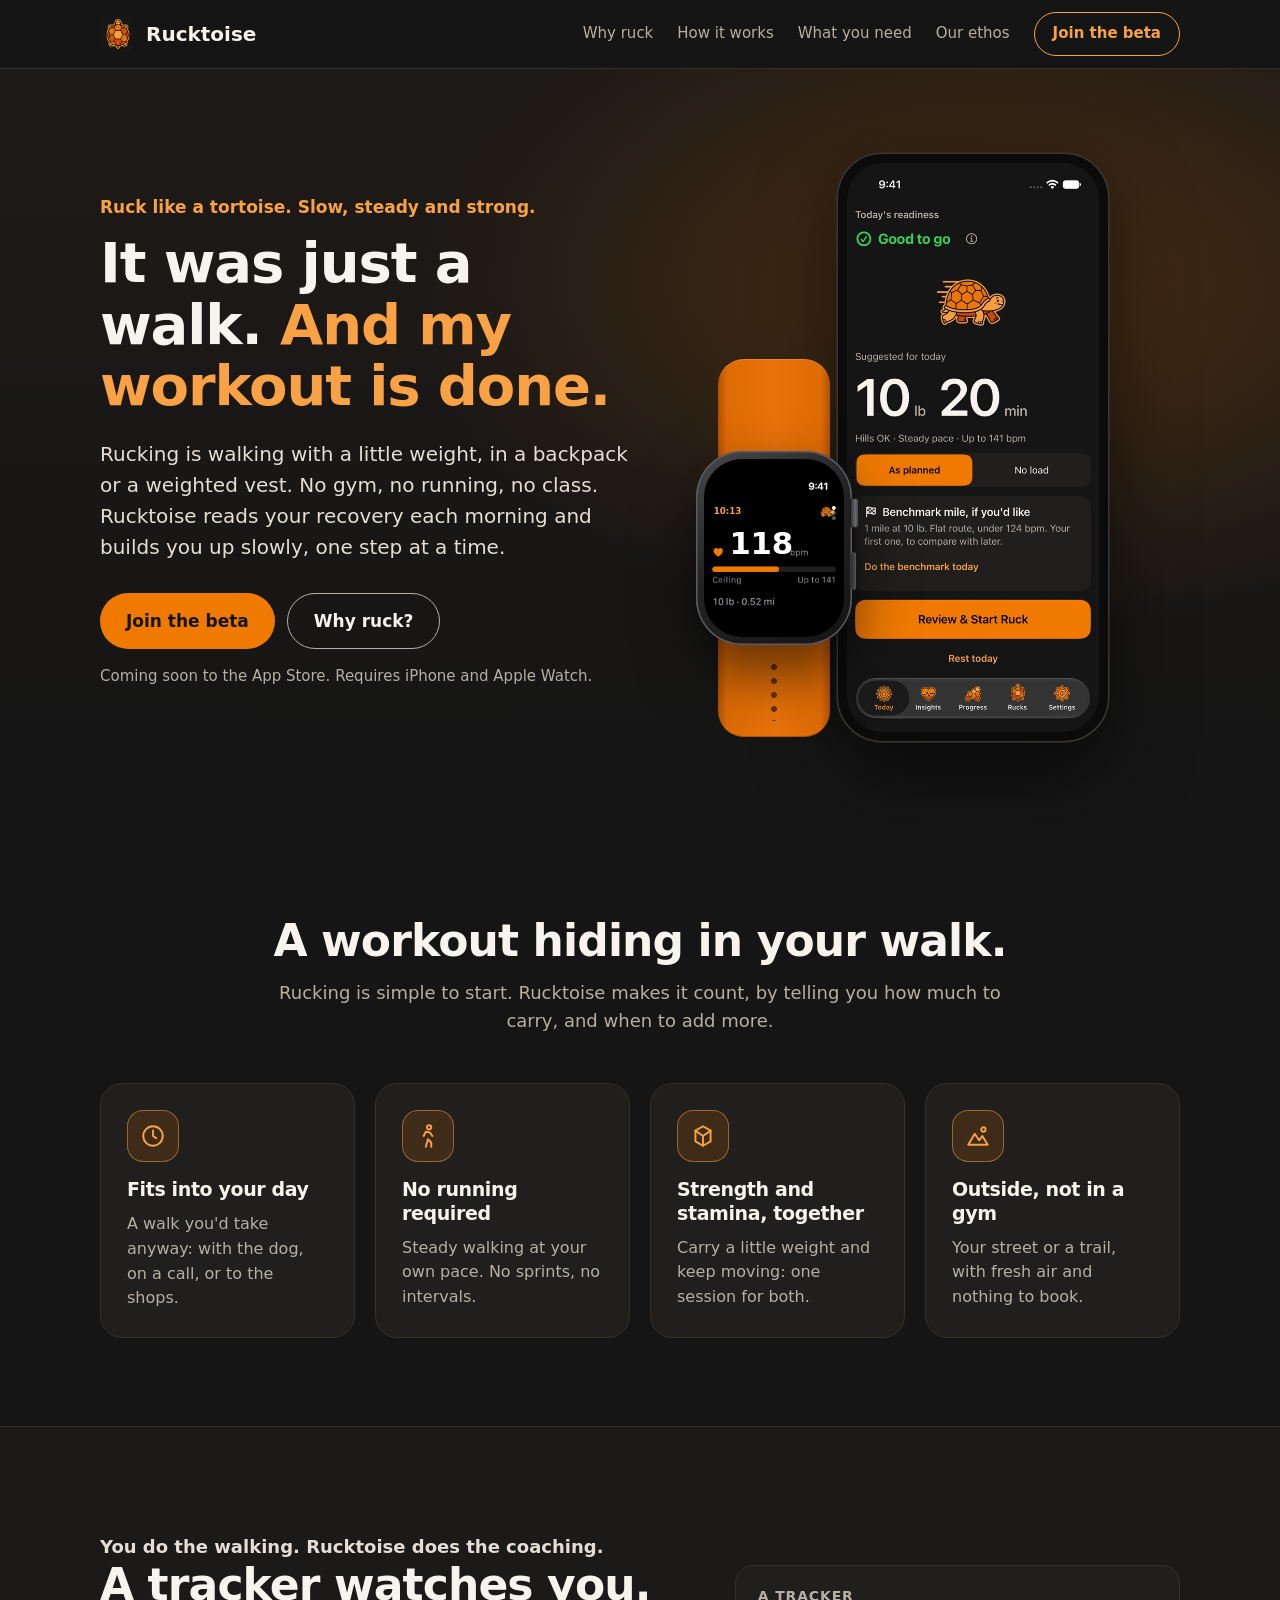
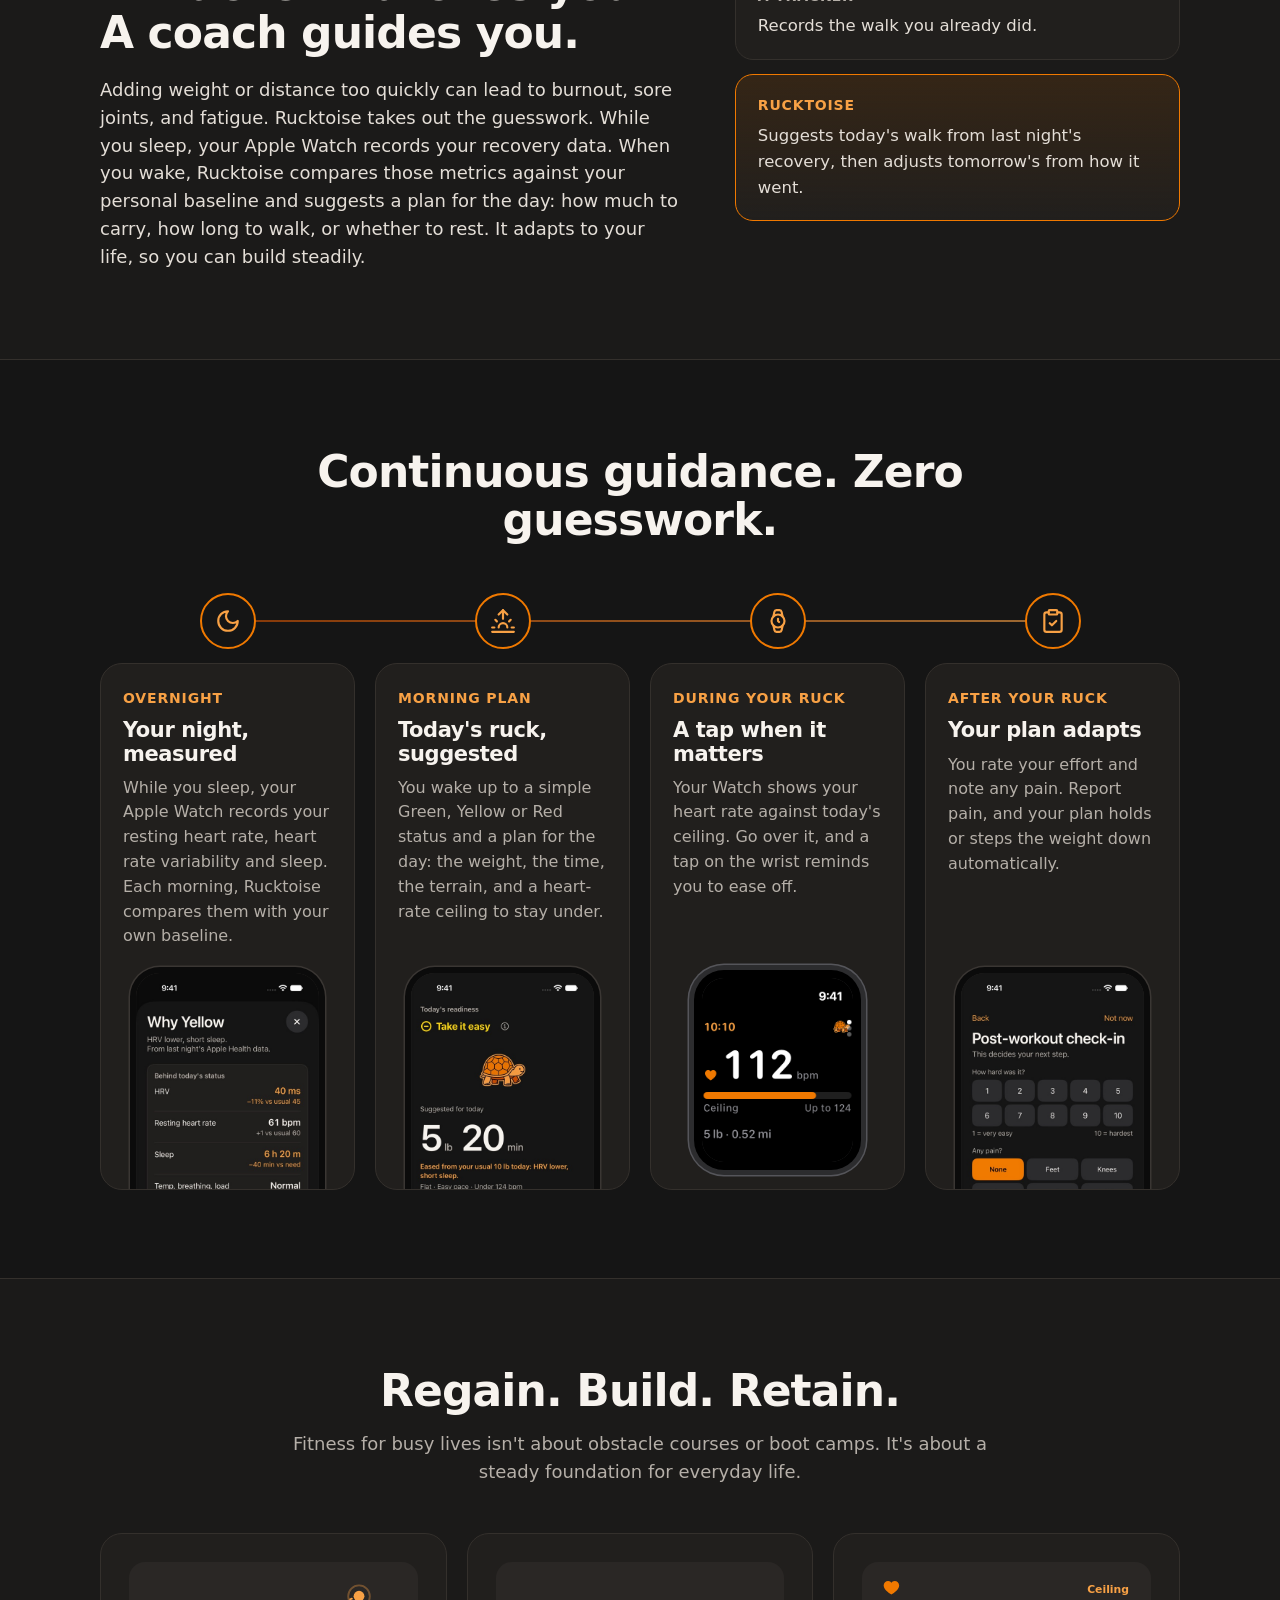
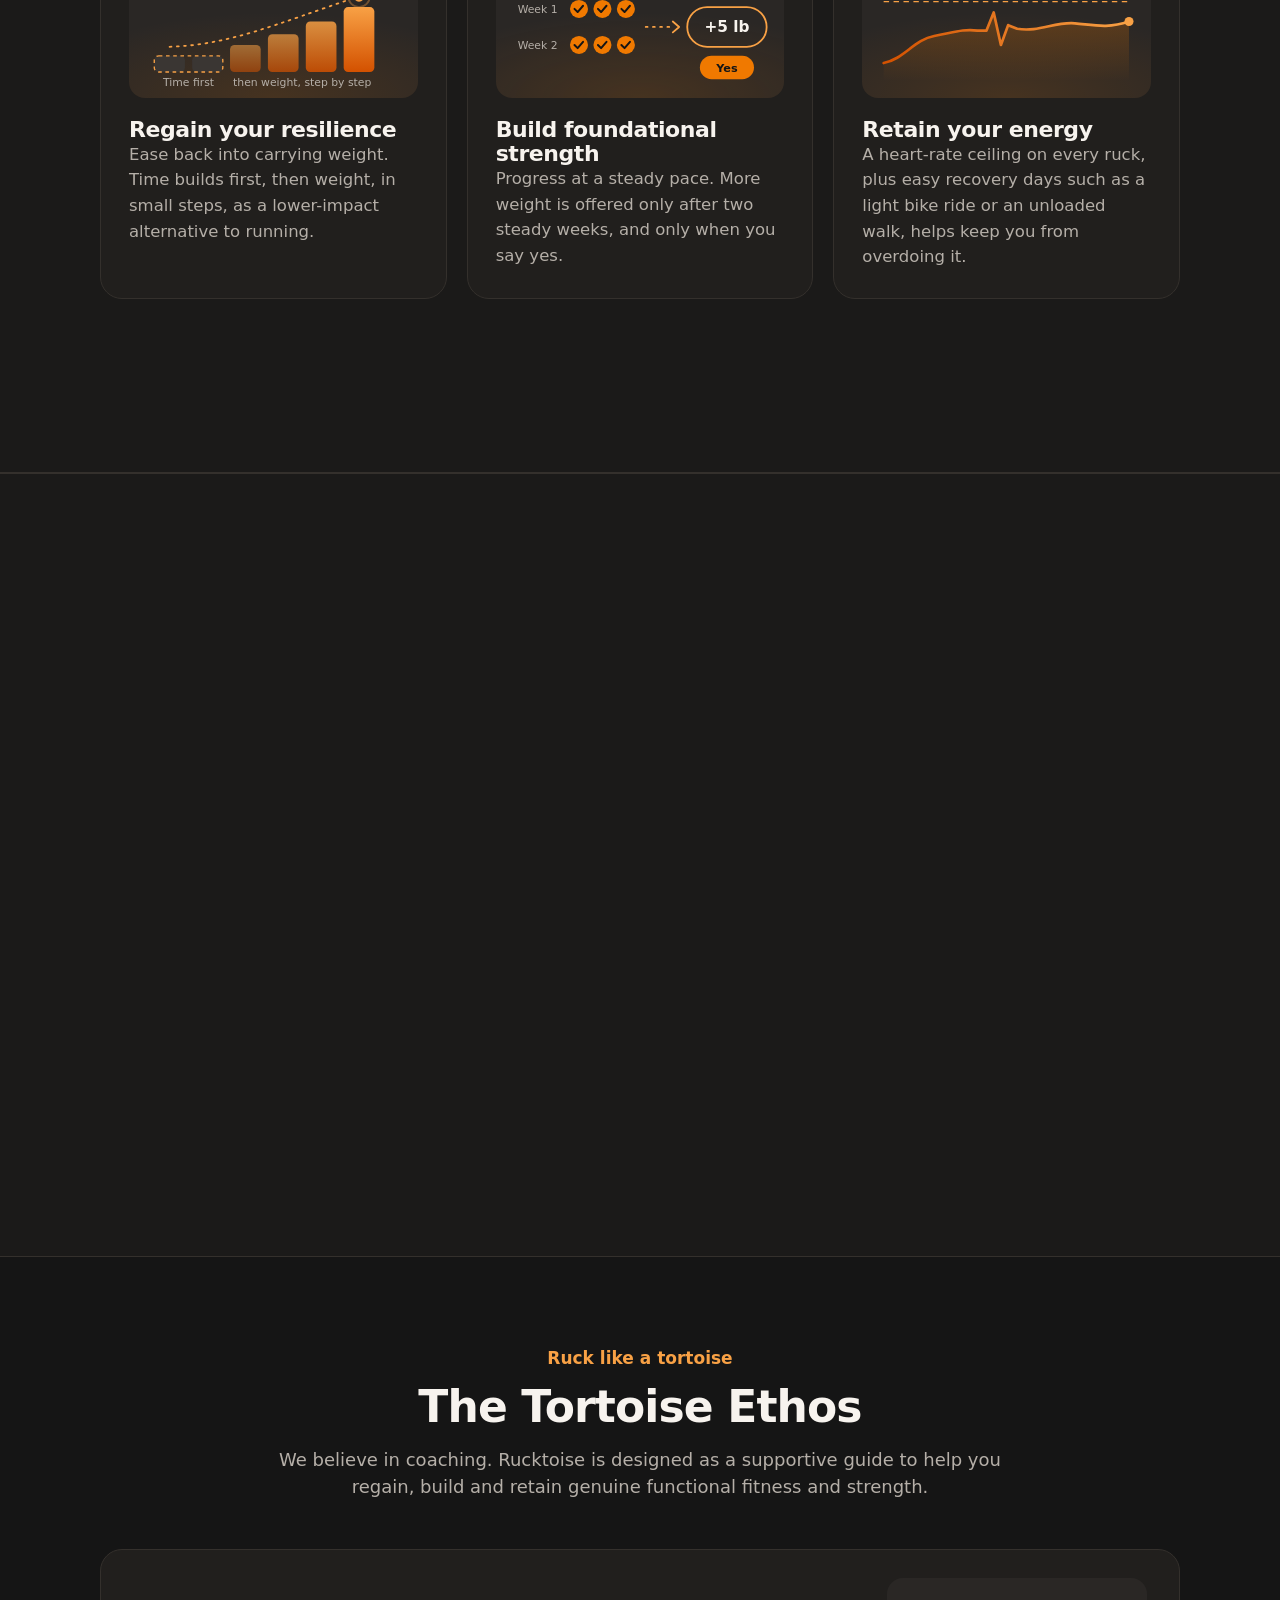
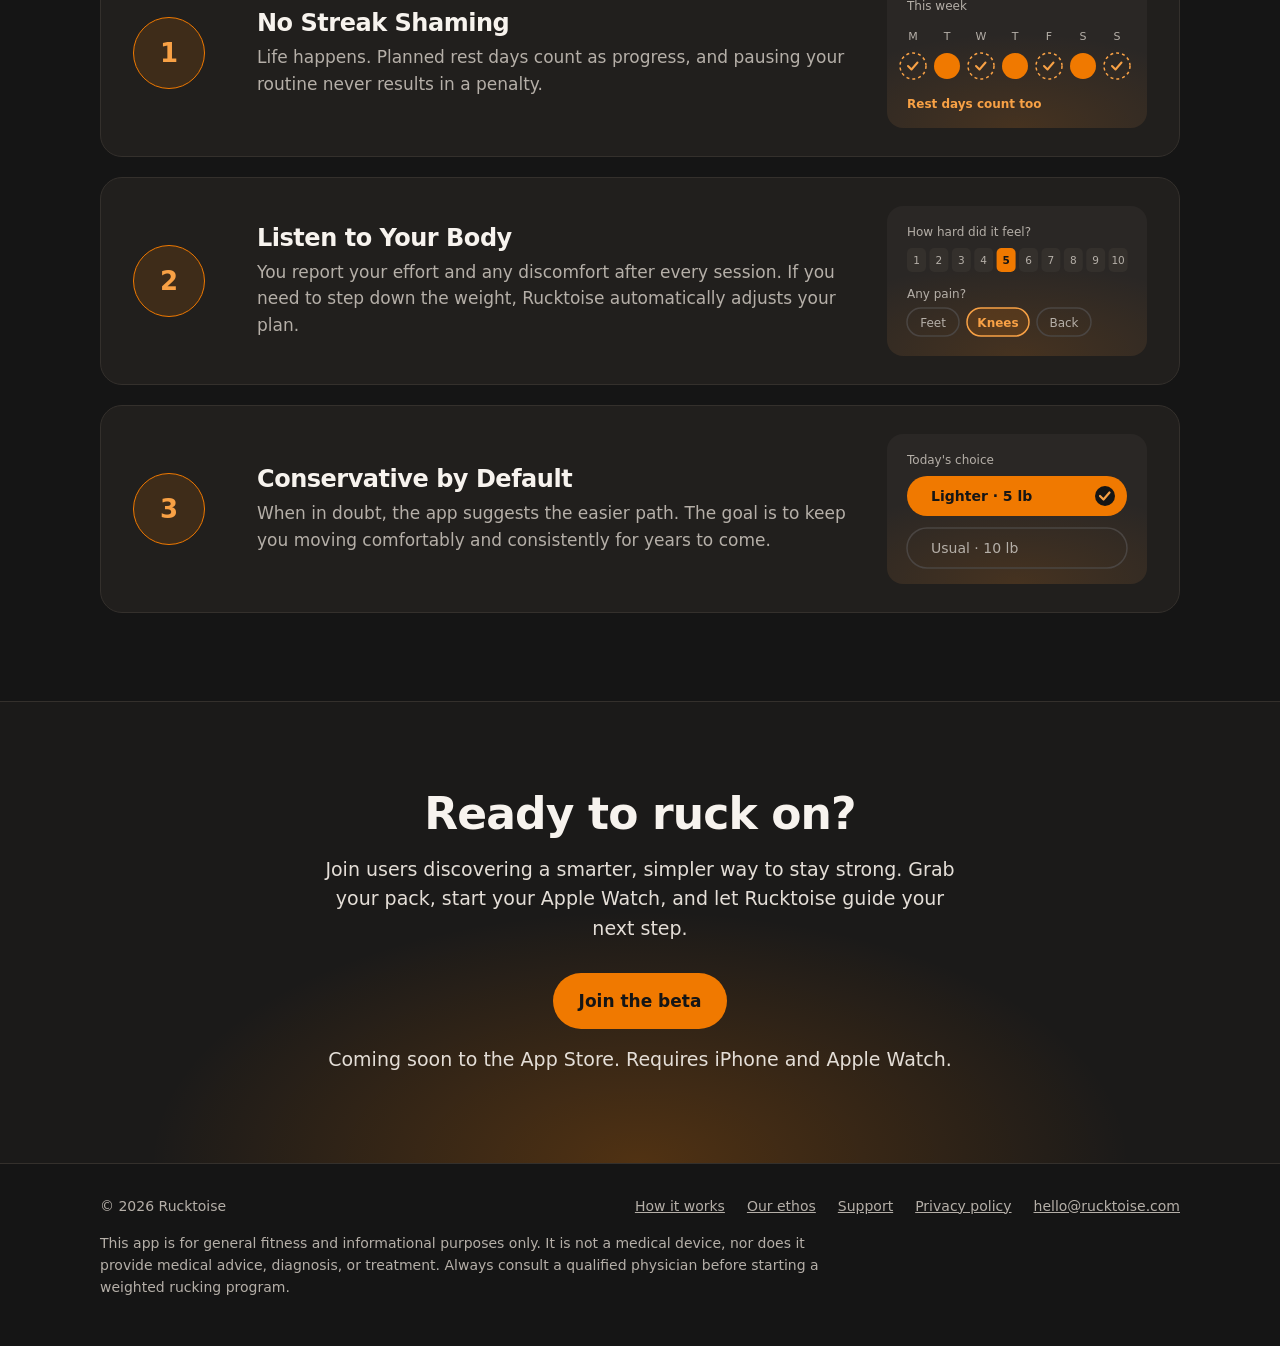
==== commit cb48dd9e: "Lead with what rucking is, add Why ruck, and a section bar on phones Co-Authored-By: Claude Opus 5.5" ====
--- a/index.html
+++ b/index.html
@@ -256,6 +256,22 @@
   .watch,.beat{animation:none}
   .mobile-cta{transition:none}
 }
+/* The section bar: on phones, every section one tap away (it scrolls sideways). */
+.top .jump{display:none}
+@media (max-width:720px){
+  .top .jump{display:flex;gap:8px;overflow-x:auto;scrollbar-width:none;padding:0 16px 12px;-webkit-overflow-scrolling:touch}
+  .top .jump::-webkit-scrollbar{display:none}
+  .top nav.jump a{display:block;flex:none;color:var(--sub);text-decoration:none;font-size:15px;line-height:1;padding:12px 14px;border:1px solid var(--line);border-radius:999px;white-space:nowrap}
+  .top nav.jump a.on{color:#151515;background:var(--gold);border-color:var(--gold);font-weight:600}
+  .section,#why,#coach{scroll-margin-top:124px}
+}
+.top nav a.on{color:var(--ink)}
+@media (max-width:720px){
+  .gear.why{grid-template-columns:1fr 1fr;gap:12px}
+  .why .gear-card{padding:16px;gap:8px}
+  .why .gear-card h3{font-size:17px}
+  .why .gear-card p{font-size:15px}
+}
 </style>
 </head>
 <body>
@@ -264,12 +280,21 @@
   <div class="wrap">
     <a class="brand" href="index.html"><img src="assets/icon.png" alt="">Rucktoise</a>
     <nav aria-label="Main">
-      <a href="#how">How it works</a>
-      <a href="#ethos">Our ethos</a>
-      <a href="support.html">Support</a>
-      <a class="pill" href="mailto:hello@rucktoise.com?subject=Join%20the%20Rucktoise%20beta&amp;body=Hi%2C%20I%27d%20like%20to%20join%20the%20Rucktoise%20beta.%20I%20have%20an%20iPhone%20and%20an%20Apple%20Watch.">Join the beta</a>
-    </nav>
+<a href="#why">Why ruck</a>
+<a href="#how">How it works</a>
+<a href="#gear">What you need</a>
+<a href="#ethos">Our ethos</a>
+<a class="pill" href="mailto:hello@rucktoise.com?subject=Join%20the%20Rucktoise%20beta&amp;body=Hi%2C%20I%27d%20like%20to%20join%20the%20Rucktoise%20beta.%20I%20have%20an%20iPhone%20and%20an%20Apple%20Watch.">Join the beta</a>
+</nav>
   </div>
+<nav class="jump" aria-label="Sections">
+<a href="#why">Why ruck</a>
+<a href="#coach">The coach</a>
+<a href="#how">How it works</a>
+<a href="#gear">What you need</a>
+<a href="#ethos">Ethos</a>
+<a href="#get">Join the beta</a>
+</nav>
 </header>
 
 <main>
@@ -277,11 +302,11 @@
     <div class="wrap">
       <div class="hero-copy">
         <p class="eyebrow">Ruck like a tortoise. Slow, steady and strong.</p>
-        <h1 id="hero-title">You do the walking. <span>Rucktoise does the coaching.</span></h1>
-        <p class="lead">Most fitness apps just log your workouts. Rucktoise is an Apple Watch coach that reads your recovery each morning, suggests what to carry today, and builds you up step by step, without wearing you down.</p>
+        <h1 id="hero-title">It was just a walk. <span>And my workout is done.</span></h1>
+        <p class="lead">Rucking is walking with a little weight, in a backpack or a weighted vest. No gym, no running, no class. Rucktoise reads your recovery each morning and builds you up slowly, one step at a time.</p>
         <div class="cta-row" id="hero-cta">
           <a class="btn btn-primary" href="mailto:hello@rucktoise.com?subject=Join%20the%20Rucktoise%20beta&amp;body=Hi%2C%20I%27d%20like%20to%20join%20the%20Rucktoise%20beta.%20I%20have%20an%20iPhone%20and%20an%20Apple%20Watch.">Join the beta</a>
-          <a class="btn btn-ghost" href="#how">See how it works</a>
+          <a class="btn btn-ghost" href="#why">Why ruck?</a>
         </div>
         <p class="note">Coming soon to the App Store. Requires iPhone and Apple Watch.</p>
       </div>
@@ -292,10 +317,42 @@
     </div>
   </section>
 
-  <section class="section alt versus" aria-labelledby="versus-title">
+  <section class="section" id="why" aria-labelledby="why-title">
+<div class="wrap">
+<div class="section-head" data-reveal>
+<h2 id="why-title">A workout hiding in your walk.</h2>
+<p>Rucking is simple to start. Rucktoise makes it count, by telling you how much to carry, and when to add more.</p>
+</div>
+<div class="gear why">
+<article class="gear-card" data-reveal>
+<span class="gear-icon" aria-hidden="true"><svg viewBox="0 0 24 24"><circle cx="12" cy="12" r="9"/><path d="M12 7v5l3 2"/></svg></span>
+<h3>Fits into your day</h3>
+<p>A walk you'd take anyway: with the dog, on a call, or to the shops.</p>
+</article>
+<article class="gear-card" data-reveal style="transition-delay:.1s">
+<span class="gear-icon" aria-hidden="true"><svg viewBox="0 0 24 24"><circle cx="13" cy="4" r="2"/><path d="M10 22l2-7 3 3v4"/><path d="M8 12l2-4 4 1 2 3"/></svg></span>
+<h3>No running required</h3>
+<p>Steady walking at your own pace. No sprints, no intervals.</p>
+</article>
+<article class="gear-card" data-reveal style="transition-delay:.2s">
+<span class="gear-icon" aria-hidden="true"><svg viewBox="0 0 24 24"><path d="M12 3l7 4v10l-7 4-7-4V7Z"/><path d="M12 12l7-5"/><path d="M12 12v9"/><path d="M12 12L5 7"/></svg></span>
+<h3>Strength and stamina, together</h3>
+<p>Carry a little weight and keep moving: one session for both.</p>
+</article>
+<article class="gear-card" data-reveal style="transition-delay:.3s">
+<span class="gear-icon" aria-hidden="true"><svg viewBox="0 0 24 24"><path d="M3 20l6-10 4 6 3-4 5 8Z"/><circle cx="17" cy="6" r="2"/></svg></span>
+<h3>Outside, not in a gym</h3>
+<p>Your street or a trail, with fresh air and nothing to book.</p>
+</article>
+</div>
+</div>
+</section>
+
+<section class="section alt versus" id="coach" aria-labelledby="versus-title">
     <div class="wrap">
       <div data-reveal>
-        <h2 id="versus-title">A tracker watches you. A coach guides you.</h2>
+        <p class="eyebrow">You do the walking. Rucktoise does the coaching.</p>
+<h2 id="versus-title">A tracker watches you. A coach guides you.</h2>
         <p>Adding weight or distance too quickly can lead to burnout, sore joints, and fatigue. Rucktoise takes out the guesswork. While you sleep, your Apple Watch records your recovery data. When you wake, Rucktoise compares those metrics against your personal baseline and suggests a plan for the day: how much to carry, how long to walk, or whether to rest. It adapts to your life, so you can build steadily.</p>
       </div>
       <div class="compare" data-reveal style="transition-delay:.12s">
@@ -413,31 +470,7 @@
     </div>
   </section>
 
-  <section class="section outside" aria-labelledby="outside-title">
-    <div class="wrap">
-      <div data-reveal>
-        <h2 id="outside-title">Take it outside.</h2>
-        <p>No gym membership, no commute, no leaderboard to chase. Just you, your pack and the path ahead. Rucking gets you walking outdoors, where fresh air and time in nature can help you clear your head while you build your fitness.</p>
-      </div>
-      <figure class="scene" data-reveal style="transition-delay:.12s">
-        <svg viewBox="0 0 560 340" role="img" aria-label="A trail winding over hills toward a rising sun">
-          <defs>
-            <linearGradient id="sky" x1="0" y1="0" x2="0" y2="1"><stop offset="0" stop-color="#161311"/><stop offset=".62" stop-color="#3A1F0C"/><stop offset="1" stop-color="#7A3A0A"/></linearGradient>
-            <radialGradient id="glow" cx=".5" cy=".5" r=".5"><stop offset="0" stop-color="#F8A145" stop-opacity=".55"/><stop offset="1" stop-color="#F8A145" stop-opacity="0"/></radialGradient>
-            <linearGradient id="trailG" x1="0" y1="1" x2="0" y2="0"><stop offset="0" stop-color="#F8A145"/><stop offset="1" stop-color="#F8A145" stop-opacity=".25"/></linearGradient>
-          </defs>
-          <rect width="560" height="340" fill="url(#sky)"/>
-          <g class="sun"><circle cx="372" cy="196" r="120" fill="url(#glow)"/><circle cx="372" cy="196" r="42" fill="#F8A145"/></g>
-          <path d="M0 214 C70 190 130 196 190 206 S300 182 360 196 S470 214 560 190 V340 H0 Z" fill="#4A2810"/>
-          <path d="M0 246 C90 222 170 236 250 228 S400 214 470 230 S540 238 560 232 V340 H0 Z" fill="#2E1F15"/>
-          <g fill="#1F1712"><path d="M92 236l9-24 9 24z"/><path d="M106 238l7-19 7 19z"/><path d="M430 226l10-26 10 26z"/><path d="M447 228l7-18 7 18z"/></g>
-          <path d="M0 286 C120 262 220 278 300 270 S470 258 560 268 V340 H0 Z" fill="#1A1512"/>
-          <path class="trail" pathLength="1" d="M226 340 C250 312 300 300 318 284 S300 258 330 246 S360 226 368 214" fill="none" stroke="url(#trailG)" stroke-width="4" stroke-linecap="round" stroke-dasharray="1"/>
-          <g fill="#F8A145" opacity=".9"><circle cx="70" cy="70" r="1.4"/><circle cx="150" cy="40" r="1"/><circle cx="480" cy="56" r="1.2"/><circle cx="250" cy="88" r="1"/><circle cx="520" cy="110" r="1"/></g>
-        </svg>
-      </figure>
-    </div>
-  </section>
+  
 
   <section class="section alt" id="gear" aria-labelledby="gear-title">
     <div class="wrap">
@@ -586,5 +619,25 @@
   }
 })();
 </script>
+<script>
+(function(){
+  var links=[].slice.call(document.querySelectorAll('.jump a,.top nav a[href^="#"]'));
+  var ids=links.map(function(a){return a.getAttribute('href').slice(1)}).filter(function(v,i,l){return l.indexOf(v)===i});
+  var sections=ids.map(function(id){return document.getElementById(id)}).filter(Boolean);
+  if(!('IntersectionObserver' in window)||!sections.length)return;
+  var bar=document.querySelector('.jump');
+  var io=new IntersectionObserver(function(entries){
+    entries.forEach(function(e){
+      if(!e.isIntersecting)return;
+      links.forEach(function(a){
+        var on=a.getAttribute('href')==='#'+e.target.id;
+        a.classList.toggle('on',on);
+        if(on&&bar&&bar.contains(a)&&bar.scrollWidth>bar.clientWidth){bar.scrollTo({left:a.offsetLeft-16,behavior:'smooth'})}
+      });
+    });
+  },{rootMargin:'-45% 0px -50% 0px'});
+  sections.forEach(function(s){io.observe(s)});
+})();
+</script>
 </body>
 </html>
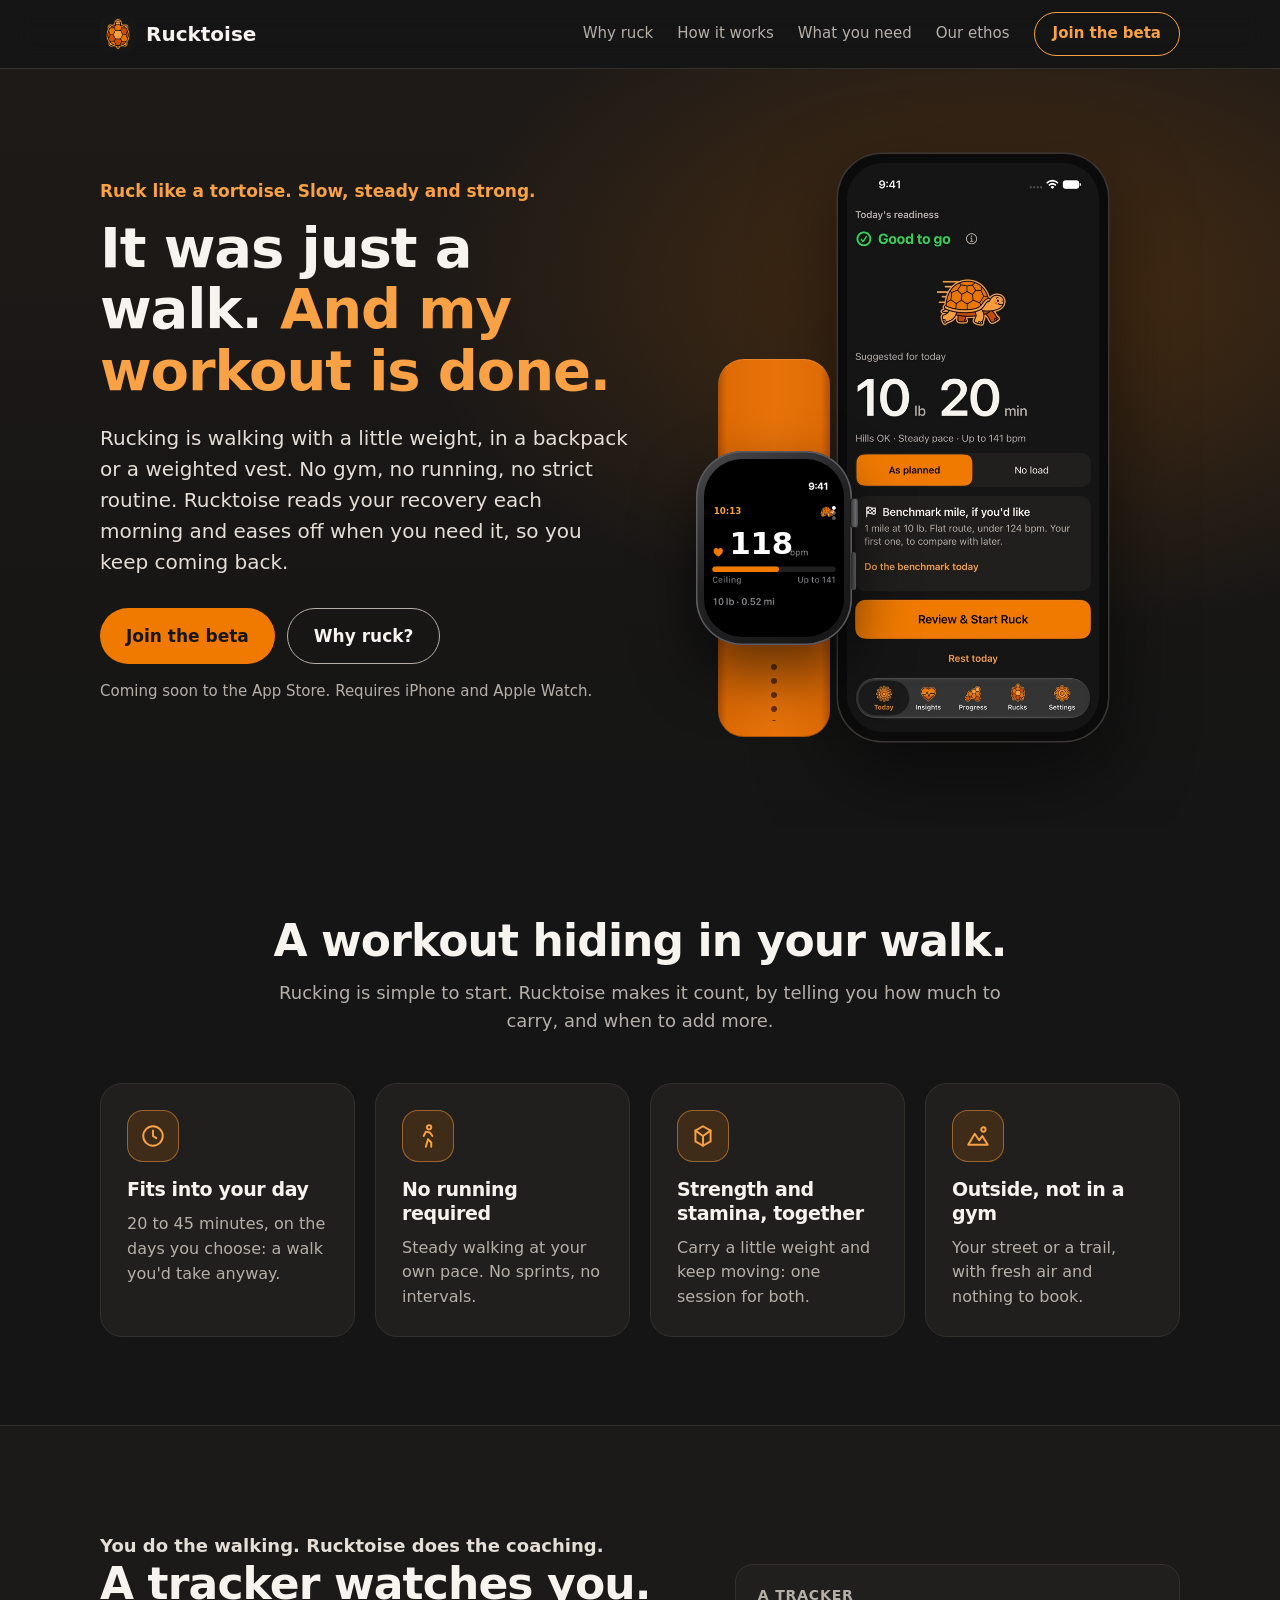
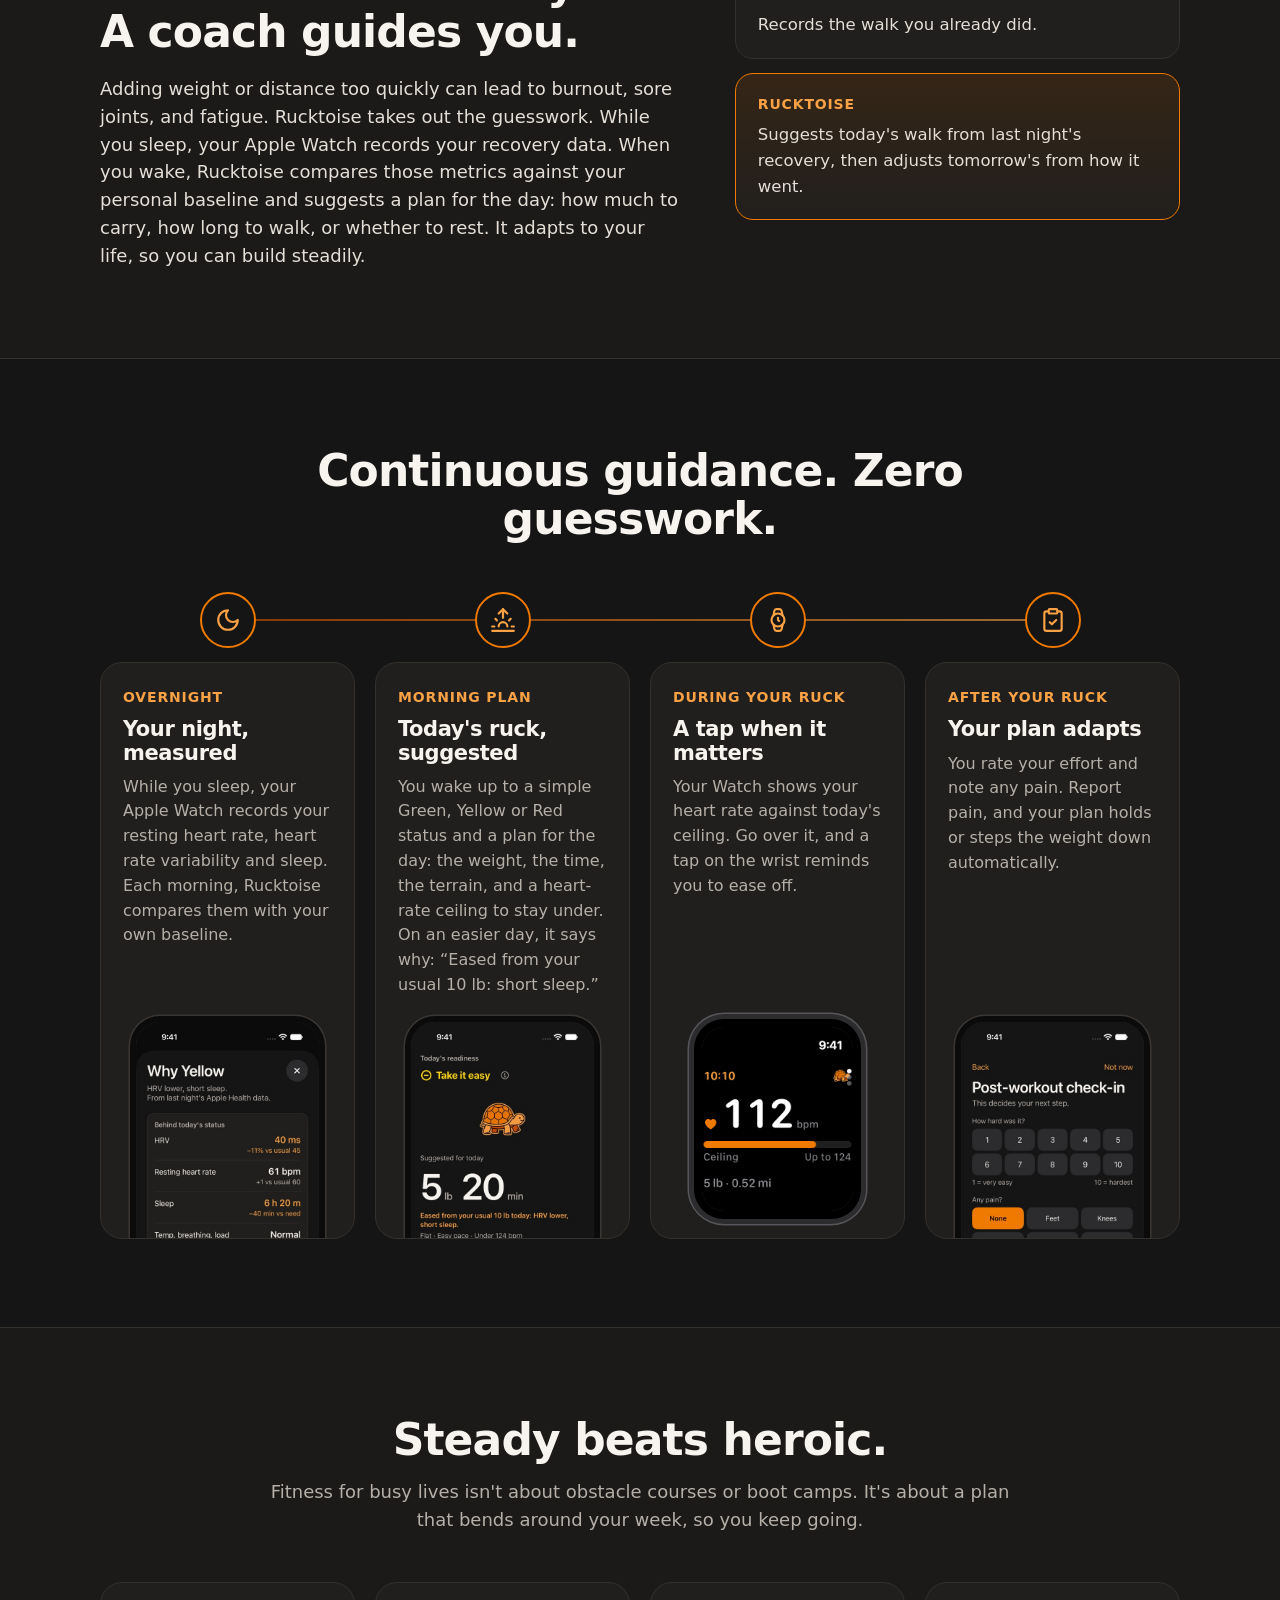
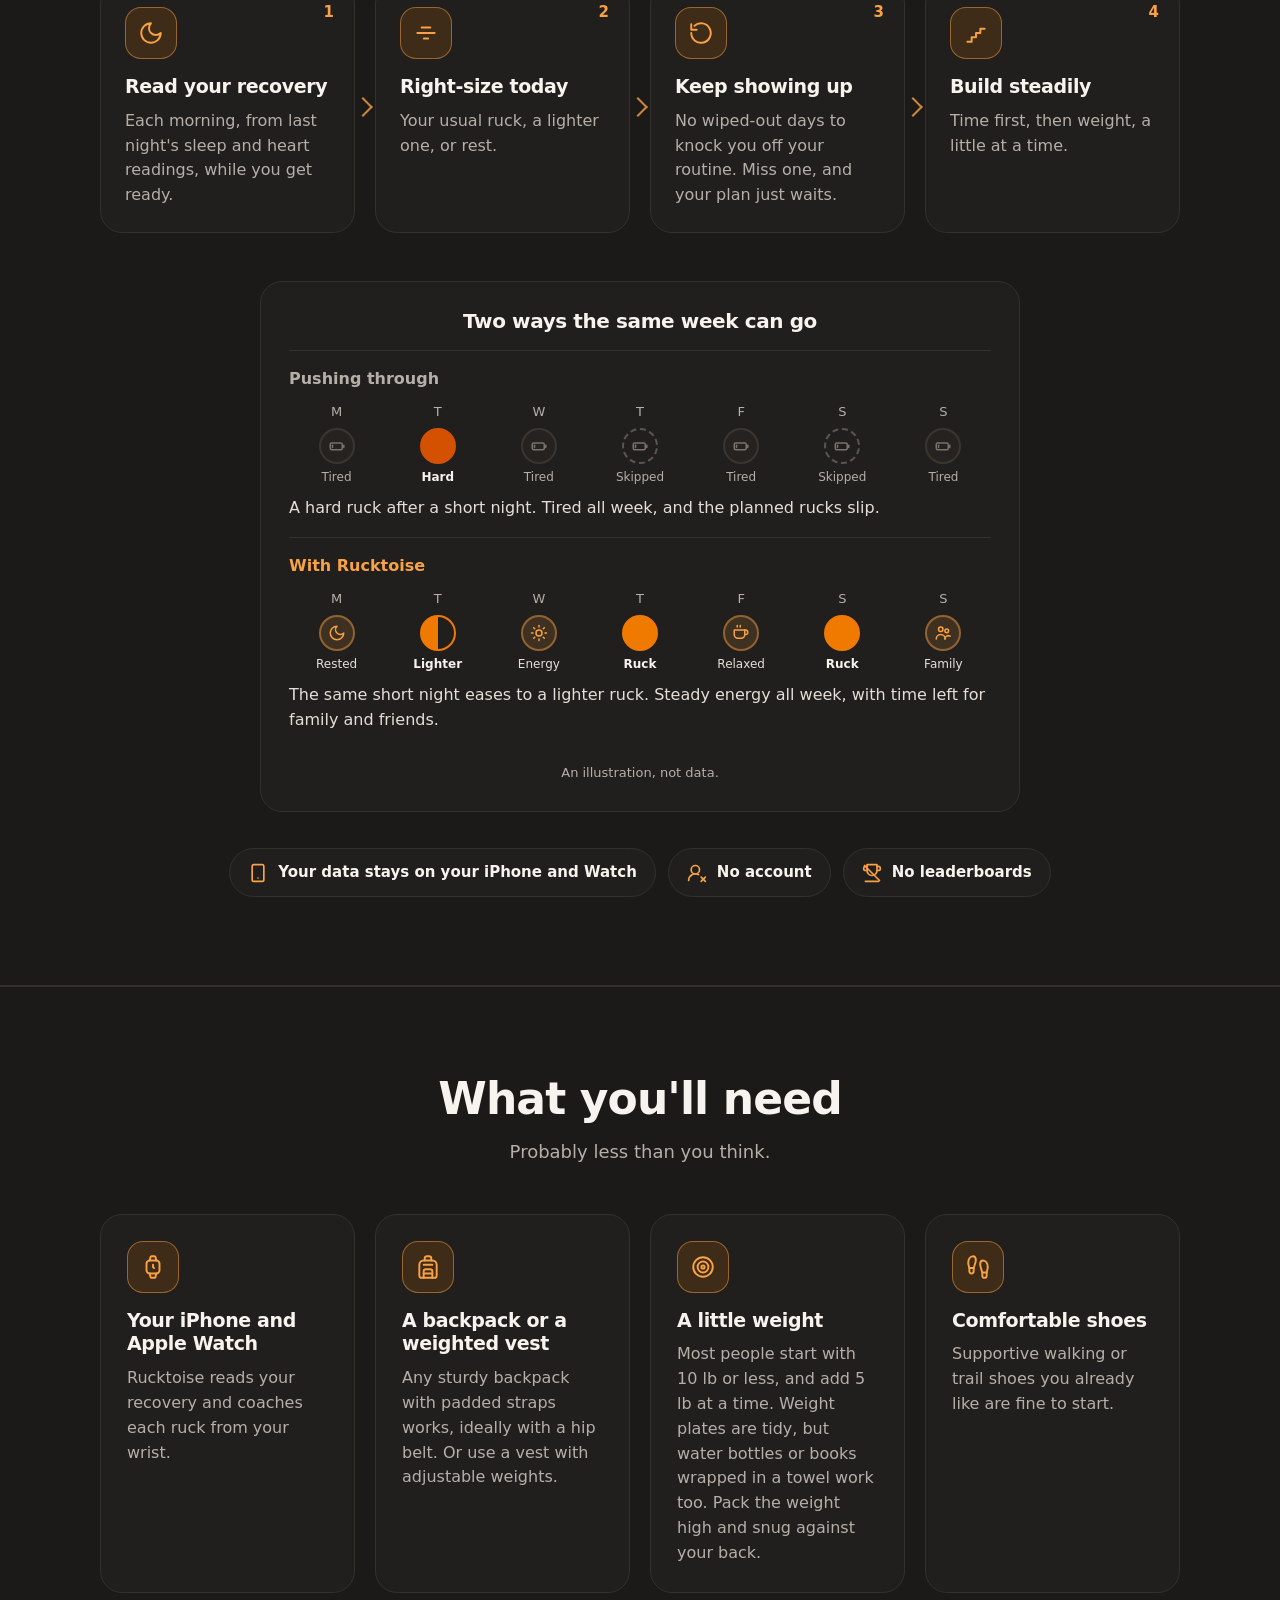
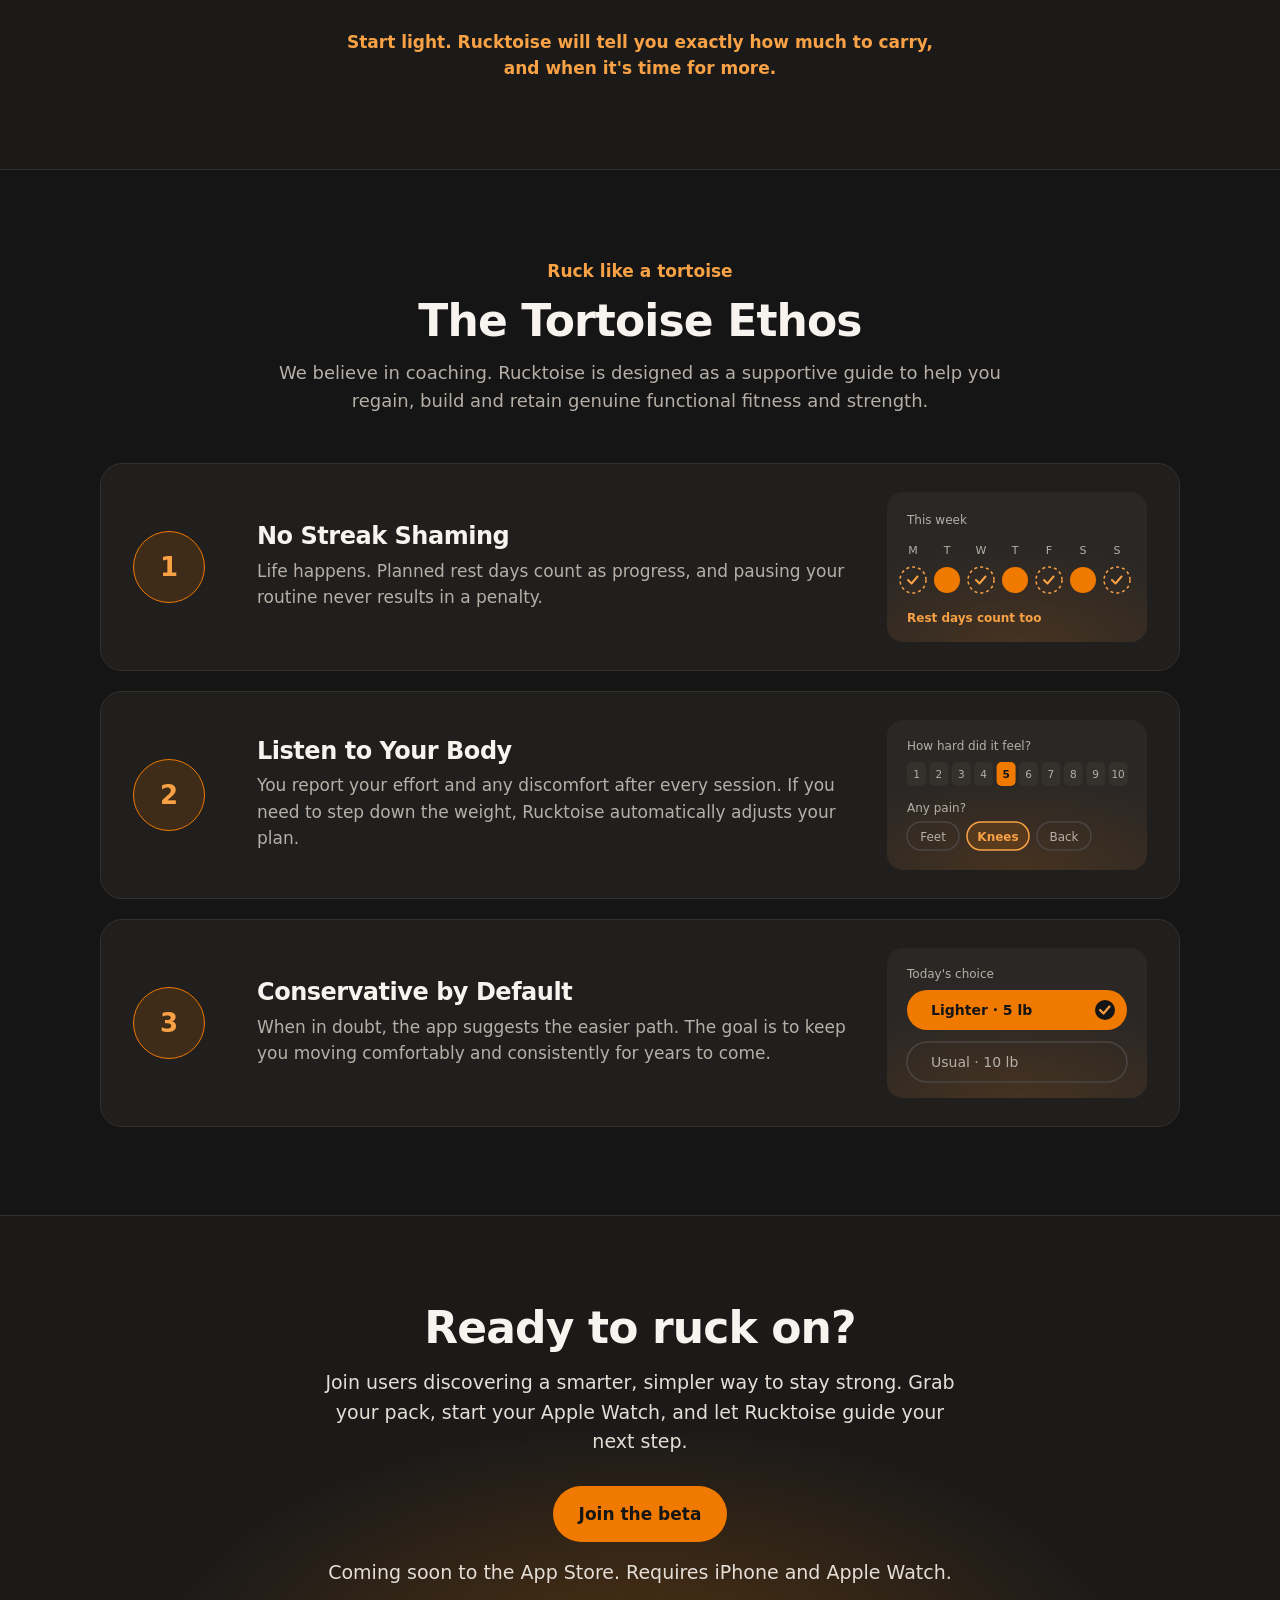
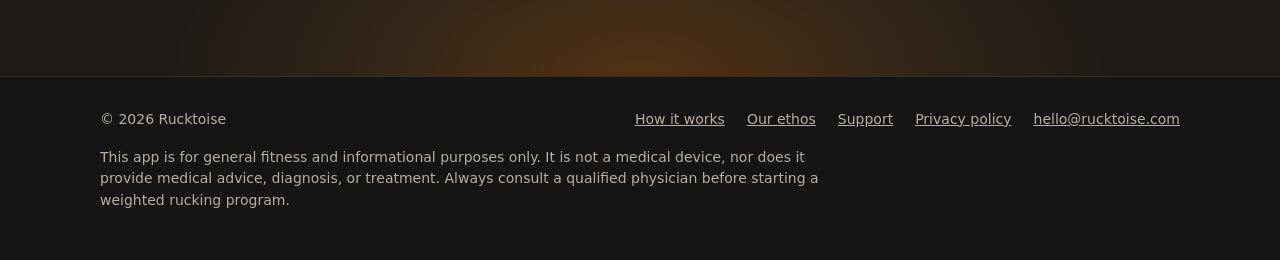
==== commit 4dbccc9b: "Steady beats heroic, the two-week picture, and the busy-lives story Co-Authored-By: Claude Opus 5.5 " ====
--- a/index.html
+++ b/index.html
@@ -256,6 +256,42 @@
   .watch,.beat{animation:none}
   .mobile-cta{transition:none}
 }
+/* The chain: readiness, right-sizing, consistency, steady build-up. */
+.chain{list-style:none;margin:0;padding:0;display:grid;grid-template-columns:repeat(4,1fr);gap:20px;counter-reset:none}
+.link-step{position:relative;background:var(--card);border:1px solid var(--line);border-radius:var(--radius);padding:24px;display:flex;flex-direction:column;gap:10px}
+.link-step h3{font-size:19px;line-height:1.25}
+.link-step p{color:var(--sub);font-size:16px;margin:0}
+.link-num{position:absolute;top:18px;right:20px;color:var(--gold);font-weight:700;font-size:15px}
+.link-step:not(:last-child)::after{content:"";position:absolute;right:-16px;top:50%;width:12px;height:12px;border-top:2px solid var(--gold);border-right:2px solid var(--gold);transform:translateY(-50%) rotate(45deg);opacity:.8}
+@media (max-width:1000px){.chain{grid-template-columns:1fr 1fr}.link-step:nth-child(2)::after{display:none}}
+@media (max-width:720px){
+  .chain{grid-template-columns:1fr;gap:22px}
+  .link-step{padding:18px 18px 18px 18px}
+  .link-step:not(:last-child)::after{display:block;right:auto;left:50%;top:auto;bottom:-17px;transform:translateX(-50%) rotate(135deg)}
+}
+/* Two ways the same week can go: an illustration. */
+.weeks{margin:48px auto 0;max-width:760px;background:var(--card);border:1px solid var(--line);border-radius:var(--radius);padding:28px}
+.weeks h3{font-size:20px;margin-bottom:18px;text-align:center}
+.week{padding:16px 0;border-top:1px solid var(--line)}
+.week-name{margin:0 0 10px;font-weight:700;color:var(--sub)}
+.week.good .week-name{color:var(--gold)}
+.days{list-style:none;margin:0;padding:0;display:grid;grid-template-columns:repeat(7,1fr);gap:6px;text-align:center}
+.day{display:flex;flex-direction:column;align-items:center;gap:6px}
+.dl{font-size:13px;color:var(--sub)}
+.dot{width:36px;height:36px;border-radius:50%;border:2px solid #4A4542;background:transparent;display:grid;place-items:center}
+.dot svg{width:18px;height:18px;fill:none;stroke:currentColor;stroke-width:2;stroke-linecap:round;stroke-linejoin:round}
+.dk{font-size:12px;color:var(--sub);line-height:1.2}
+.day.ruck .dot{background:var(--orange);border-color:var(--orange)}
+.day.light .dot{background:linear-gradient(90deg,var(--orange) 50%,transparent 50%);border-color:var(--orange)}
+.day.hard .dot{background:var(--deep);border-color:var(--deep)}
+.day.hard .dk,.day.ruck .dk,.day.light .dk{color:var(--ink);font-weight:600}
+.day.tired .dot{background:#26221F;border-color:#3A3531;color:#7A726B}
+.day.missed .dot{border-style:dashed;border-color:#5A544F;color:#7A726B}
+.day.calm .dot{background:rgba(248,161,69,.14);border-color:rgba(248,161,69,.45);color:var(--gold)}
+.day.calm .dk{color:#E4DED7}
+.week-note{margin:12px 0 0;color:#E4DED7;font-size:16px}
+.weeks-foot{margin:14px 0 0;color:var(--sub);font-size:13px;text-align:center}
+@media (max-width:720px){.weeks{padding:20px 12px}.days{gap:2px}.dot{width:32px;height:32px}.dot svg{width:16px;height:16px}.dk{font-size:11px}}
 /* The section bar: on phones, every section one tap away (it scrolls sideways). */
 .top .jump{display:none}
 @media (max-width:720px){
@@ -291,6 +327,7 @@
 <a href="#why">Why ruck</a>
 <a href="#coach">The coach</a>
 <a href="#how">How it works</a>
+<a href="#steady">Steady wins</a>
 <a href="#gear">What you need</a>
 <a href="#ethos">Ethos</a>
 <a href="#get">Join the beta</a>
@@ -303,7 +340,7 @@
       <div class="hero-copy">
         <p class="eyebrow">Ruck like a tortoise. Slow, steady and strong.</p>
         <h1 id="hero-title">It was just a walk. <span>And my workout is done.</span></h1>
-        <p class="lead">Rucking is walking with a little weight, in a backpack or a weighted vest. No gym, no running, no class. Rucktoise reads your recovery each morning and builds you up slowly, one step at a time.</p>
+        <p class="lead">Rucking is walking with a little weight, in a backpack or a weighted vest. No gym, no running, no strict routine. Rucktoise reads your recovery each morning and eases off when you need it, so you keep coming back.</p>
         <div class="cta-row" id="hero-cta">
           <a class="btn btn-primary" href="mailto:hello@rucktoise.com?subject=Join%20the%20Rucktoise%20beta&amp;body=Hi%2C%20I%27d%20like%20to%20join%20the%20Rucktoise%20beta.%20I%20have%20an%20iPhone%20and%20an%20Apple%20Watch.">Join the beta</a>
           <a class="btn btn-ghost" href="#why">Why ruck?</a>
@@ -327,7 +364,7 @@
 <article class="gear-card" data-reveal>
 <span class="gear-icon" aria-hidden="true"><svg viewBox="0 0 24 24"><circle cx="12" cy="12" r="9"/><path d="M12 7v5l3 2"/></svg></span>
 <h3>Fits into your day</h3>
-<p>A walk you'd take anyway: with the dog, on a call, or to the shops.</p>
+<p>20 to 45 minutes, on the days you choose: a walk you'd take anyway.</p>
 </article>
 <article class="gear-card" data-reveal style="transition-delay:.1s">
 <span class="gear-icon" aria-hidden="true"><svg viewBox="0 0 24 24"><circle cx="13" cy="4" r="2"/><path d="M10 22l2-7 3 3v4"/><path d="M8 12l2-4 4 1 2 3"/></svg></span>
@@ -382,7 +419,7 @@
           <div class="step-card">
             <span class="when">Morning plan</span>
             <h3>Today's ruck, suggested</h3>
-            <p>You wake up to a simple Green, Yellow or Red status and a plan for the day: the weight, the time, the terrain, and a heart-rate ceiling to stay under.</p>
+            <p>You wake up to a simple Green, Yellow or Red status and a plan for the day: the weight, the time, the terrain, and a heart-rate ceiling to stay under. On an easier day, it says why: <q>Eased from your usual 10 lb: short sleep.</q></p>
             <div class="step-shot"><img src="assets/screen-yellow.jpg" width="506" height="1100" alt="A Yellow day in Rucktoise: 5 pounds for 20 minutes, eased from the usual 10 pounds" loading="lazy"></div>
           </div>
         </li>
@@ -408,61 +445,49 @@
     </div>
   </section>
 
-  <section class="section alt" aria-labelledby="pillars-title">
+  <section class="section alt" id="steady" aria-labelledby="pillars-title">
     <div class="wrap">
-      <div class="section-head" data-reveal>
-        <h2 id="pillars-title">Regain. Build. Retain.</h2>
-        <p>Fitness for busy lives isn't about obstacle courses or boot camps. It's about a steady foundation for everyday life.</p>
-      </div>
-      <div class="pillars">
-        <article class="pillar" data-reveal style="transition-delay:0.0s">
-          <svg class="art" viewBox="0 0 320 150" role="img" aria-label="A gentle staircase: time builds first, then weight in small steps">
-            <defs><linearGradient id="gStep" x1="0" y1="1" x2="0" y2="0"><stop offset="0" stop-color="#D35100"/><stop offset="1" stop-color="#F8A145"/></linearGradient></defs>
-            <g fill="#3A3633">
-              <rect x="28" y="104" width="34" height="18" rx="5"/><rect x="70" y="104" width="34" height="18" rx="5"/>
-            </g>
-            <rect x="28" y="104" width="76" height="18" rx="5" fill="none" stroke="#F8A145" stroke-width="1.5" stroke-dasharray="4 4"/>
-            <rect class="grow" style="transition-delay:.15s" x="112" y="92" width="34" height="30" rx="5" fill="url(#gStep)" opacity=".55"/>
-            <rect class="grow" style="transition-delay:.3s" x="154" y="80" width="34" height="42" rx="5" fill="url(#gStep)" opacity=".7"/>
-            <rect class="grow" style="transition-delay:.45s" x="196" y="66" width="34" height="56" rx="5" fill="url(#gStep)" opacity=".85"/>
-            <rect class="grow" style="transition-delay:.6s" x="238" y="50" width="34" height="72" rx="5" fill="url(#gStep)"/>
-            <path class="fade" style="transition-delay:.8s" d="M45 94 C110 92 160 70 255 38" fill="none" stroke="#F8A145" stroke-width="2" stroke-linecap="round" stroke-dasharray="2 6"/>
-            <g class="pop" style="transition-delay:1.1s"><circle cx="255" cy="38" r="6" fill="#F8A145"/><circle cx="255" cy="38" r="12" fill="none" stroke="#F8A145" stroke-opacity=".35" stroke-width="2"/></g>
-            <text x="66" y="138" text-anchor="middle" fill="#B5AFA8" font-size="12">Time first</text>
-            <text x="192" y="138" text-anchor="middle" fill="#B5AFA8" font-size="12">then weight, step by step</text>
-          </svg>
-          <div><h3>Regain your resilience</h3><p>Ease back into carrying weight. Time builds first, then weight, in small steps, as a lower-impact alternative to running.</p></div>
-        </article>
-        <article class="pillar" data-reveal style="transition-delay:0.1s">
-          <svg class="art" viewBox="0 0 320 150" role="img" aria-label="Two steady weeks, then 5 more pounds is offered, only if you say yes">
-            <g font-size="12" fill="#B5AFA8"><text x="24" y="56">Week 1</text><text x="24" y="96">Week 2</text></g>
-            <g class="pop" style="transition-delay:0.15s"><circle cx="92" cy="52" r="10" fill="#F07900"/><path d="M87 52l3.5 3.5 6-7" fill="none" stroke="#151515" stroke-width="2.2" stroke-linecap="round" stroke-linejoin="round"/></g><g class="pop" style="transition-delay:0.27s"><circle cx="118" cy="52" r="10" fill="#F07900"/><path d="M113 52l3.5 3.5 6-7" fill="none" stroke="#151515" stroke-width="2.2" stroke-linecap="round" stroke-linejoin="round"/></g><g class="pop" style="transition-delay:0.39s"><circle cx="144" cy="52" r="10" fill="#F07900"/><path d="M139 52l3.5 3.5 6-7" fill="none" stroke="#151515" stroke-width="2.2" stroke-linecap="round" stroke-linejoin="round"/></g><g class="pop" style="transition-delay:0.51s"><circle cx="92" cy="92" r="10" fill="#F07900"/><path d="M87 92l3.5 3.5 6-7" fill="none" stroke="#151515" stroke-width="2.2" stroke-linecap="round" stroke-linejoin="round"/></g><g class="pop" style="transition-delay:0.63s"><circle cx="118" cy="92" r="10" fill="#F07900"/><path d="M113 92l3.5 3.5 6-7" fill="none" stroke="#151515" stroke-width="2.2" stroke-linecap="round" stroke-linejoin="round"/></g><g class="pop" style="transition-delay:0.75s"><circle cx="144" cy="92" r="10" fill="#F07900"/><path d="M139 92l3.5 3.5 6-7" fill="none" stroke="#151515" stroke-width="2.2" stroke-linecap="round" stroke-linejoin="round"/></g>
-            <g class="fade" style="transition-delay:.95s"><path d="M166 72h30" stroke="#F8A145" stroke-width="2" stroke-linecap="round" stroke-dasharray="2 6"/>
-            <path d="M196 66l7 6-7 6" fill="none" stroke="#F8A145" stroke-width="2" stroke-linecap="round" stroke-linejoin="round"/>
-            <rect x="212" y="50" width="88" height="44" rx="22" fill="none" stroke="#F8A145" stroke-width="2"/>
-            <text x="256" y="78" text-anchor="middle" fill="#F7F3EE" font-size="17" font-weight="700">+5 lb</text></g>
-            <g class="pop" style="transition-delay:1.35s"><rect x="226" y="104" width="60" height="26" rx="13" fill="#F07900"/>
-            <text x="256" y="121.5" text-anchor="middle" fill="#151515" font-size="12.5" font-weight="700">Yes</text></g>
-          </svg>
-          <div><h3>Build foundational strength</h3><p>Progress at a steady pace. More weight is offered only after two steady weeks, and only when you say yes.</p></div>
-        </article>
-        <article class="pillar" data-reveal style="transition-delay:0.2s">
-          <svg class="art" viewBox="0 0 320 150" role="img" aria-label="A heart-rate line that stays under a dashed ceiling">
-            <defs>
-              <linearGradient id="gLine" x1="0" y1="0" x2="1" y2="0"><stop offset="0" stop-color="#D35100"/><stop offset="1" stop-color="#F8A145"/></linearGradient>
-              <linearGradient id="gFill" x1="0" y1="0" x2="0" y2="1"><stop offset="0" stop-color="#F07900" stop-opacity=".28"/><stop offset="1" stop-color="#F07900" stop-opacity="0"/></linearGradient>
-            </defs>
-            <line x1="24" y1="44" x2="296" y2="44" stroke="#F8A145" stroke-width="1.5" stroke-dasharray="6 5"/>
-            <text x="296" y="34" text-anchor="end" fill="#F8A145" font-size="12" font-weight="600">Ceiling</text>
-            <path class="beat" d="M24 26c0-3 2.4-5 5-5 1.8 0 3 1 3.6 2 .6-1 1.8-2 3.6-2 2.6 0 5 2 5 5 0 5.5-8.6 10-8.6 10S24 31.5 24 26Z" fill="#F07900"/>
-            <path d="M24 112 C46 108 58 86 80 82 S112 74 128 76 L138 76 L146 56 L154 92 L162 70 L172 74 C196 78 214 66 236 68 S272 74 296 66 L296 132 L24 132 Z" fill="url(#gFill)" class="fade" style="transition-delay:1.2s"/>
-            <path d="M24 112 C46 108 58 86 80 82 S112 74 128 76 L138 76 L146 56 L154 92 L162 70 L172 74 C196 78 214 66 236 68 S272 74 296 66" pathLength="1" class="draw" fill="none" stroke="url(#gLine)" stroke-width="3" stroke-linecap="round" stroke-linejoin="round"/>
-            <circle class="pop" style="transition-delay:1.6s" cx="296" cy="66" r="5" fill="#F8A145"/>
-          </svg>
-          <div><h3>Retain your energy</h3><p>A heart-rate ceiling on every ruck, plus easy recovery days such as a light bike ride or an unloaded walk, helps keep you from overdoing it.</p></div>
-        </article>
-      </div>
-      <div class="privacy" aria-label="Private by default" data-reveal>
+<div class="section-head" data-reveal>
+<h2 id="pillars-title">Steady beats heroic.</h2>
+<p>Fitness for busy lives isn't about obstacle courses or boot camps. It's about a plan that bends around your week, so you keep going.</p>
+</div>
+<ol class="chain">
+<li class="link-step" data-reveal style="transition-delay:0.0s">
+<span class="link-num" aria-hidden="true">1</span><span class="gear-icon" aria-hidden="true"><svg viewBox="0 0 24 24"><path d="M12 3a6 6 0 0 0 9 9 9 9 0 1 1-9-9Z"/></svg></span>
+<h3>Read your recovery</h3>
+<p>Each morning, from last night's sleep and heart readings, while you get ready.</p>
+</li>
+<li class="link-step" data-reveal style="transition-delay:0.1s">
+<span class="link-num" aria-hidden="true">2</span><span class="gear-icon" aria-hidden="true"><svg viewBox="0 0 24 24"><path d="M4 12h16"/><path d="M8 7h8"/><path d="M10 17h4"/></svg></span>
+<h3>Right-size today</h3>
+<p>Your usual ruck, a lighter one, or rest.</p>
+</li>
+<li class="link-step" data-reveal style="transition-delay:0.2s">
+<span class="link-num" aria-hidden="true">3</span><span class="gear-icon" aria-hidden="true"><svg viewBox="0 0 24 24"><path d="M3 12a9 9 0 1 0 3-6.7"/><path d="M3 4v5h5"/></svg></span>
+<h3>Keep showing up</h3>
+<p>No wiped-out days to knock you off your routine. Miss one, and your plan just waits.</p>
+</li>
+<li class="link-step" data-reveal style="transition-delay:0.3s">
+<span class="link-num" aria-hidden="true">4</span><span class="gear-icon" aria-hidden="true"><svg viewBox="0 0 24 24"><path d="M4 20h4v-4h4v-4h4V8h4"/></svg></span>
+<h3>Build steadily</h3>
+<p>Time first, then weight, a little at a time.</p>
+</li>
+</ol>
+<div class="weeks" id="weeks" data-reveal>
+<h3>Two ways the same week can go</h3>
+<div class="week">
+<p class="week-name">Pushing through</p>
+<ol class="days" aria-label="Monday: tired; Tuesday: short night, hard ruck; Wednesday: tired; Thursday: too tired, ruck skipped; Friday: tired; Saturday: too tired, ruck skipped; Sunday: tired"><li class="day tired" title="Tired"><span class="dl">M</span><span class="dot" aria-hidden="true"><svg viewBox="0 0 24 24"><rect x="3" y="8" width="16" height="9" rx="2"/><path d="M21 11v3"/><path d="M6 11v3"/></svg></span><span class="dk">Tired</span></li><li class="day hard" title="Short night, hard ruck"><span class="dl">T</span><span class="dot" aria-hidden="true"></span><span class="dk">Hard</span></li><li class="day tired" title="Tired"><span class="dl">W</span><span class="dot" aria-hidden="true"><svg viewBox="0 0 24 24"><rect x="3" y="8" width="16" height="9" rx="2"/><path d="M21 11v3"/><path d="M6 11v3"/></svg></span><span class="dk">Tired</span></li><li class="day missed" title="Too tired, ruck skipped"><span class="dl">T</span><span class="dot" aria-hidden="true"><svg viewBox="0 0 24 24"><rect x="3" y="8" width="16" height="9" rx="2"/><path d="M21 11v3"/><path d="M6 11v3"/></svg></span><span class="dk">Skipped</span></li><li class="day tired" title="Tired"><span class="dl">F</span><span class="dot" aria-hidden="true"><svg viewBox="0 0 24 24"><rect x="3" y="8" width="16" height="9" rx="2"/><path d="M21 11v3"/><path d="M6 11v3"/></svg></span><span class="dk">Tired</span></li><li class="day missed" title="Too tired, ruck skipped"><span class="dl">S</span><span class="dot" aria-hidden="true"><svg viewBox="0 0 24 24"><rect x="3" y="8" width="16" height="9" rx="2"/><path d="M21 11v3"/><path d="M6 11v3"/></svg></span><span class="dk">Skipped</span></li><li class="day tired" title="Tired"><span class="dl">S</span><span class="dot" aria-hidden="true"><svg viewBox="0 0 24 24"><rect x="3" y="8" width="16" height="9" rx="2"/><path d="M21 11v3"/><path d="M6 11v3"/></svg></span><span class="dk">Tired</span></li></ol>
+<p class="week-note">A hard ruck after a short night. Tired all week, and the planned rucks slip.</p>
+</div>
+<div class="week good">
+<p class="week-name">With Rucktoise</p>
+<ol class="days" aria-label="Monday: rested; Tuesday: short night, lighter ruck; Wednesday: good energy; Thursday: ruck; Friday: relaxed; Saturday: ruck; Sunday: time with family and friends"><li class="day calm" title="Rested"><span class="dl">M</span><span class="dot" aria-hidden="true"><svg viewBox="0 0 24 24"><path d="M12 3a6 6 0 0 0 9 9 9 9 0 1 1-9-9Z"/></svg></span><span class="dk">Rested</span></li><li class="day light" title="Short night, lighter ruck"><span class="dl">T</span><span class="dot" aria-hidden="true"></span><span class="dk">Lighter</span></li><li class="day calm" title="Good energy"><span class="dl">W</span><span class="dot" aria-hidden="true"><svg viewBox="0 0 24 24"><circle cx="12" cy="12" r="4"/><path d="M12 2v2M12 20v2M4.9 4.9l1.4 1.4M17.7 17.7l1.4 1.4M2 12h2M20 12h2M4.9 19.1l1.4-1.4M17.7 6.3l1.4-1.4"/></svg></span><span class="dk">Energy</span></li><li class="day ruck" title="Ruck"><span class="dl">T</span><span class="dot" aria-hidden="true"></span><span class="dk">Ruck</span></li><li class="day calm" title="Relaxed"><span class="dl">F</span><span class="dot" aria-hidden="true"><svg viewBox="0 0 24 24"><path d="M17 8h1a3 3 0 0 1 0 6h-1"/><path d="M3 8h14v6a5 5 0 0 1-5 5H8a5 5 0 0 1-5-5Z"/><path d="M7 2v2M11 2v2"/></svg></span><span class="dk">Relaxed</span></li><li class="day ruck" title="Ruck"><span class="dl">S</span><span class="dot" aria-hidden="true"></span><span class="dk">Ruck</span></li><li class="day calm" title="Time with family and friends"><span class="dl">S</span><span class="dot" aria-hidden="true"><svg viewBox="0 0 24 24"><circle cx="9" cy="7" r="3"/><circle cx="17" cy="9" r="2.5"/><path d="M3 20a6 6 0 0 1 12 0"/><path d="M14.5 20a4.5 4.5 0 0 1 7-3.7"/></svg></span><span class="dk">Family</span></li></ol>
+<p class="week-note">The same short night eases to a lighter ruck. Steady energy all week, with time left for family and friends.</p>
+</div>
+<p class="weeks-foot">An illustration, not data.</p>
+</div>
+<div class="privacy" aria-label="Private by default" data-reveal>
         <span><svg class="icon" viewBox="0 0 24 24" aria-hidden="true"><rect x="5" y="2" width="14" height="20" rx="2"/><path d="M12 18h.01"/></svg>Your data stays on your iPhone and Watch</span>
         <span><svg class="icon" viewBox="0 0 24 24" aria-hidden="true"><path d="M2 21a8 8 0 0 1 11.87-7"/><circle cx="10" cy="8" r="5"/><path d="m17 17 5 5"/><path d="m22 17-5 5"/></svg>No account</span>
         <span><svg class="icon" viewBox="0 0 24 24" aria-hidden="true"><path d="M6 9H4.5a2.5 2.5 0 0 1 0-5H6"/><path d="M18 9h1.5a2.5 2.5 0 0 0 0-5H18"/><path d="M4 22h16"/><path d="M18 2H6v7a6 6 0 0 0 12 0V2Z"/><path d="m3 3 18 18"/></svg>No leaderboards</span>
